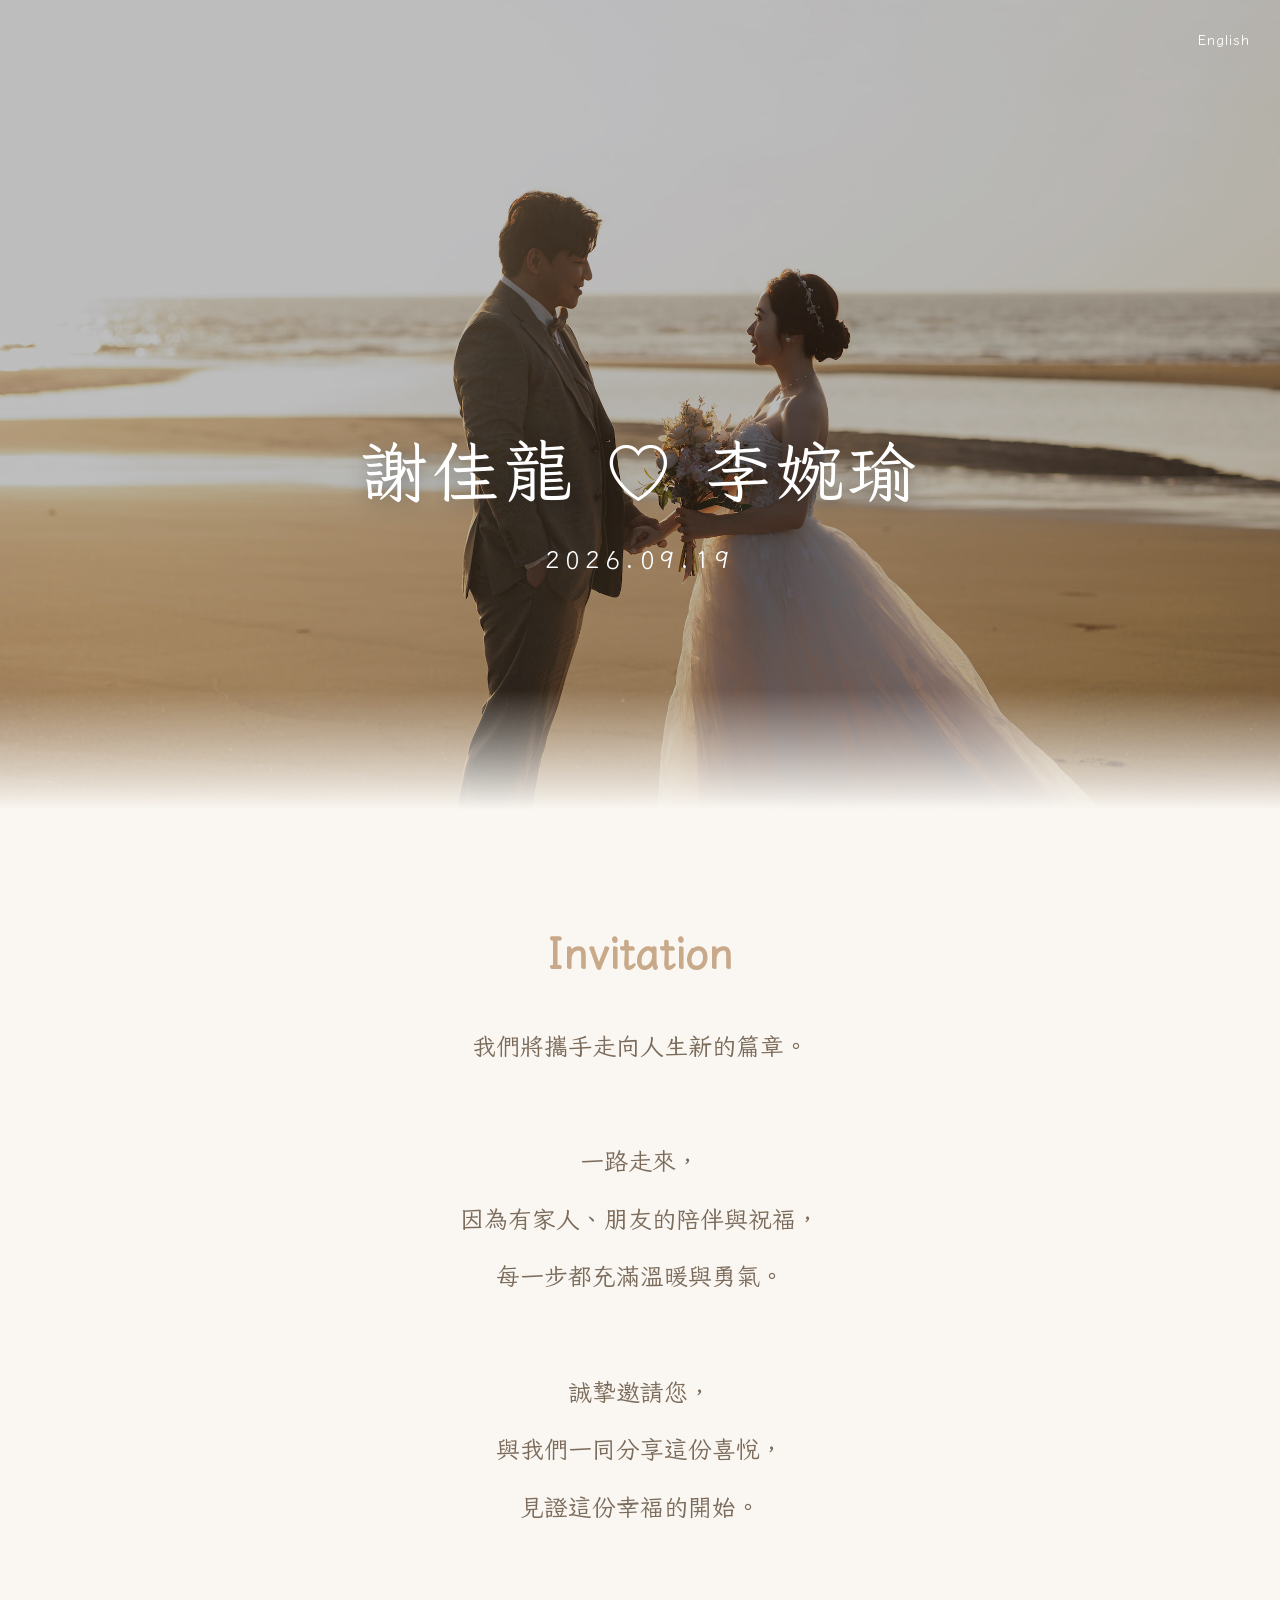
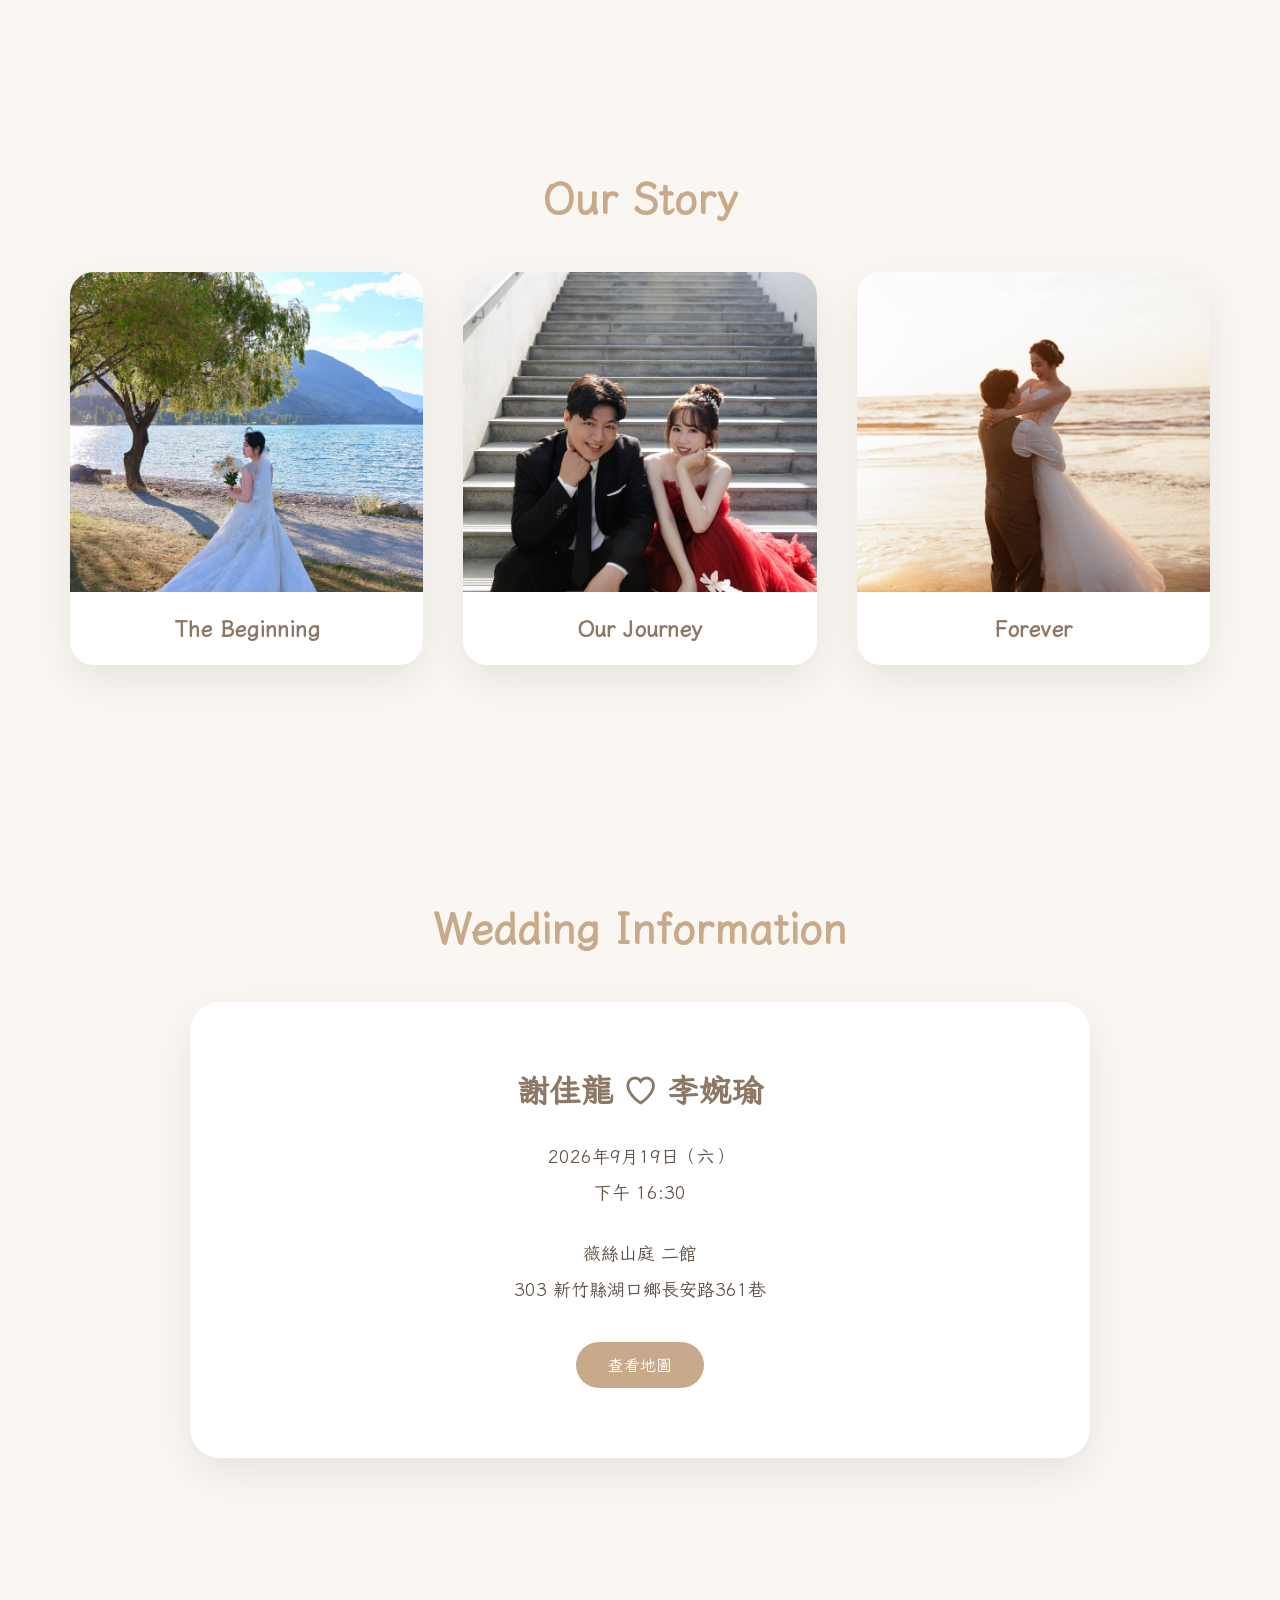
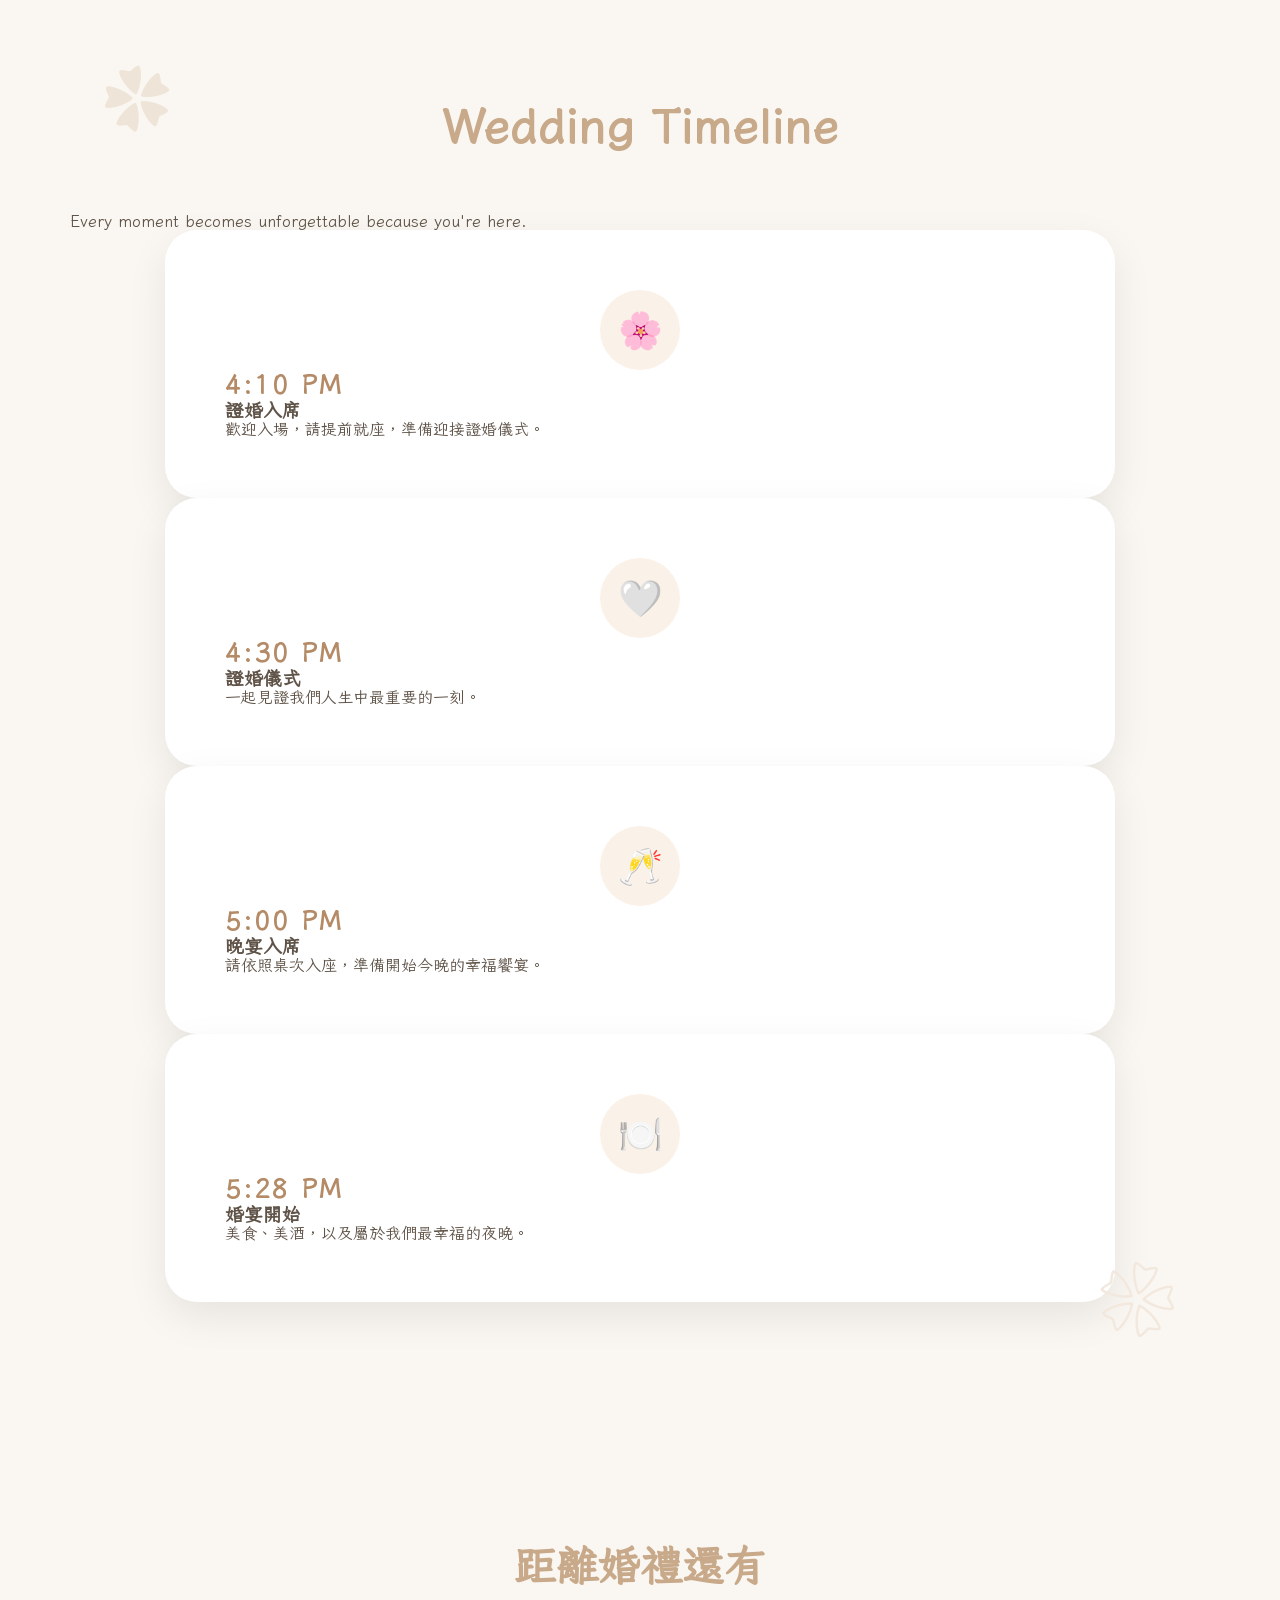
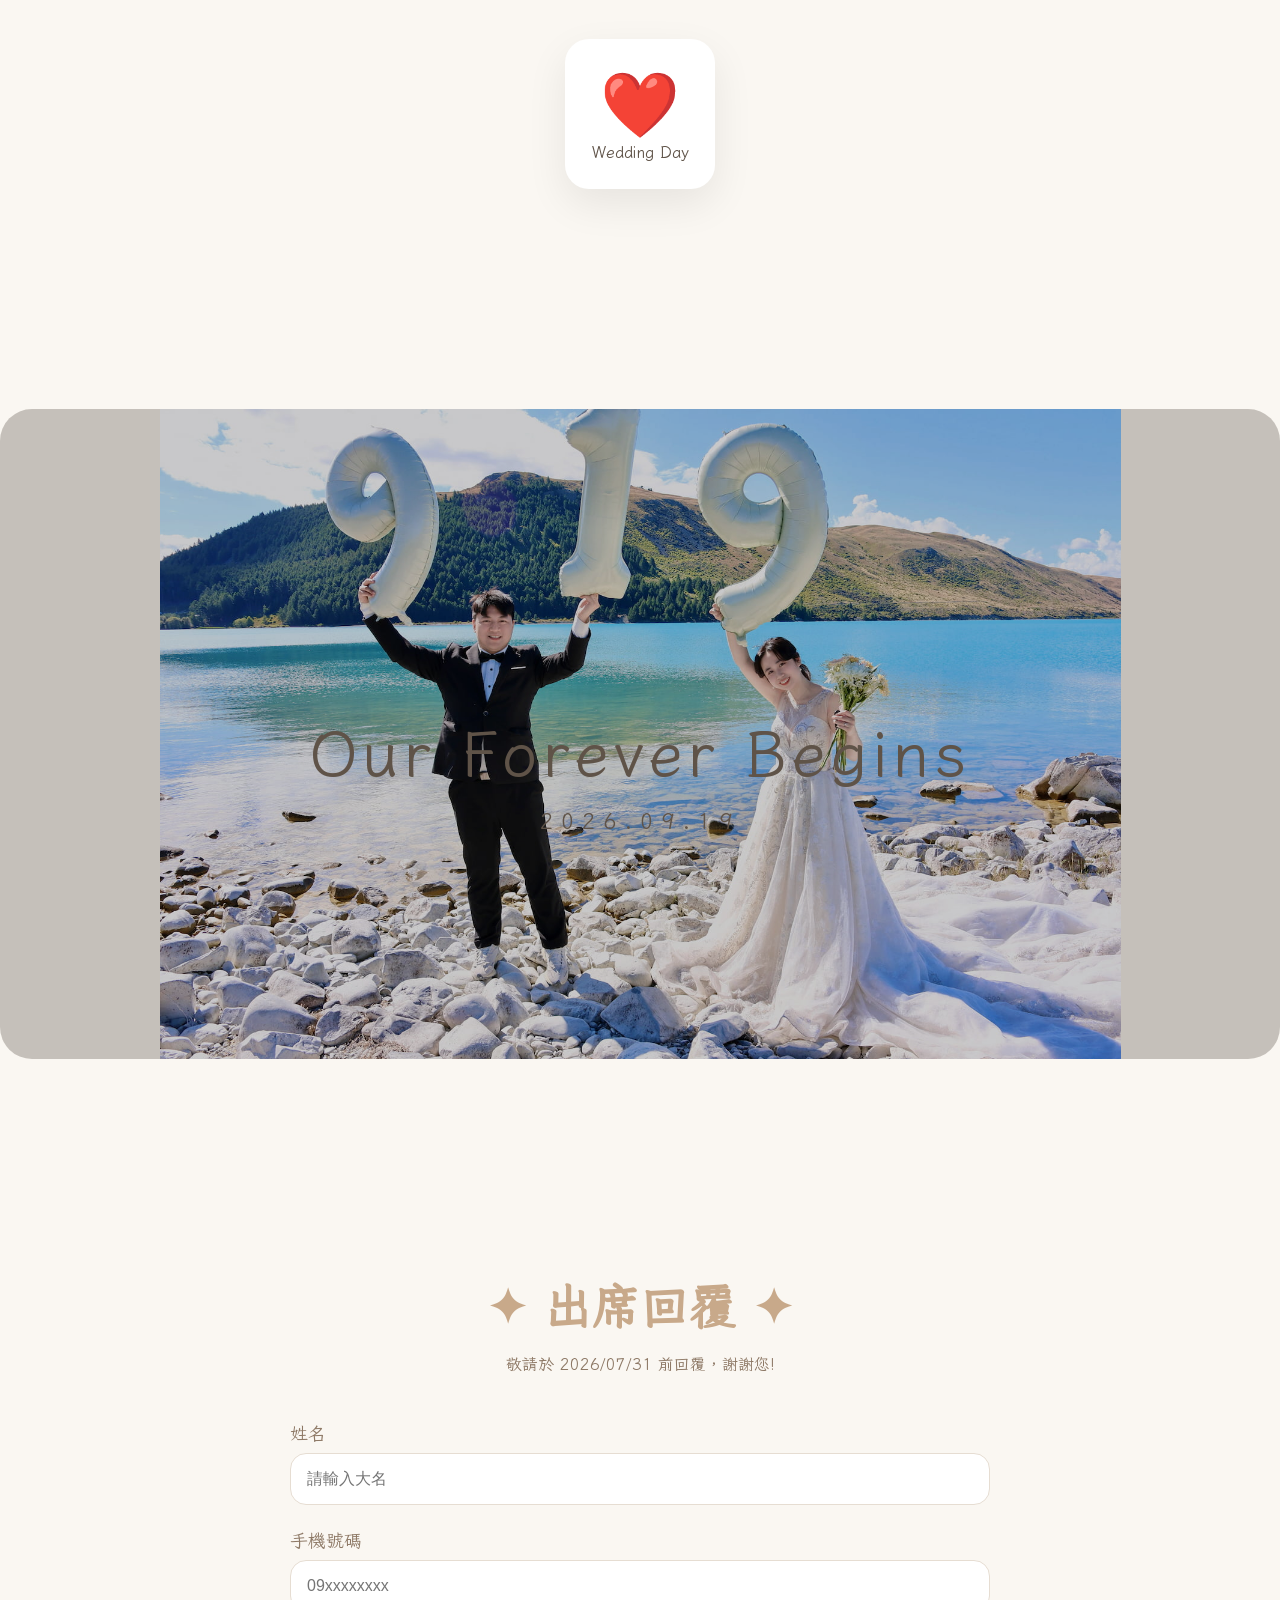
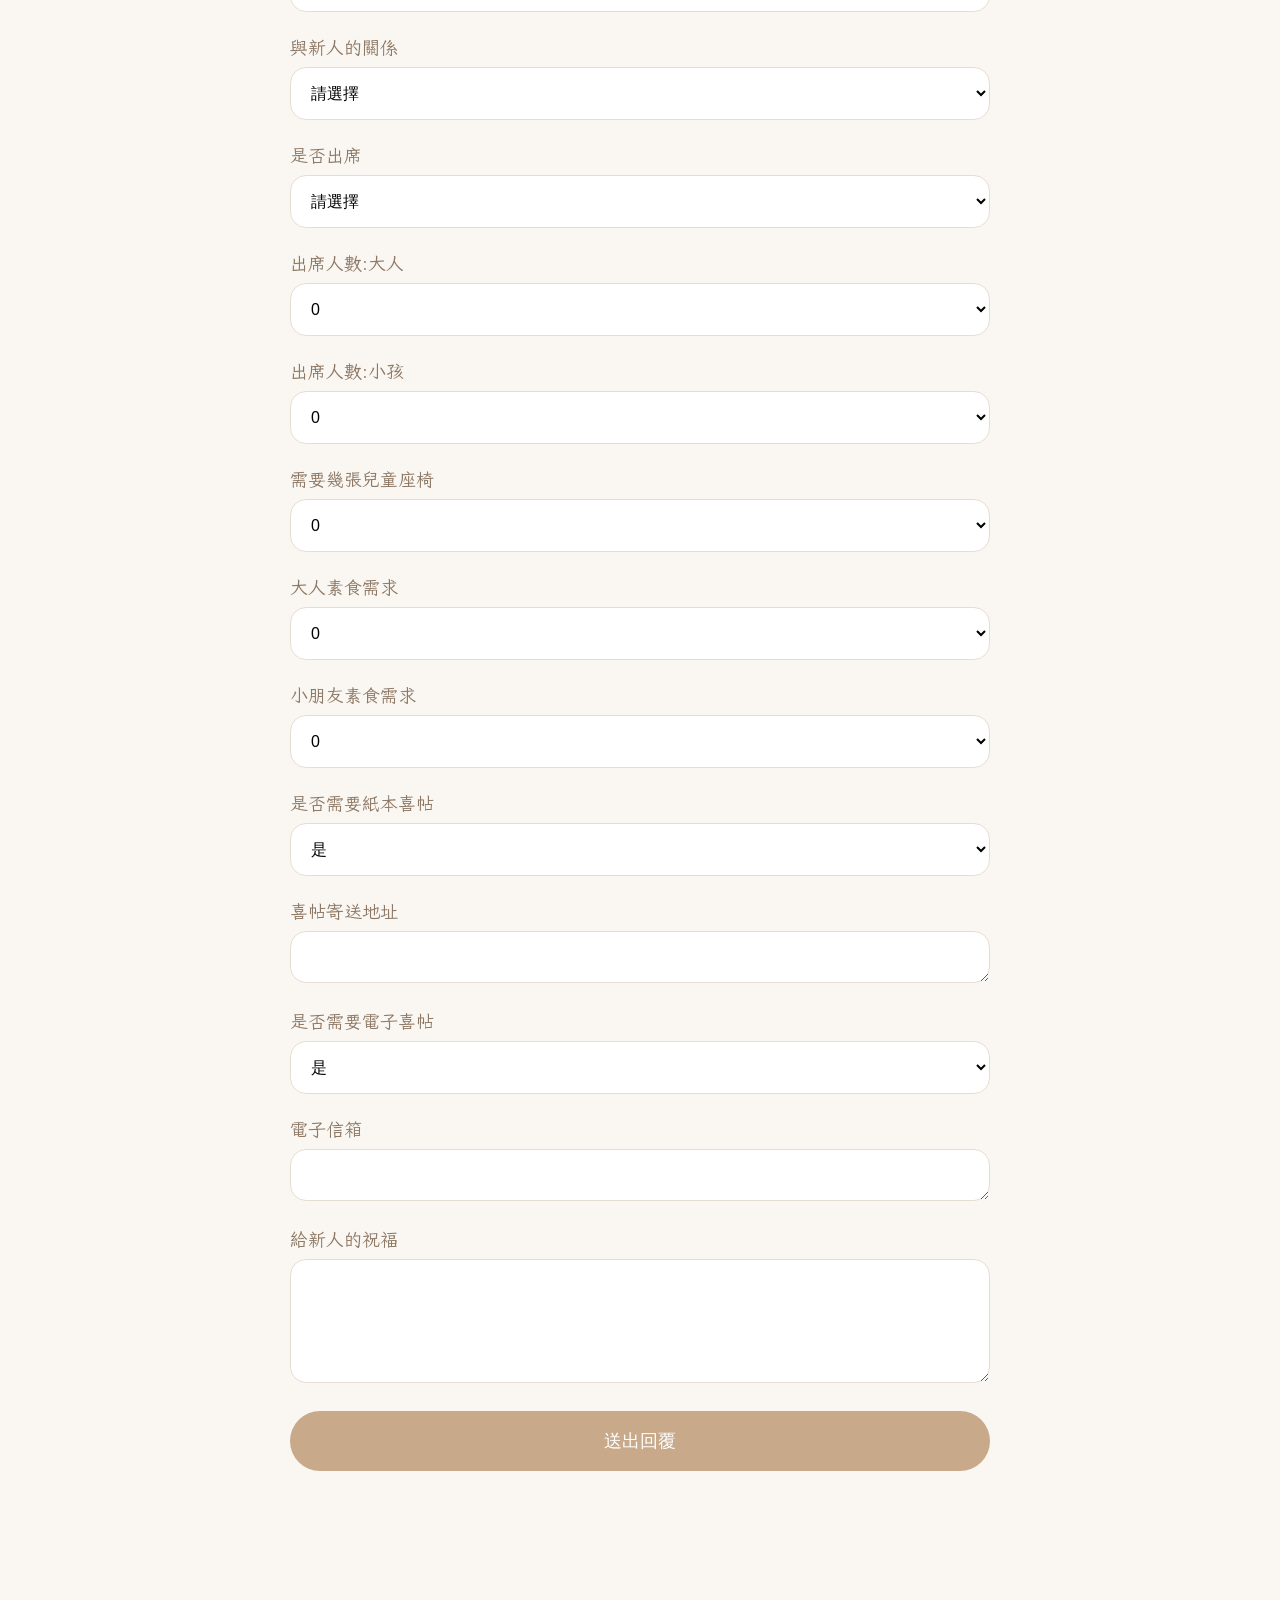
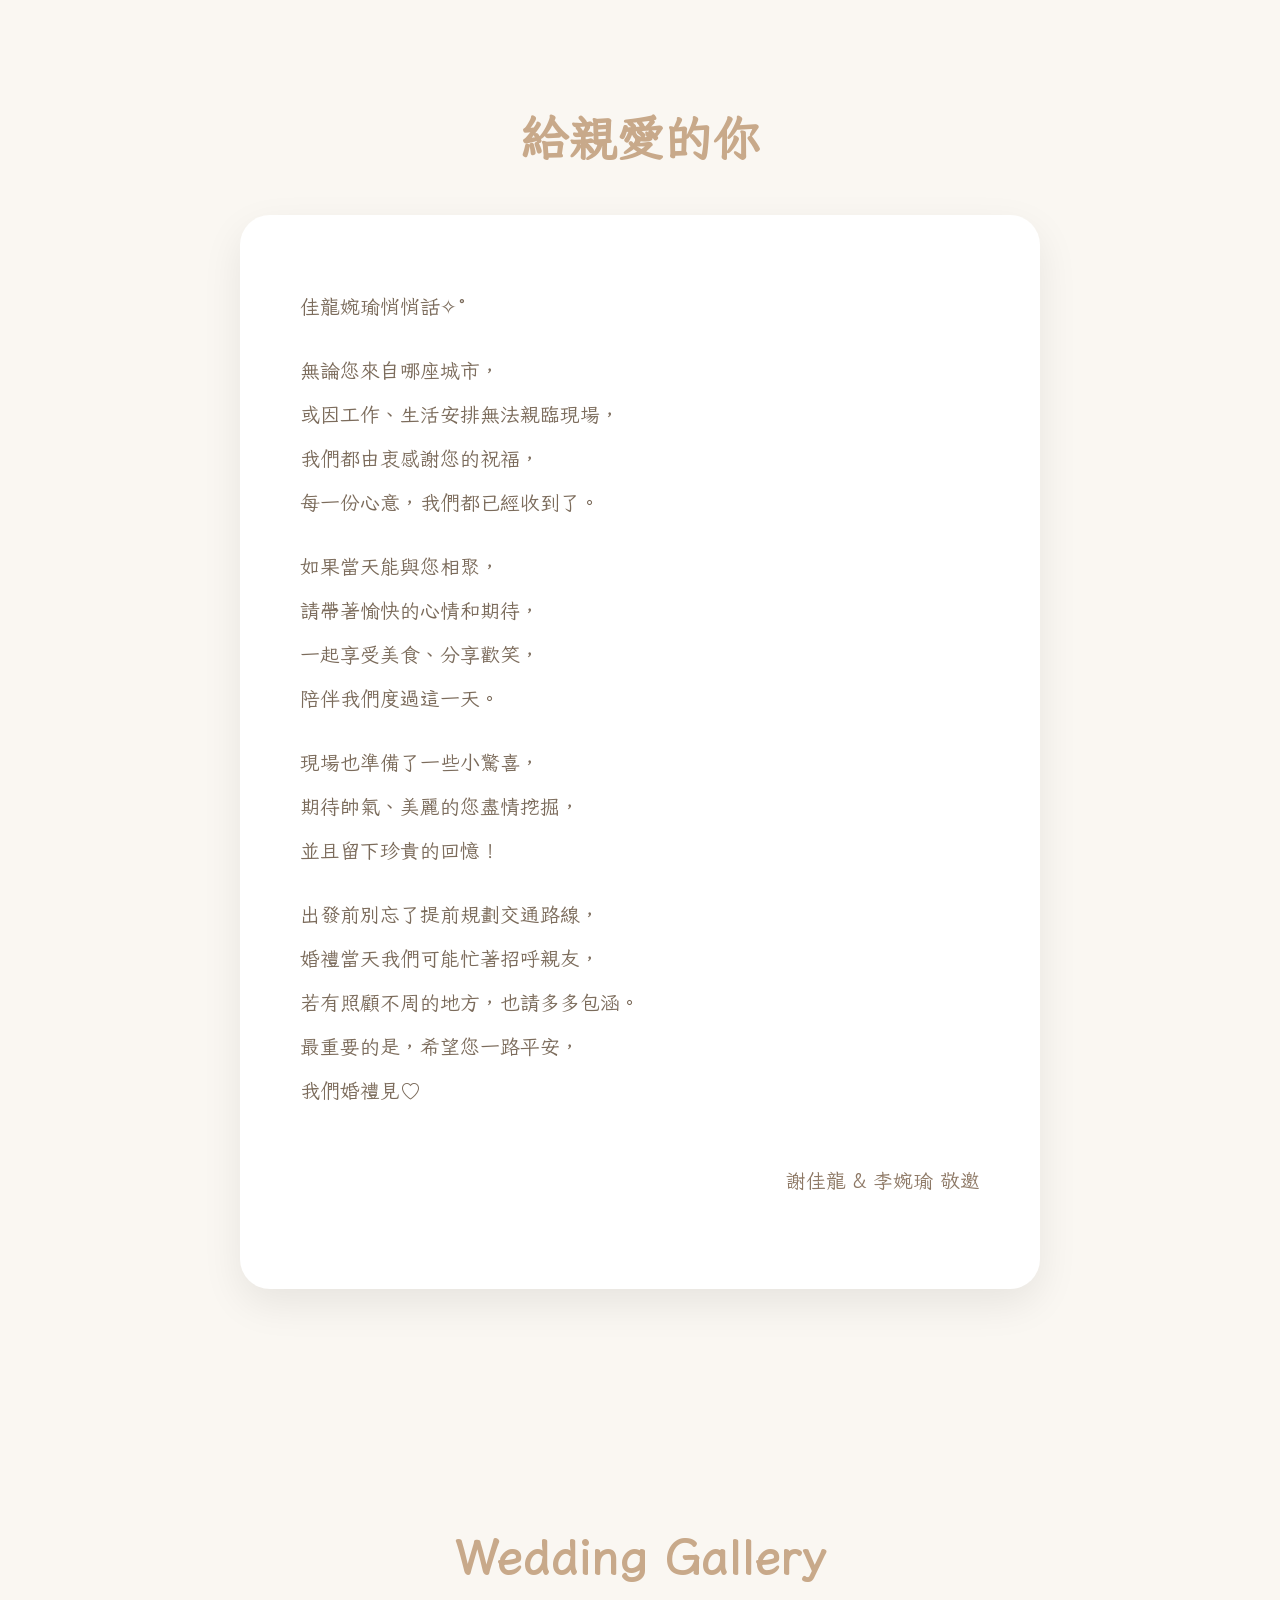
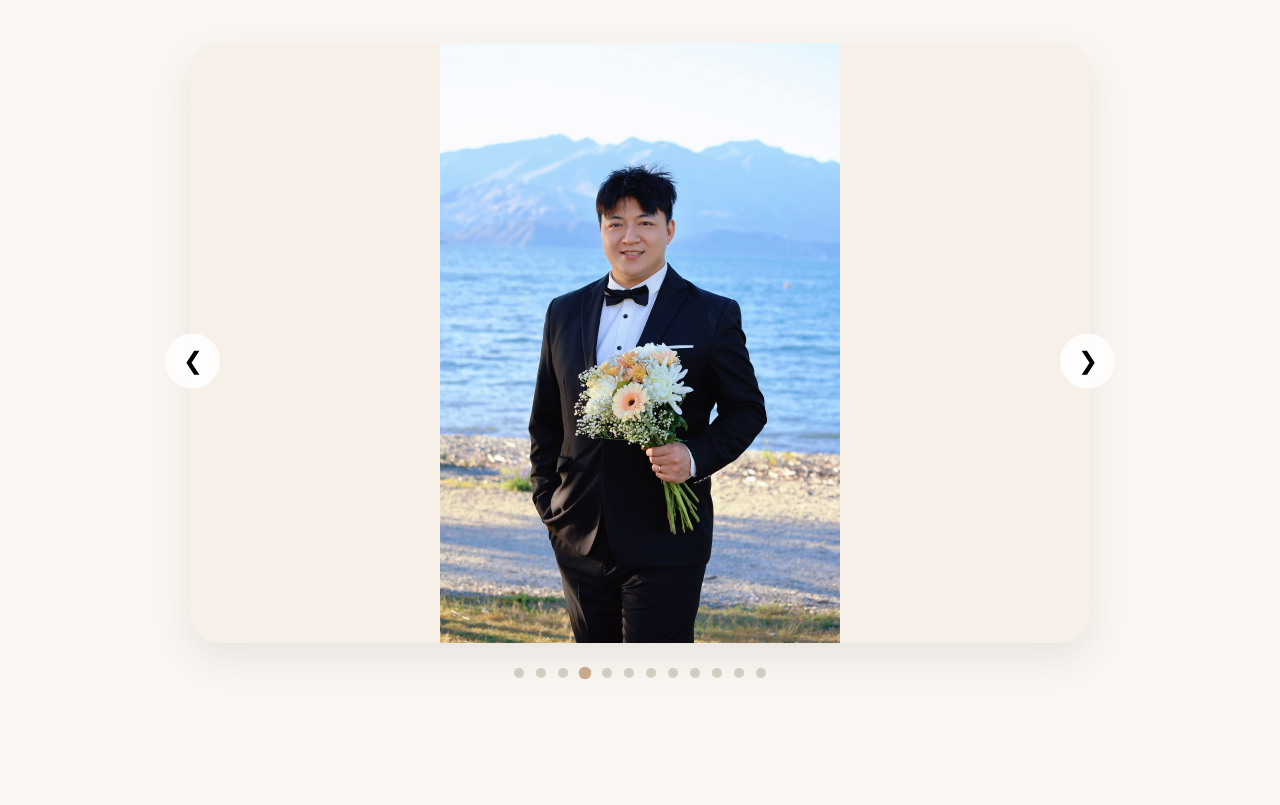
==== index.html @ 6534558a "Update index.html" ====
<!DOCTYPE html>
<html lang="zh-Hant">
<head>
<meta charset="UTF-8">
<meta name="viewport" content="width=device-width, initial-scale=1.0">
    
<link rel="preconnect" href="https://fonts.googleapis.com">
<link rel="preconnect" href="https://fonts.gstatic.com" crossorigin>

<link href="https://fonts.googleapis.com/css2?family=Iansui&display=swap" rel="stylesheet">

<link href="https://fonts.googleapis.com/css2?family=Noto+Serif+TC:wght@300;400;500;600&display=swap" rel="stylesheet">
    
<title>佳龍 ♡ 婉瑜 Sep.19 2026 我們要結婚了!</title>

    
<link rel="stylesheet" href="style.css">

</head>

<body>

    
<section class="hero">

    <div class="hero-content">

    <h1>
    謝佳龍 ♡ 李婉瑜
    </h1>

    <div class="hero-date">
    2026.09.19
    </div>

    </div>

</section>




<section class="invitation">

    <div class="container">

        <h2>Invitation</h2>

        <p class="invitation-text">

        <span>我們將攜手走向人生新的篇章。</span>

        <br>

        <span>一路走來，</span>
        <span>因為有家人、朋友的陪伴與祝福，</span>
        <span>每一步都充滿溫暖與勇氣。</span>

        <br>

        <span>誠摯邀請您，</span>
        <span>與我們一同分享這份喜悅，</span>
        <span>見證這份幸福的開始。</span>

    </p>

    </div>

</section>

    
    
    

<section class="story">
        <div class="container">
            <h2>Our Story</h2>

                <div class="story-grid">

                    <div class="story-card">

                        <img src="images/story1.jpg">

                        <h3>The Beginning</h3>

                    </div>

                    <div class="story-card">

                        <img src="images/story2.jpg">

                        <h3>Our Journey</h3>

                    </div>

                    <div class="story-card">

                        <img src="images/story3.jpg">

                        <h3>Forever</h3>

                    </div>
                </div>

    </div>

</section>
    


    
<section class="info">
    <div class="container">

        <h2>Wedding Information</h2>

        <div class="info-card">

            <h3>謝佳龍 ♡ 李婉瑜</h3>

            <p>
                2026年9月19日（六）
                <br>
                下午 16:30
            </p>

            <p>
                薇絲山庭 二館
                <br>
                303 新竹縣湖口鄉長安路361巷
            </p>

            <a
                class="map-btn"
                href="https://maps.google.com/?q=薇絲山庭"
                target="_blank"
                rel="noopener noreferrer"
            >
                查看地圖
            </a>
            
        </div>
        
    </div>
    
</section>


    

<!-- Wedding Timeline -->

<section class="timeline">

    <div class="container">

        <h2>Wedding Timeline</h2>

        <p class="timeline-subtitle">
            Every moment becomes unforgettable because you're here.
        </p>

        <div class="timeline-wrapper">

            <!-- 4:10 -->
            <div class="timeline-row left">

                <div class="timeline-card">

                    <div class="timeline-icon">🌸</div>

                    <span class="timeline-time">
                        4:10 PM
                    </span>

                    <h3>證婚入席</h3>

                    <p>
                        歡迎入場，請提前就座，準備迎接證婚儀式。
                    </p>

                </div>

            </div>

            <!-- 4:30 -->
            <div class="timeline-row right">

                <div class="timeline-card">

                    <div class="timeline-icon">🤍</div>

                    <span class="timeline-time">
                        4:30 PM
                    </span>

                    <h3>證婚儀式</h3>

                    <p>
                        一起見證我們人生中最重要的一刻。
                    </p>

                </div>

            </div>

            <!-- 5:00 -->
            <div class="timeline-row left">

                <div class="timeline-card">

                    <div class="timeline-icon">🥂</div>

                    <span class="timeline-time">
                        5:00 PM
                    </span>

                    <h3>晚宴入席</h3>

                    <p>
                        請依照桌次入座，準備開始今晚的幸福饗宴。
                    </p>

                </div>

            </div>

            <!-- 5:28 -->
            <div class="timeline-row right">

                <div class="timeline-card">

                    <div class="timeline-icon">🍽️</div>

                    <span class="timeline-time">
                        5:28 PM
                    </span>

                    <h3>婚宴開始</h3>

                    <p>
                        美食、美酒，以及屬於我們最幸福的夜晚。
                    </p>

                </div>

            </div>

        </div>

    </div>

</section>




    
<section class="countdown">
    <div class="container">

        <h2>距離婚禮還有</h2>

        <div id="countdown" class="countdown-grid">

            載入中...

        </div>
        
    </div>
    
</section>
    

<section class="photo-banner">

    <div class="photo-overlay">

        <h2>Our Forever Begins</h2>

        <p>
            2026.09.19
        </p>

    </div>

</section>


<section class="rsvp">

    <div class="container">

        <h2>✦ 出席回覆 ✦</h2>

        <p class="rsvp-desc">
            敬請於 2026/07/31 前回覆，謝謝您!
        </p>

        <form class="rsvp-form" id="rsvpForm">

            <div class="form-group">
                <label>姓名</label>
                <input type="text" id="name" placeholder="請輸入大名">
            </div>

            <div class="form-group">
                <label>手機號碼</label>
                <input type="tel" id="phone" placeholder="09xxxxxxxx">
            </div>

            <div class="form-group">
                <label>與新人的關係</label>
                <select id="relationship">
                    <option>請選擇</option>
                    <option>我是佳龍的親戚</option>
                    <option>我是佳龍國小的同學</option>
                    <option>我是佳龍國中的同學</option>
                    <option>我是佳龍高中的同學</option>
                    <option>我是佳龍大學的同學</option>
                    <option>我是佳龍研究所的同學</option>
                    <option>我是佳龍的同事</option>
                    <option>我是佳龍的朋友</option>
                    <option>我是婉瑜的親戚</option>
                    <option>我是婉瑜國小的同學</option>
                    <option>我是婉瑜國中的同學</option>
                    <option>我是婉瑜高中的同學</option>
                    <option>我是婉瑜大學的同學</option>
                    <option>我是婉瑜的同事</option>
                    <option>我是婉瑜的朋友</option>
                </select>
            </div>
            
            <div class="form-group">
                <label>是否出席</label>
                <select id="attend">
                    <option>請選擇</option>
                    <option>到場見證你們幸福的時刻唷!</option>
                    <option>有事無法參與，還是想收到囍帖唷!</option>
                    <option>有事無法參與，恭喜你們唷!</option>
                </select>
            </div>

            <div class="form-group">
                <label>出席人數:大人</label>
                <select id="guests">
                    <option>0</option>
                    <option>1</option>
                    <option>2</option>
                    <option>3</option>
                    <option>4</option>
                    <option>5</option>
                    <option>6</option>
                </select>
            </div>

            <div class="form-group">
                <label>出席人數:小孩</label>
                <select id="kids">
                    <option>0</option>
                    <option>1</option>
                    <option>2</option>
                    <option>3</option>
                    <option>4</option>

                </select>
            </div>

            <div class="form-group">
                <label>需要幾張兒童座椅</label>
                <select id="childseat">
                    <option>0</option>
                    <option>1</option>
                    <option>2</option>
                    <option>3</option>
                    <option>4</option>

                </select>
            </div>

            <div class="form-group">
                <label>大人素食需求</label>
                <select id="adult_vegetarian">
                    <option>0</option>
                    <option>1</option>
                    <option>2</option>
                    <option>3</option>
                    <option>4</option>
                    <option>5</option>
                    <option>6</option>
                </select>
            </div>

            <div class="form-group">
                <label>小朋友素食需求</label>
                <select id="kid_vegetarian">
                    <option>0</option>
                    <option>1</option>
                    <option>2</option>
                    <option>3</option>
                    <option>4</option>
                </select>
            </div>

            <div class="form-group">
                <label>是否需要紙本喜帖</label>
                <select id="paper">
                    <option>是</option>
                    <option>否</option>
                </select>
            </div>

            <div class="form-group">
                <label>喜帖寄送地址</label>
                <textarea id="address" rows="1"></textarea>
            </div>

            <div class="form-group">
                <label>是否需要電子喜帖</label>
                <select id="epaper">
                    <option>是</option>
                    <option>否</option>
                </select>
            </div>

            <div class="form-group">
                <label>電子信箱</label>
                <textarea id="email" rows="1"></textarea>
            </div>
            
            <div class="form-group">
                <label>給新人的祝福</label>
                <textarea id="message" rows="5"></textarea>
            </div>

            <button type="button" id="submitBtn">
                送出回覆
            </button>

        </form>

    </div>

</section>



<section class="message">
    <div class="container">

        <h2>給親愛的你</h2>

        <div class="message-card">

            <p>
                佳龍婉瑜悄悄話✧˚
            </p>

           <p class="message-text">
            <span>無論您來自哪座城市，</span>
            <span>或因工作、生活安排無法親臨現場，</span>
            <span>我們都由衷感謝您的祝福，</span>
            <span>每一份心意，我們都已經收到了。</span>
            </p>

            <p class="message-text">
            <span>如果當天能與您相聚，</span>
            <span>請帶著愉快的心情和期待，</span>
            <span>一起享受美食、分享歡笑，</span>
            <span>陪伴我們度過這一天。</span>
            </p>

            <p class="message-text">
            <span>現場也準備了一些小驚喜，</span>
            <span>期待帥氣、美麗的您盡情挖掘，</span>
            <span>並且留下珍貴的回憶！</span>
            </p>

            <p class="message-text">
            <span>出發前別忘了提前規劃交通路線，</span>
            <span>婚禮當天我們可能忙著招呼親友，</span>
            <span>若有照顧不周的地方，也請多多包涵。</span>
            <span>最重要的是，希望您一路平安，</span>
            <span>我們婚禮見♡</span>
            </p>

            <div class="message-sign">
                <p>謝佳龍 & 李婉瑜 敬邀</p>
            </div>

        </div>

    </div>
</section>


    
    

<section class="gallery">
    <div class="container">

        <h2>Wedding Gallery</h2>

        <div class="slider">

            <button class="slider-btn prev">
                ❮
            </button>

            <div class="slider-track">

                <img src="images/gallery2.jpg" class="slide active" loading="lazy">
                <img src="images/gallery5.jpg" class="slide" loading="lazy">
                <img src="images/gallery6.jpg" class="slide" loading="lazy">
                <img src="images/gallery7.jpg" class="slide" loading="lazy">
                <img src="images/gallery8.jpg" class="slide" loading="lazy">
                <img src="images/gallery9.jpg" class="slide" loading="lazy">
                <img src="images/gallery11.jpg" class="slide" loading="lazy">
                <img src="images/gallery12.jpg" class="slide" loading="lazy">
                <img src="images/gallery13.jpg" class="slide" loading="lazy">
                <img src="images/gallery14.jpg" class="slide" loading="lazy">
                <img src="images/gallery15.jpg" class="slide" loading="lazy">
                <img src="images/gallery16.jpg" class="slide" loading="lazy">


            </div>
            
            <div class="slider-dots"></div>

            <button class="slider-btn next">
                ❯
            </button>

        </div>

    </div>
</section>

    
<script src="script.js"></script>

<div class="language-switch">
    <a href="en/index.html">English</a>
</div>
    
</body>
</html>
---- style.css ----
*{
    margin:0;
    padding:0;
    box-sizing:border-box;
}

html{
    scroll-behavior:smooth;
}

body{
    background:#faf7f2;
    color:#5f5348;
    font-family:
        "Iansui",
        "Noto Serif TC",
        serif;
    overflow-x:hidden;
}

/* Global Container */

.container{

    width:100%;

    max-width:1200px;

    margin:0 auto;

    padding:0 30px;
}


/* Hero */

.hero{

    width:100%;

    height:90vh;

    background:
    linear-gradient(
        rgba(0,0,0,.25),
        rgba(0,0,0,.25)
    ),
    url("images/hero.jpg");

    background-size:cover;
    background-position:center center;

    display:flex;
    align-items:center;
    justify-content:center;

    position:relative;

    overflow:hidden;
}

.hero::after{
    content:"";

    position:absolute;

    bottom:0;
    left:0;

    width:100%;
    height:120px;

    background:
    linear-gradient(
        to top,
        #faf7f2,
        transparent
    );
}

.hero-content{
    text-align:center;
    color:white;
    z-index:2;

    margin-top:180px;
}

.hero h1{
    font-family:"Iansui", serif;
    font-size:68px;
    font-weight:300;
    letter-spacing:4px;
    line-height:1.5;

    text-shadow:
    0 4px 20px rgba(0,0,0,.35);
}

.hero-date{

    margin-top:24px;

    font-size:24px;

    letter-spacing:6px;
}


/* Invitation */

.invitation{

    padding:120px 30px;

    text-align:center;
}

.invitation h2{
    font-family:"Iansui", serif;

    color:#c8a98a;

    font-size:42px;

    margin-bottom:40px;
}

.invitation-text{

    line-height:2.4;

    max-width:700px;

    margin:auto;

    font-size:24px;

    color:#7b6b5b;

    text-align:center;
}

.invitation-text span{

    display:block;
}



/* Story */

.story{

    padding:120px 30px;
}

.story h2{

    text-align:center;

    font-size:42px;

    color:#c8a98a;

    margin-bottom:50px;
}

.story-grid{

    display:grid;

    grid-template-columns:
    repeat(3,1fr);

    gap:40px;

    max-width:1200px;

    margin:auto;

}

.story-card{

    background:white;

    border-radius:24px;

    overflow:hidden;

    box-shadow:
    0 15px 40px rgba(0,0,0,.08);

    transition:.35s;
}

.story-card:hover{

    transform:translateY(-8px);
}

.story-card img{

    width:100%;

    height:320px;

    object-fit:cover;

    display:block;
}

.story-card h3{

    text-align:center;

    padding:24px;

    font-size:22px;

    color:#8d7865;
}



/* Wedding Info */

.info{

    padding:120px 30px;

    text-align:center;
}

.info h2{
    font-family:"Iansui", serif;

    font-size:42px;

    color:#c8a98a;

    margin-bottom:50px;
}

.info-card{

    background:white;

    max-width:900px;

    margin:auto;

    padding:70px;

    border-radius:30px;

    box-shadow:
    0 15px 40px rgba(0,0,0,.08);
}

.info-card h3{

    font-size:32px;

    color:#8d7865;

    margin-bottom:30px;
}

.info-card p{

    font-size:18px;

    line-height:2;

    margin-bottom:25px;
}

.map-btn{

    display:inline-block;

    margin-top:10px;

    padding:14px 32px;

    background:#c8a98a;

    color:white;

    text-decoration:none;

    border-radius:50px;

    transition:.3s;
}

.map-btn:hover{

    opacity:.8;
}


/* Countdown */

.countdown{

    padding:120px 30px;

    text-align:center;
}

.countdown h2{

    font-size:42px;

    color:#c8a98a;

    margin-bottom:50px;
}

#countdown{

    display:flex;

    justify-content:center;

    gap:20px;

    flex-wrap:wrap;
}

.count-box{

    width:150px;

    height:150px;

    background:white;

    padding:25px;

    border-radius:24px;

    display:flex;

    flex-direction:column;

    justify-content:center;

    align-items:center;

    box-shadow:
    0 15px 40px rgba(0,0,0,.08);
}

.count-box span{

    display:block;

    font-size:64px;

    font-weight:600;

    color:#8d7865;
}

.count-box small{

    font-size:16px;
}




.photo-banner{

    width:100%;
    max-width:1400px;

    height:650px;

    margin:100px auto;

    border-radius:32px;

    overflow:hidden;

    background:url("images/gallery1.jpg");

    background-size:contain;
    background-repeat:no-repeat;

    background-position:center;

    background-color:#f6f0e8;
}

.photo-overlay{

    width:100%;
    height:100%;

    display:flex;

    flex-direction:column;

    justify-content:center;

    align-items:center;

    text-align:center;

    padding-top:80px;

    background:
        rgba(0,0,0,.2);
}

.photo-overlay h2{

    font-size:64px;

    font-weight:300;

    letter-spacing:4px;

    margin-bottom:20px;
}

.photo-overlay p{

    font-size:22px;

    letter-spacing:8px;
}



/* ======================
   Timeline
====================== */

.timeline{

    padding:120px 30px;

    position:relative;

    overflow:hidden;
}

.timeline::before{

    content:"✿";

    position:absolute;

    top:80px;
    left:8%;

    font-size:70px;

    color:#efe4d8;

    transform:rotate(-15deg);
}

.timeline::after{

    content:"❀";

    position:absolute;

    right:8%;
    bottom:80px;

    font-size:80px;

    color:#f2e8de;

    transform:rotate(15deg);
}

.timeline h2{

    font-family:"Iansui",serif;

    text-align:center;

    font-size:48px;

    color:#c8a98a;

    margin-bottom:60px;
}

.timeline-card{

    background:white;

    border-radius:32px;

    padding:60px;

    max-width:950px;

    margin:auto;

    box-shadow:0 15px 40px rgba(0,0,0,.08);
}

.timeline-item{

    text-align:center;
}

.timeline-icon{

    width:80px;
    height:80px;

    margin:auto;

    border-radius:50%;

    background:#faf2e8;

    display:flex;

    justify-content:center;

    align-items:center;

    font-size:36px;
}

.timeline-time{

    margin-top:18px;

    font-size:26px;

    font-weight:600;

    color:#b48b66;

    letter-spacing:2px;
}

.timeline-item h3{

    margin-top:15px;

    font-size:24px;

    color:#8d7865;
}

.timeline-item p{

    margin-top:12px;

    color:#7b6b5b;

    line-height:1.8;
}

.timeline-divider{

    text-align:center;

    font-size:26px;

    color:#d8c6b5;

    margin:30px 0;
}





/* ======================
   Gallery
====================== */

.gallery{

    padding:120px 40px;

    background:#faf7f2;
}

.gallery h2{
    font-family:"Iansui", serif;

    text-align:center;

    font-size:48px;

    color:#c8a98a;

    margin-bottom:60px;
}

.slider{

    position:relative;

    max-width:900px;

    margin:auto;
}

.slider-track{
    background:#f6f0e8;

    position:relative;

    height:600px;

    overflow:hidden;

    border-radius:30px;

    box-shadow:
        0 15px 40px rgba(0,0,0,.08);
}

.slide{

    position:absolute;

    width:100%;
    height:100%;

    object-fit:contain;

    opacity:0;

    transition:opacity .8s ease;

    user-select:none;

    -webkit-user-drag:none;

    touch-action:pan-y;
}

.slide.active{

    opacity:1;
}

.slider-btn{

    position:absolute;

    top:50%;

    transform:translateY(-50%);

    width:55px;
    height:55px;

    border:none;

    border-radius:50%;

    background:rgba(255,255,255,.85);

    cursor:pointer;

    font-size:24px;

    z-index:5;

    transition:.3s;
}

.slider-dots{

    display:flex;

    justify-content:center;

    gap:12px;

    margin-top:25px;
}

.dot{

    width:10px;
    height:10px;

    border-radius:50%;

    background:#d8cfc5;

    cursor:pointer;

    transition:.3s;
}

.dot.active{

    background:#c8a98a;

    transform:scale(1.25);
}




.slider-btn:hover{

    background:white;
}

.prev{

    left:-25px;
}

.next{

    right:-25px;
}




/* ======================
   RSVP
====================== */

.rsvp{

    padding:120px 0;
}

.rsvp h2{
    font-family:"Iansui", serif;

    text-align:center;

    font-size:48px;

    color:#c8a98a;

    margin-bottom:20px;
}

.rsvp-desc{

    text-align:center;

    margin-bottom:50px;

    color:#8d7865;
}

.rsvp-form{

    max-width:700px;

    margin:auto;
}

.form-group{

    margin-bottom:25px;
}

.form-group label{

    display:block;

    margin-bottom:10px;

    color:#8d7865;

    font-size:18px;
}

.form-group input,
.form-group select,
.form-group textarea{

    width:100%;

    padding:16px;

    border:1px solid #e6ddd2;

    border-radius:16px;

    background:white;

    font-size:16px;
}

.form-group textarea{

    resize:vertical;
}

.rsvp button{

    width:100%;

    padding:18px;

    border:none;

    border-radius:50px;

    background:#c8a98a;

    color:white;

    font-size:18px;

    cursor:pointer;

    transition:.3s;
}

.rsvp button:hover{

    opacity:.85;
}


/* ======================
   Message
====================== */

.message{

    padding:120px 30px;

    text-align:center;
}

.message h2{

    font-family:"Iansui", serif;

    font-size:48px;

    color:#c8a98a;

    margin-bottom:50px;
}

.message-card{

    max-width:800px;

    margin:auto;

    background:white;

    padding:70px 60px;

    border-radius:30px;

    box-shadow:
        0 15px 40px rgba(0,0,0,.08);

    line-height:2.2;

    color:#7b6b5b;

    font-size:20px;

    text-align:left;
}

.message-card p{

    margin-bottom:20px;
}

.message-sign{

    margin-top:50px;

    text-align:right;

    color:#8d7865;

    line-height:1.8;
}

.message-text{

    text-align:left;

}

.message-text span{

    display:block;

}


.language-switch{
    position:absolute;
    top:30px;
    right:30px;
}

.language-switch a{
    color:white;
    text-decoration:none;
    font-size:14px;
    letter-spacing:1px;
}

.language-switch a:hover{
    opacity:.8;
}


@media(max-width:768px){

.hero{

    height:100vh;

}

.hero h1{

    font-size:34px;

    line-height:1.4;

}

.hero-date{

    font-size:20px;

    letter-spacing:3px;

}

.invitation{

    padding:80px 25px;
}

.invitation h2{

    font-size:34px;
}

.invitation-text{

    font-size:18px;

    line-height:2.2;
}
    
.story h2{
    font-size:34px;
}
.story-grid{

    grid-template-columns:1fr;

    gap:30px;
    }
    
.info h2,
.countdown h2{

    font-size:34px;

}


.info{

    padding:80px 20px;
    }

.info-card{

    padding:35px 25px;
    }

.info-card h3{

    font-size:24px;
    }

.info-card p{

    font-size:16px;
    }



    
 .countdown{

    padding:80px 20px;
    }

     #countdown{

    display:flex;

    flex-wrap:nowrap;

    gap:8px;
    }

.count-box{

    flex:1;

    width:auto;

    max-width:75px;

    height:70px;
    }

.count-box span{

    font-size:24px;
    }


    

.photo-banner{

    height:350px;
    }

.photo-overlay h2{

    font-size:32px;
    }

.photo-overlay p{

    font-size:16px;

    letter-spacing:3px;
    }


.slider-track{

    height:55vh;
    }

.prev{

    left:10px;
    }

.next{

    right:10px;
    }

.slider-btn{
    display:none;
    }


.timeline{

    padding:80px 20px;
}

.timeline h2{

    font-size:34px;
}

.timeline-card{

    padding:35px 25px;
}

.timeline-icon{

    width:65px;
    height:65px;

    font-size:28px;
}

.timeline-time{

    font-size:22px;
}

.timeline-item h3{

    font-size:20px;
}


    
 .rsvp{

    padding:80px 20px;
    }

.rsvp h2{

    font-size:34px;
    }

.form-group label{

    font-size:16px;
    }

.form-group input,
.form-group select,
.form-group textarea{

    padding:14px;
    }


.message{

    padding:80px 20px;
}

.message h2{

    font-size:34px;

    margin-bottom:35px;
}

.message-card{

    padding:35px 25px;

    font-size:16px;

    line-height:2;
}

.message-sign{

    margin-top:35px;
}

    
    
    
}
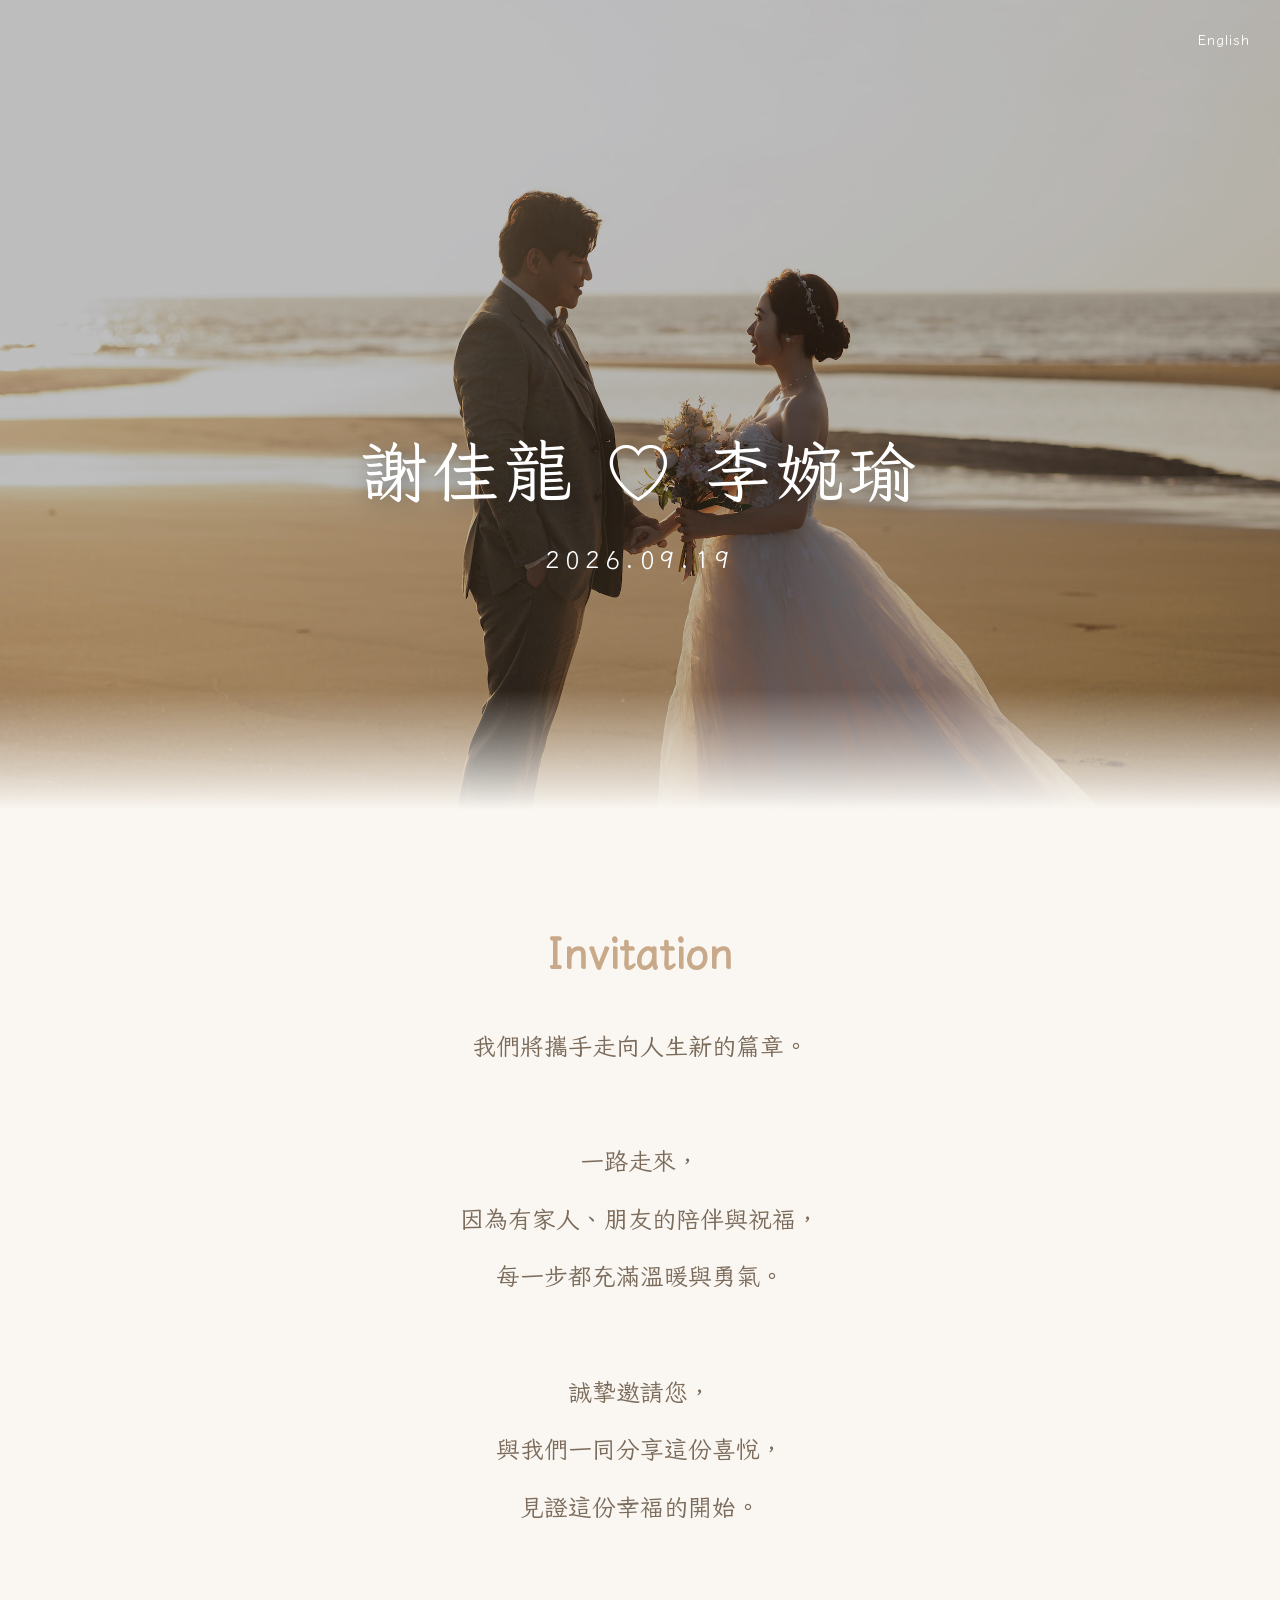
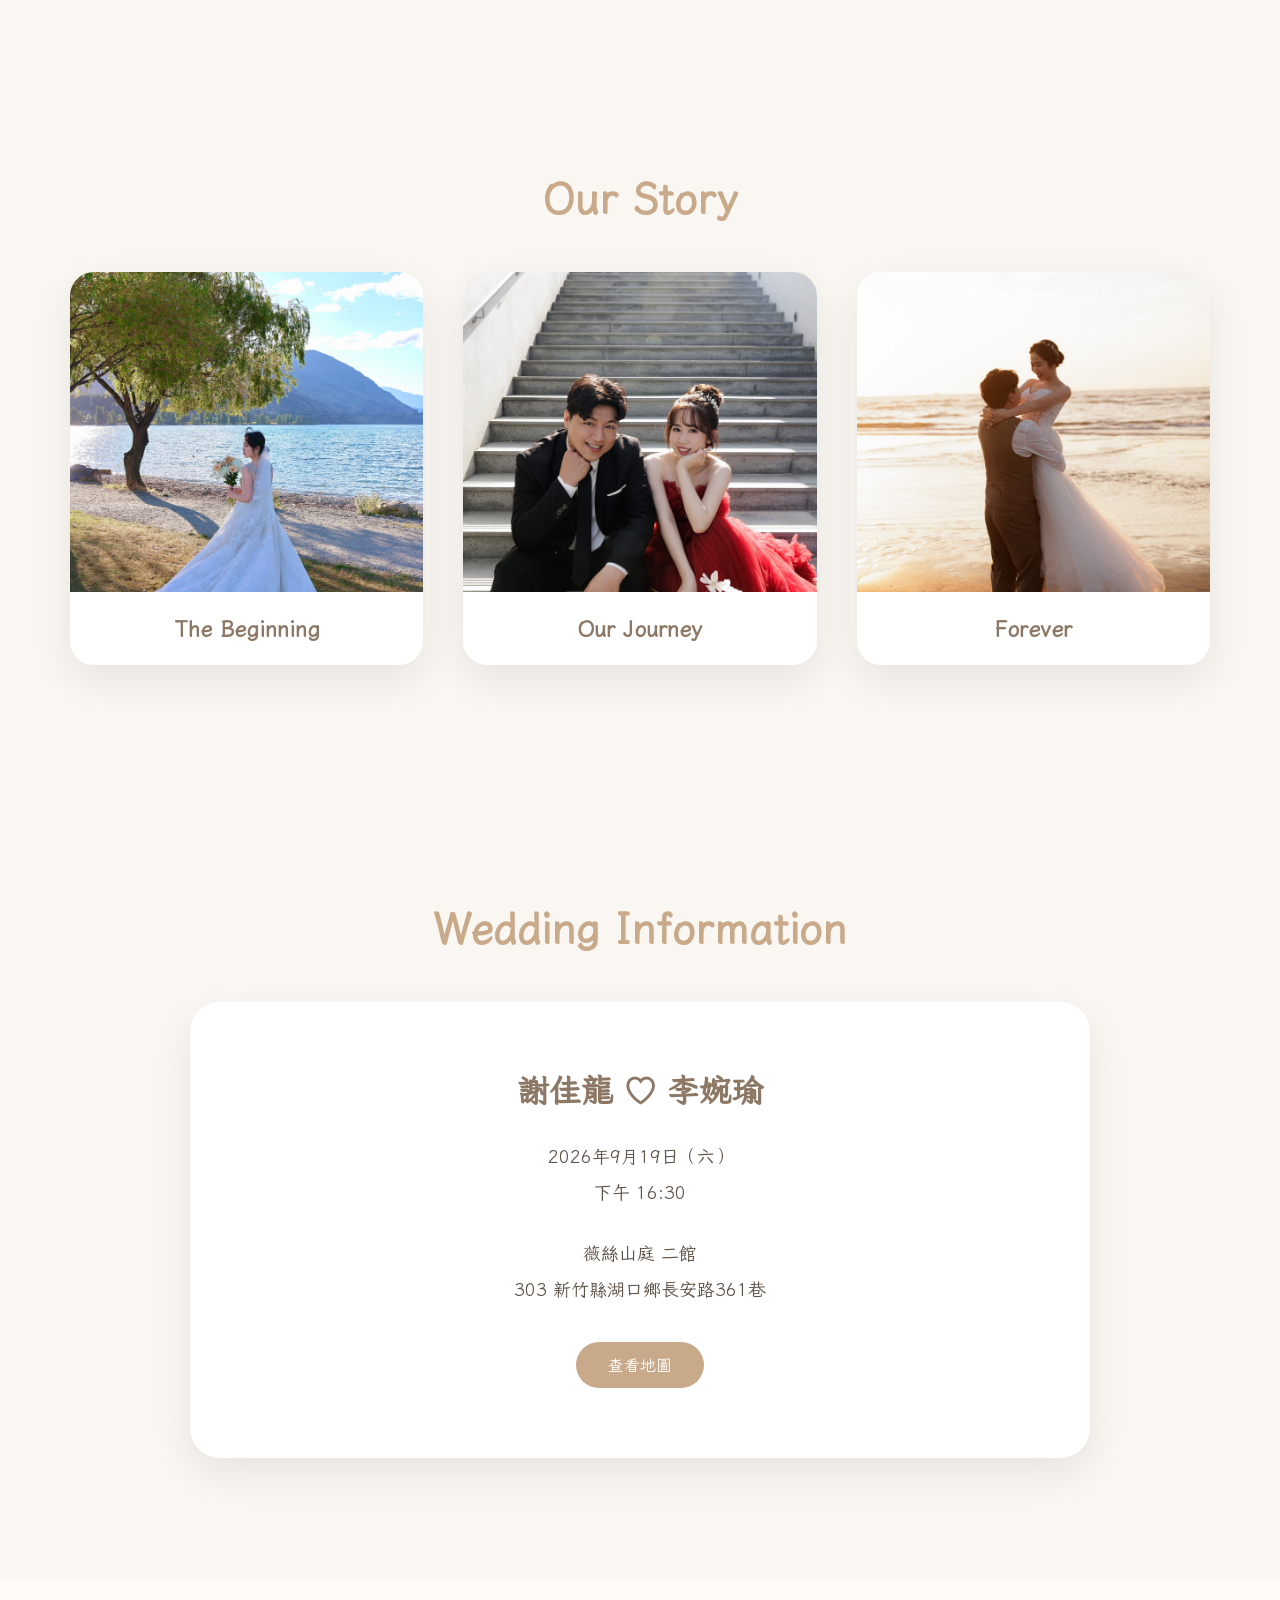
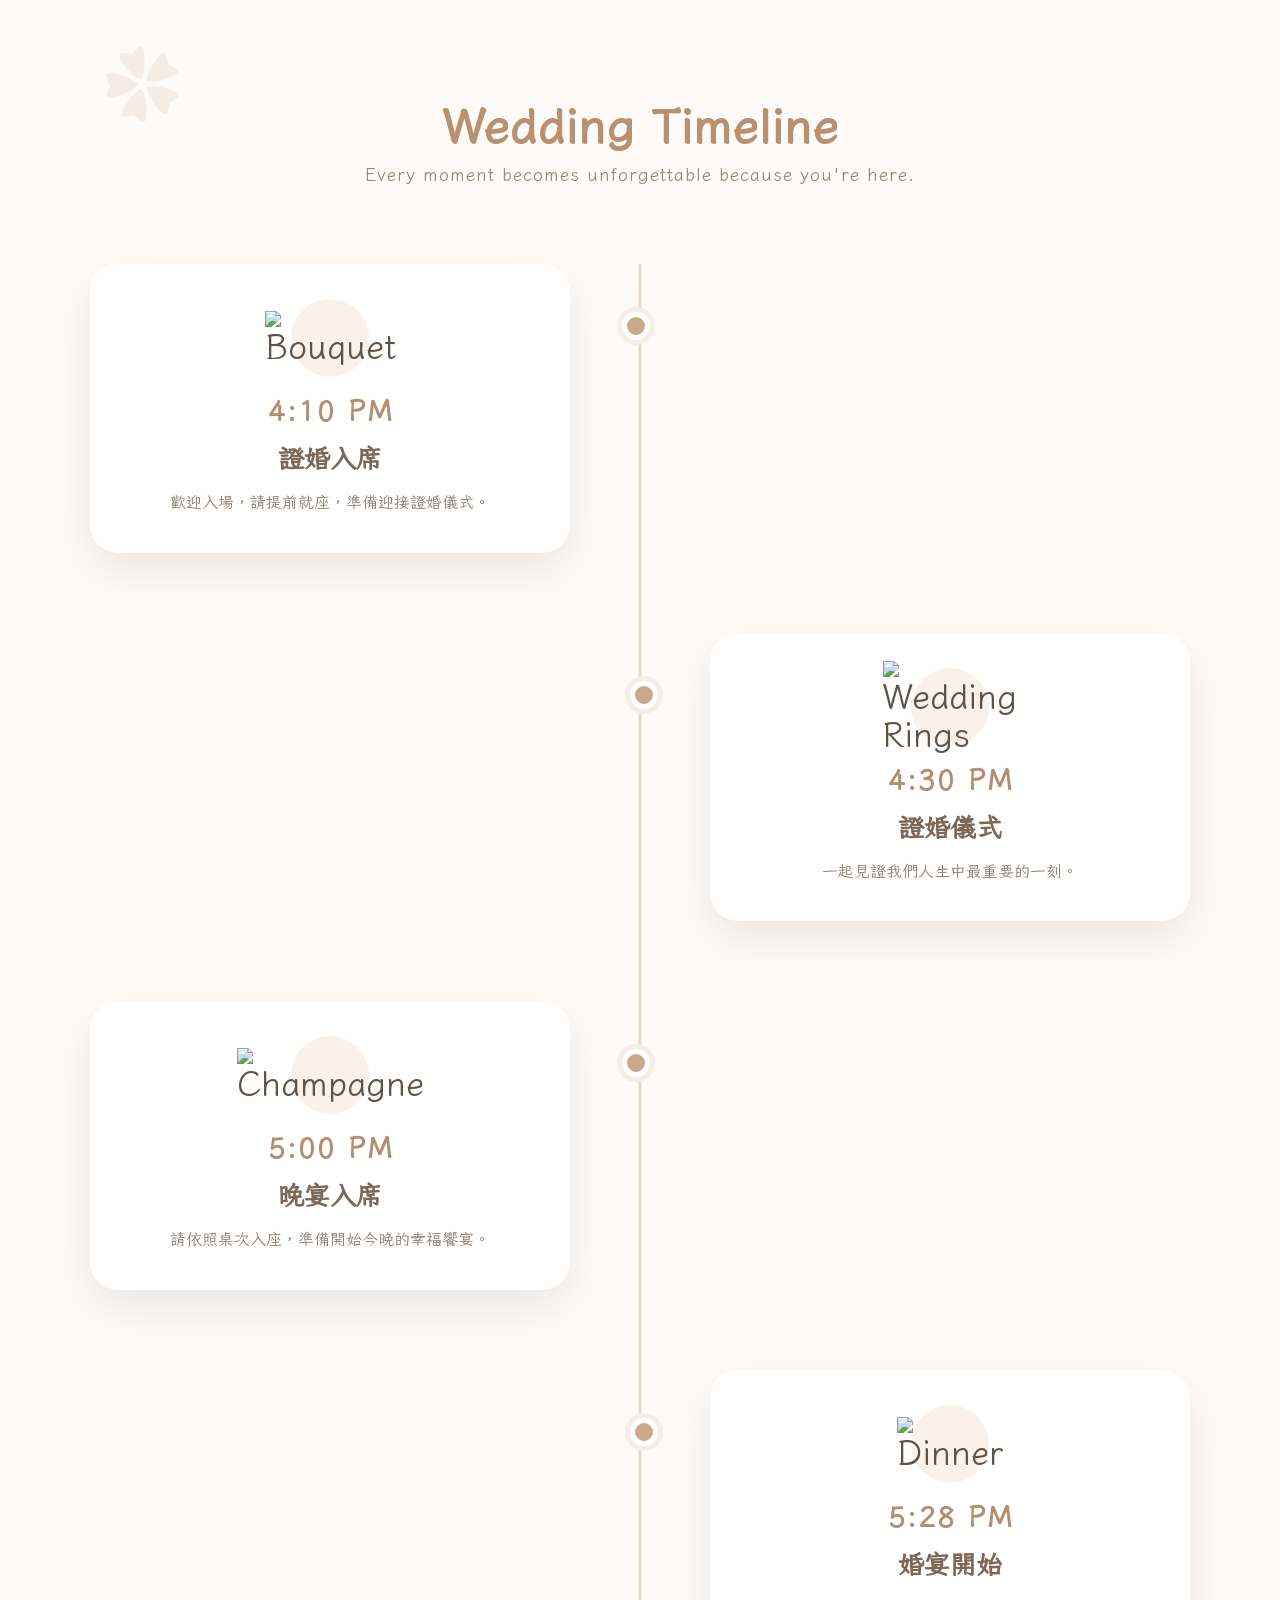
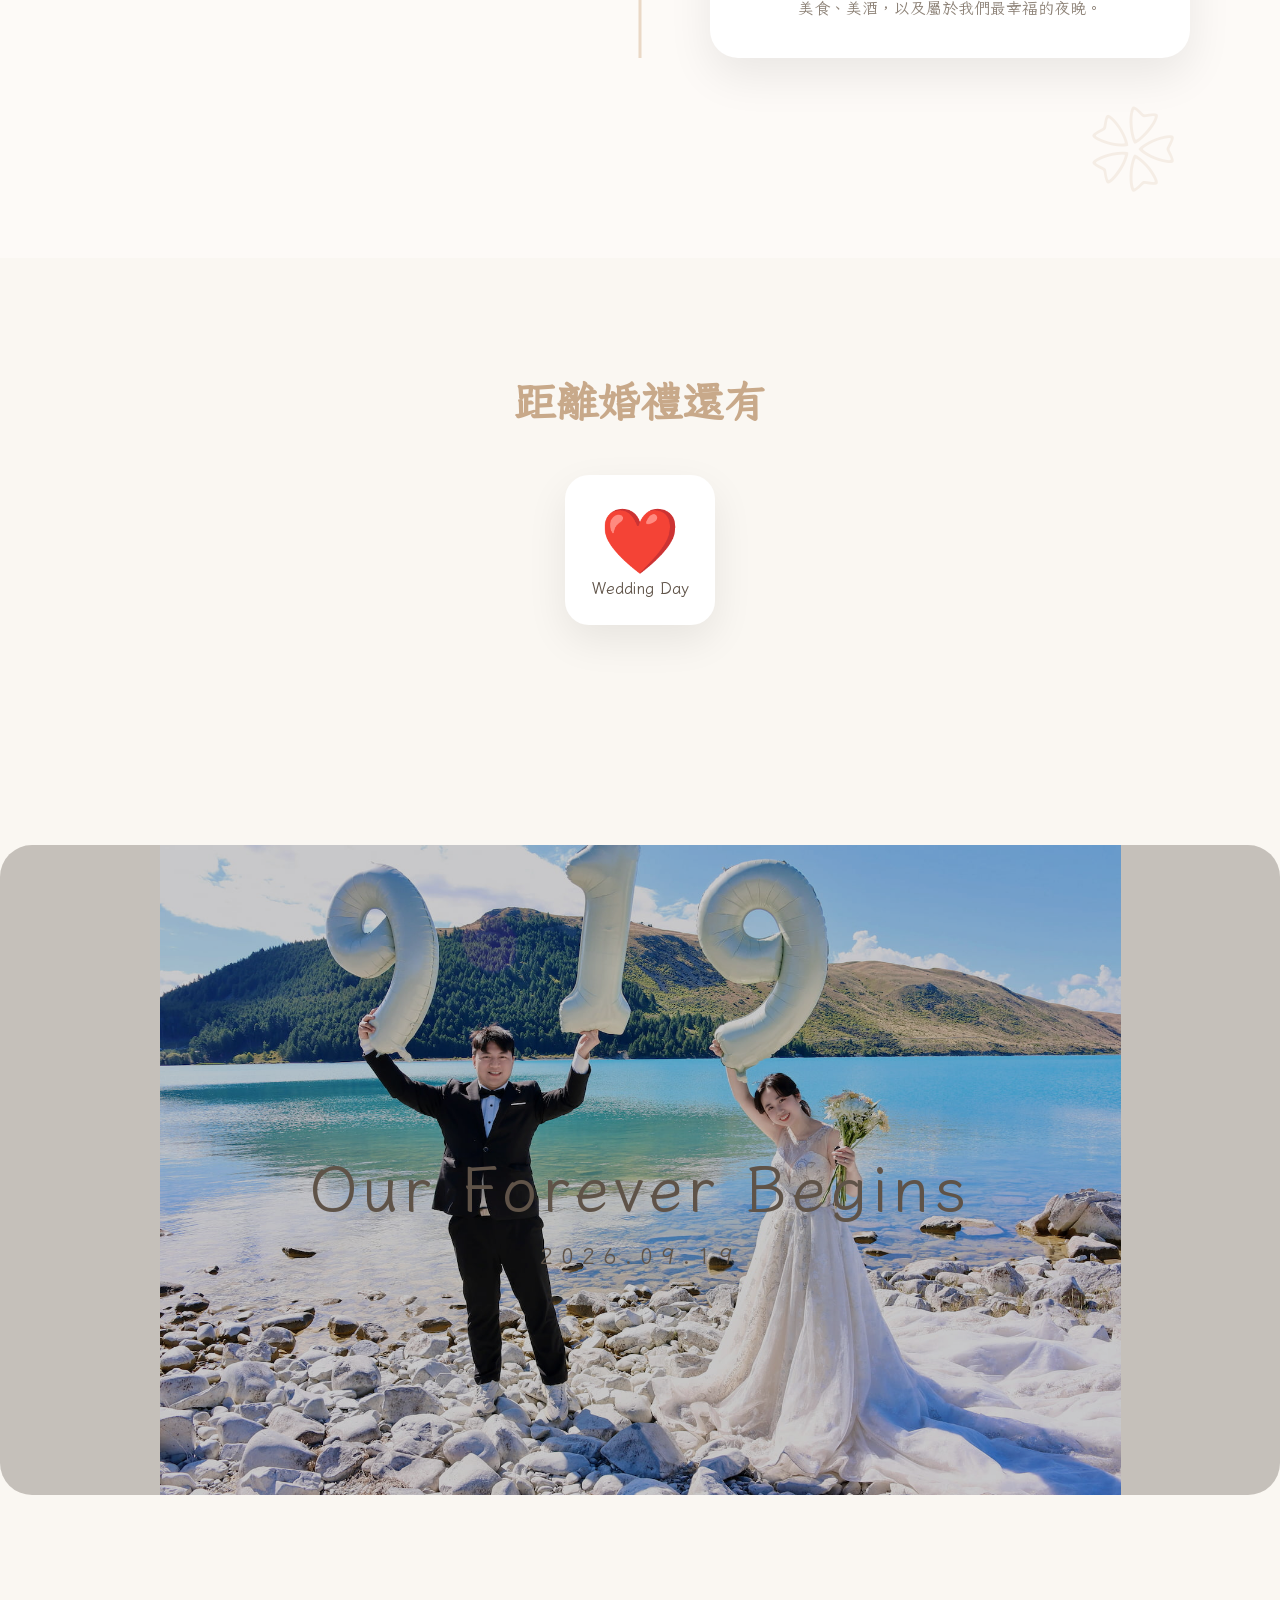
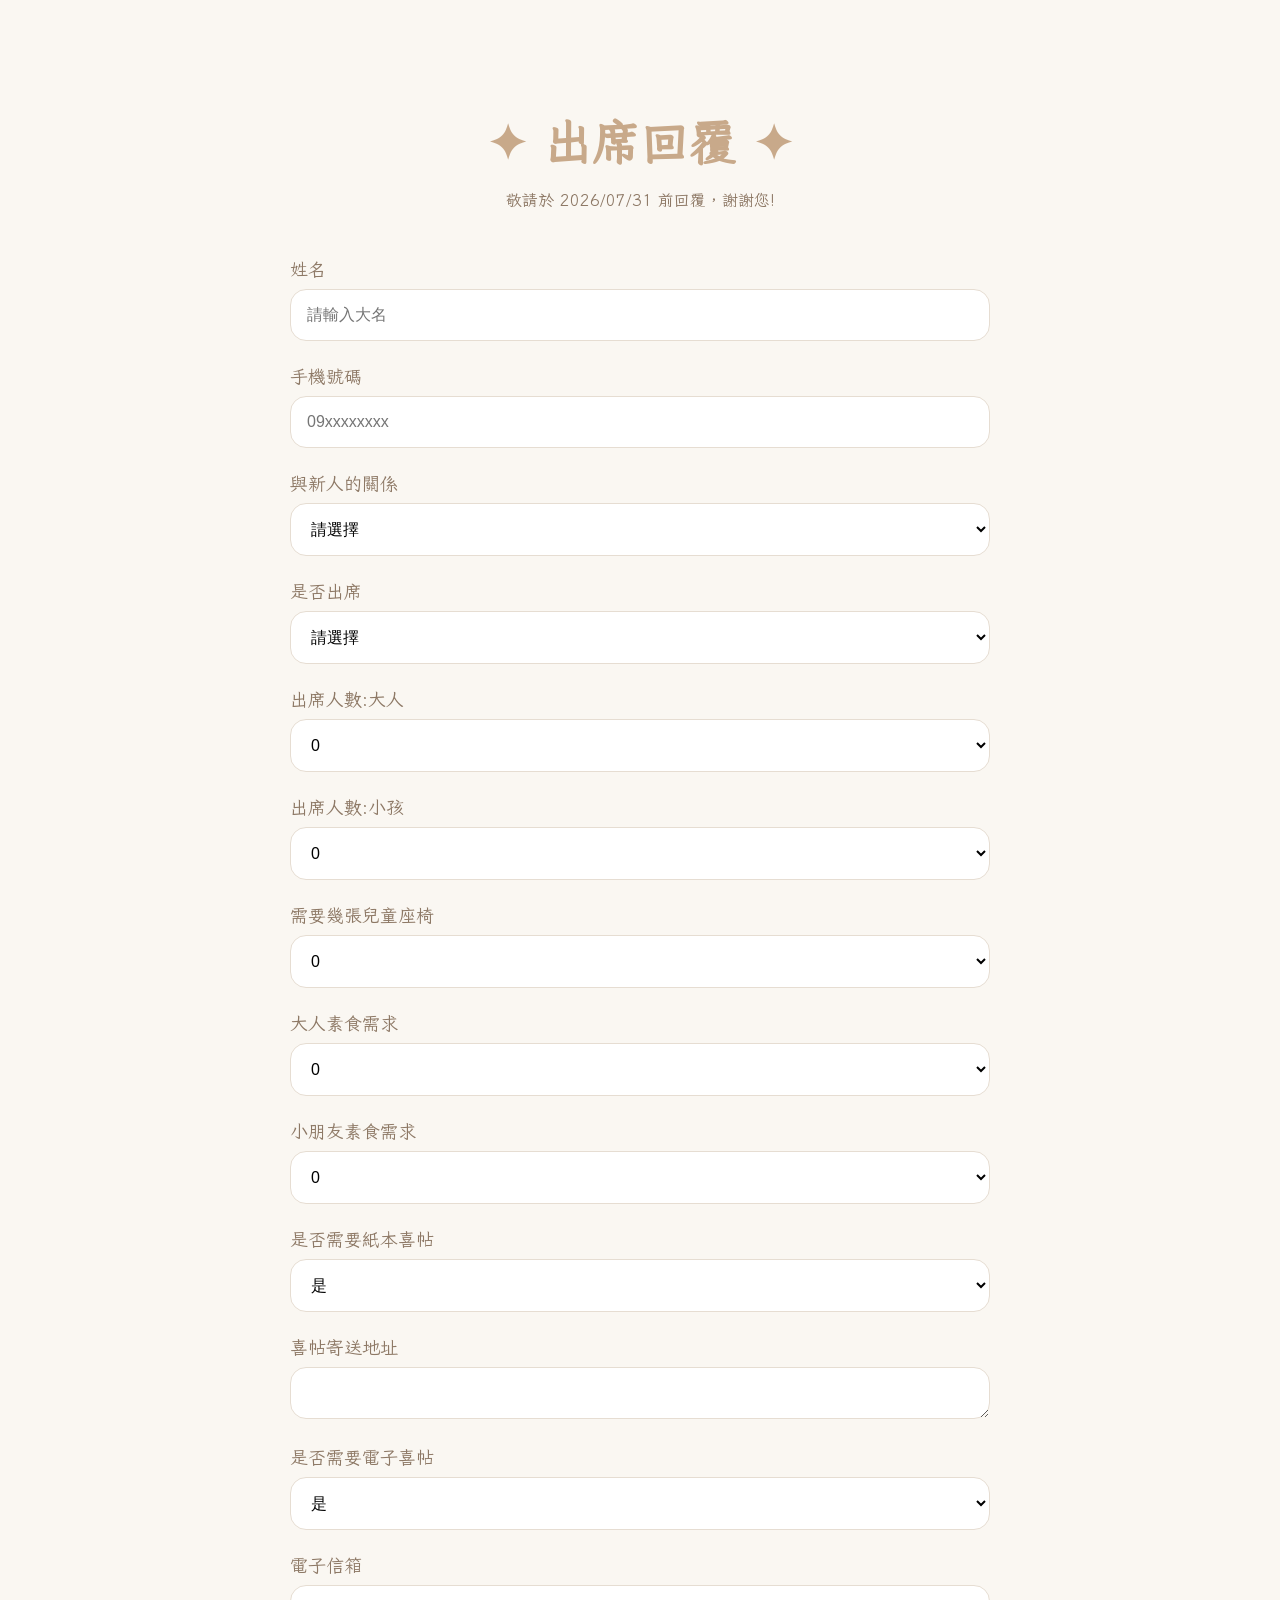
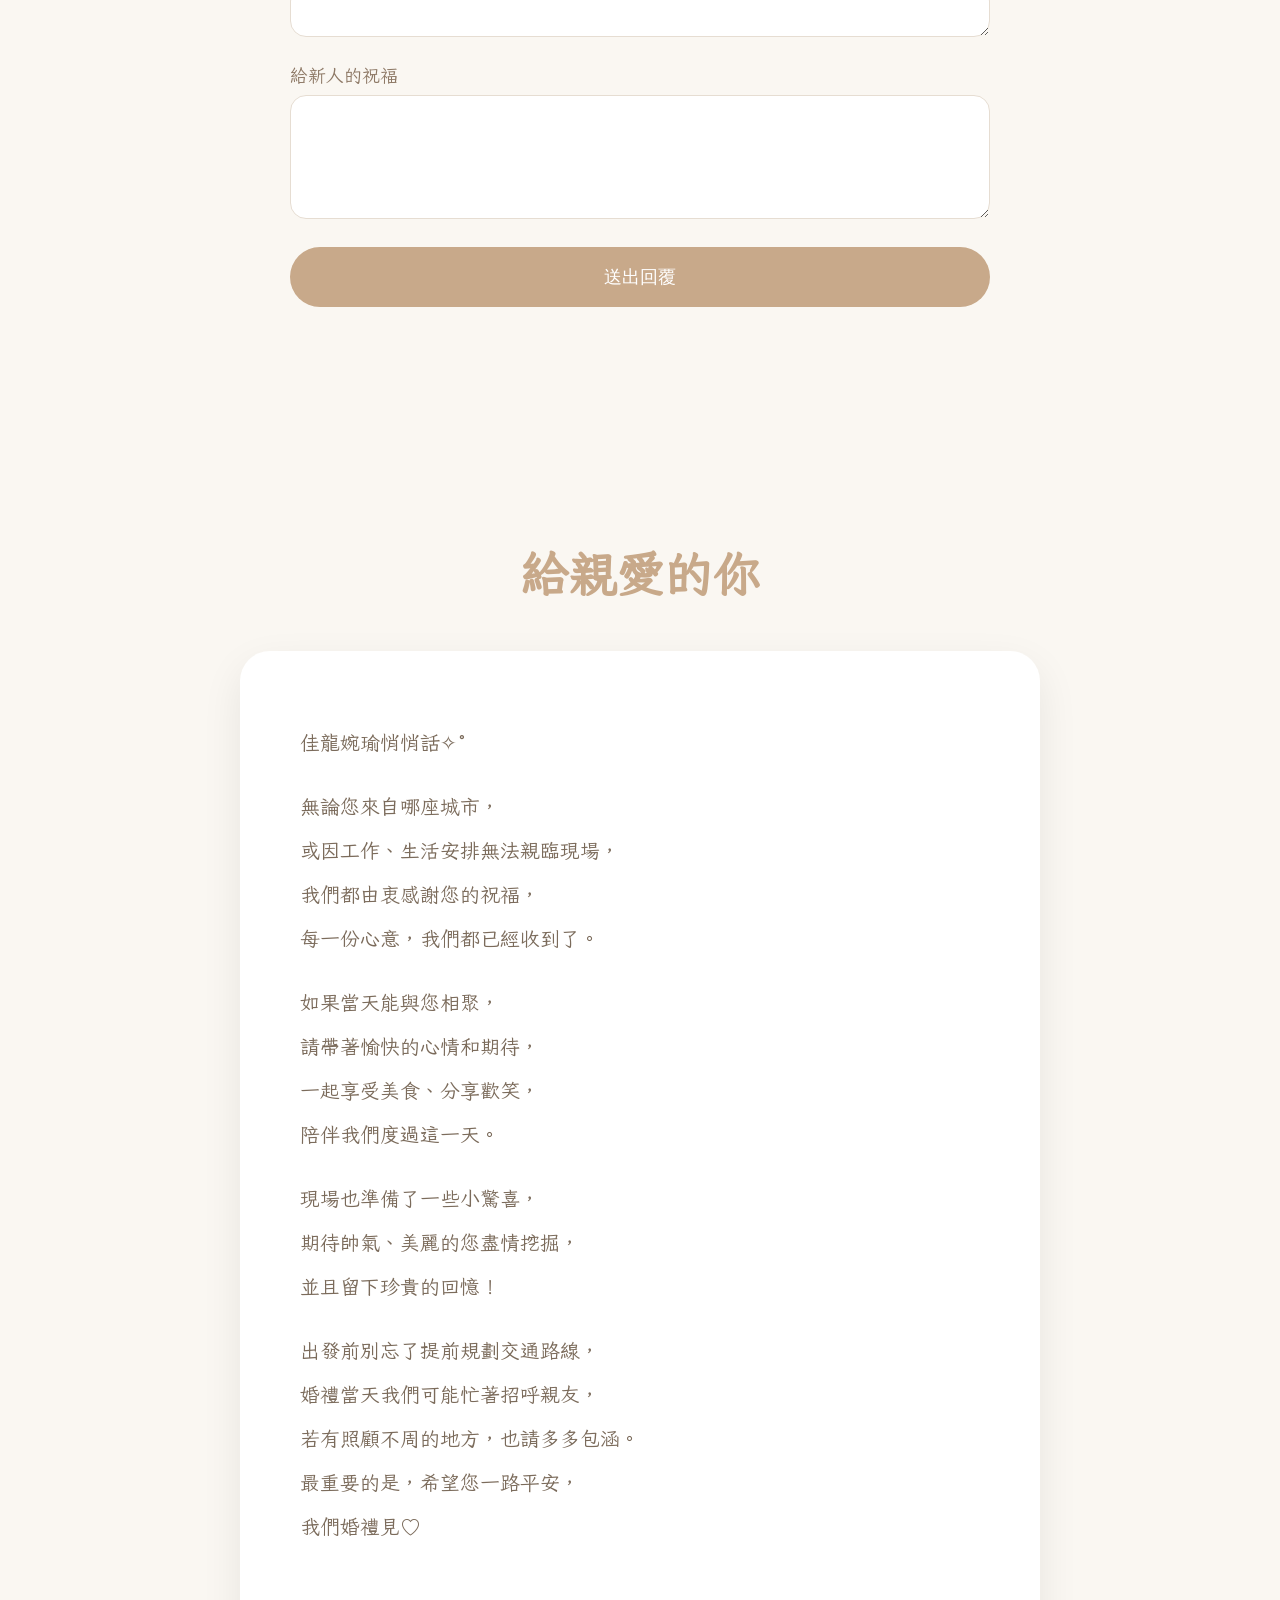
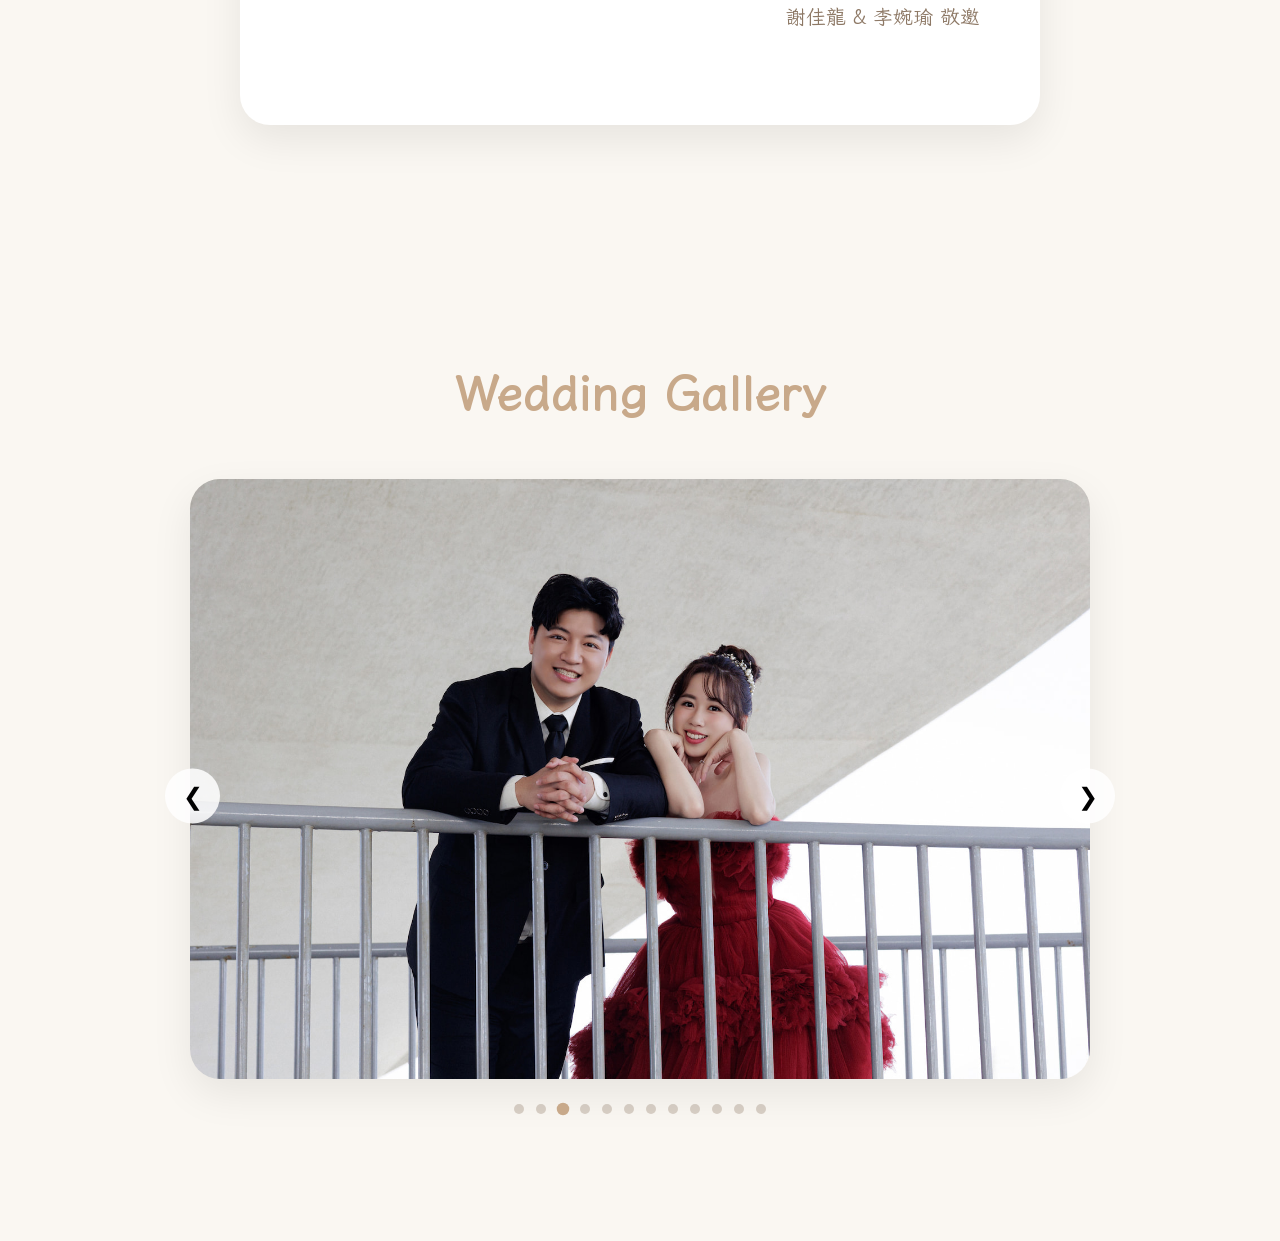
==== commit a50869e5: "Update index.html" ====
--- a/index.html
+++ b/index.html
@@ -168,7 +168,11 @@
 
                 <div class="timeline-card">
 
-                    <div class="timeline-icon">🌸</div>
+                    <div class="timeline-icon">
+
+                        <img src="images/icons/bouquet.svg" alt="Bouquet">
+
+                    </div>
 
                     <span class="timeline-time">
                         4:10 PM
@@ -189,7 +193,11 @@
 
                 <div class="timeline-card">
 
-                    <div class="timeline-icon">🤍</div>
+                    <div class="timeline-icon">
+
+                        <img src="images/icons/rings.svg" alt="Wedding Rings">
+
+                    </div>
 
                     <span class="timeline-time">
                         4:30 PM
@@ -210,7 +218,11 @@
 
                 <div class="timeline-card">
 
-                    <div class="timeline-icon">🥂</div>
+                    <div class="timeline-icon">
+
+                        <img src="images/icons/champagne.svg" alt="Champagne">
+
+                    </div>
 
                     <span class="timeline-time">
                         5:00 PM
@@ -231,7 +243,11 @@
 
                 <div class="timeline-card">
 
-                    <div class="timeline-icon">🍽️</div>
+                    <div class="timeline-icon">
+
+                        <img src="images/icons/dinner.svg" alt="Dinner">
+
+                    </div>
 
                     <span class="timeline-time">
                         5:28 PM
--- a/style.css
+++ b/style.css
@@ -438,94 +438,208 @@
 
 
 
-/* ======================
-   Timeline
-====================== */
+/* =====================================================
+   Wedding Timeline
+===================================================== */
 
 .timeline{
 
+    position:relative;
+
     padding:120px 30px;
 
+    background:#fdfaf7;
+
+    overflow:hidden;
+}
+
+/* 背景裝飾 */
+
+.timeline::before{
+
+    content:"✿";
+
+    position:absolute;
+
+    top:60px;
+    left:8%;
+
+    font-size:80px;
+
+    color:#efe3d7;
+
+    transform:rotate(-20deg);
+
+    opacity:.55;
+}
+
+.timeline::after{
+
+    content:"❀";
+
+    position:absolute;
+
+    right:8%;
+    bottom:60px;
+
+    font-size:90px;
+
+    color:#efe3d7;
+
+    transform:rotate(18deg);
+
+    opacity:.55;
+}
+
+/* 標題 */
+
+.timeline h2{
+
+    font-size:48px;
+
+    color:#b89072;
+
+    text-align:center;
+
+    margin-bottom:12px;
+}
+
+.timeline-subtitle{
+
+    text-align:center;
+
+    color:#9b8b7b;
+
+    margin-bottom:80px;
+
+    font-size:18px;
+
+    letter-spacing:1px;
+}
+
+/* 中央時間線 */
+
+.timeline-wrapper{
+
     position:relative;
 
-    overflow:hidden;
-}
-
-.timeline::before{
-
-    content:"✿";
+    max-width:1100px;
+
+    margin:auto;
+}
+
+.timeline-wrapper::before{
+
+    content:"";
 
     position:absolute;
 
-    top:80px;
-    left:8%;
-
-    font-size:70px;
-
-    color:#efe4d8;
-
-    transform:rotate(-15deg);
-}
-
-.timeline::after{
-
-    content:"❀";
+    left:50%;
+
+    top:0;
+
+    width:3px;
+
+    height:100%;
+
+    background:#ead8c6;
+
+    transform:translateX(-50%);
+}
+
+/* 每一列 */
+
+.timeline-row{
+
+    width:50%;
+
+    position:relative;
+
+    margin-bottom:80px;
+}
+
+.timeline-row.left{
+
+    left:0;
+
+    padding-right:70px;
+}
+
+.timeline-row.right{
+
+    left:50%;
+
+    padding-left:70px;
+}
+
+/* 中央圓點 */
+
+.timeline-row::before{
+
+    content:"";
 
     position:absolute;
 
-    right:8%;
-    bottom:80px;
-
-    font-size:80px;
-
-    color:#f2e8de;
-
-    transform:rotate(15deg);
-}
-
-.timeline h2{
-
-    font-family:"Iansui",serif;
-
-    text-align:center;
-
-    font-size:48px;
-
-    color:#c8a98a;
-
-    margin-bottom:60px;
-}
+    top:48px;
+
+    width:18px;
+
+    height:18px;
+
+    border-radius:50%;
+
+    background:#c8a98a;
+
+    border:5px solid white;
+
+    box-shadow:0 0 0 5px #f6eee6;
+}
+
+.timeline-row.left::before{
+
+    right:-10px;
+}
+
+.timeline-row.right::before{
+
+    left:-10px;
+}
+
+/* 卡片 */
 
 .timeline-card{
 
     background:white;
 
-    border-radius:32px;
-
-    padding:60px;
-
-    max-width:950px;
+    border-radius:28px;
+
+    padding:35px;
+
+    box-shadow:0 18px 45px rgba(0,0,0,.08);
+
+    transition:.35s;
+}
+
+.timeline-card:hover{
+
+    transform:translateY(-8px);
+
+    box-shadow:0 28px 55px rgba(0,0,0,.12);
+}
+
+/* icon */
+
+.timeline-icon{
+
+    width:78px;
+
+    height:78px;
 
     margin:auto;
 
-    box-shadow:0 15px 40px rgba(0,0,0,.08);
-}
-
-.timeline-item{
-
-    text-align:center;
-}
-
-.timeline-icon{
-
-    width:80px;
-    height:80px;
-
-    margin:auto;
-
     border-radius:50%;
 
-    background:#faf2e8;
+    background:#faf2ea;
 
     display:flex;
 
@@ -533,49 +647,68 @@
 
     align-items:center;
 
-    font-size:36px;
-}
+    font-size:34px;
+
+    transition:.35s;
+}
+
+.timeline-card:hover .timeline-icon{
+
+    transform:scale(1.15);
+}
+
+/* 時間 */
 
 .timeline-time{
 
+    display:block;
+
     margin-top:18px;
 
+    text-align:center;
+
+    font-size:28px;
+
+    color:#b58d6f;
+
+    font-weight:600;
+
+    letter-spacing:2px;
+}
+
+/* 標題 */
+
+.timeline-card h3{
+
+    margin-top:18px;
+
+    text-align:center;
+
+    color:#7d6756;
+
     font-size:26px;
-
-    font-weight:600;
-
-    color:#b48b66;
-
-    letter-spacing:2px;
-}
-
-.timeline-item h3{
-
-    margin-top:15px;
-
-    font-size:24px;
-
-    color:#8d7865;
-}
-
-.timeline-item p{
-
-    margin-top:12px;
-
-    color:#7b6b5b;
-
-    line-height:1.8;
-}
-
-.timeline-divider{
-
-    text-align:center;
-
-    font-size:26px;
-
-    color:#d8c6b5;
-
-    margin:30px 0;
+}
+
+/* 說明 */
+
+.timeline-card p{
+
+    margin-top:14px;
+
+    text-align:center;
+
+    color:#8d8277;
+
+    line-height:1.9;
+}
+
+/* Hover時時間線變色 */
+
+.timeline-row:hover::before{
+
+    background:#d2b08c;
+
+    transform:scale(1.25);
 }
 
 
@@ -1081,6 +1214,8 @@
     }
 
 
+/* Timeline */
+
 .timeline{
 
     padding:80px 20px;
@@ -1088,30 +1223,63 @@
 
 .timeline h2{
 
-    font-size:34px;
+    font-size:36px;
+}
+
+.timeline-subtitle{
+
+    font-size:16px;
+
+    margin-bottom:50px;
+}
+
+.timeline-wrapper::before{
+
+    left:24px;
+}
+
+.timeline-row{
+
+    width:100%;
+
+    left:0!important;
+
+    padding-left:70px;
+
+    padding-right:0;
+
+    margin-bottom:50px;
+}
+
+.timeline-row::before{
+
+    left:15px!important;
+
+    right:auto;
 }
 
 .timeline-card{
 
-    padding:35px 25px;
+    padding:28px;
+}
+
+.timeline-card h3{
+
+    font-size:22px;
+}
+
+.timeline-time{
+
+    font-size:24px;
 }
 
 .timeline-icon{
 
     width:65px;
+
     height:65px;
 
     font-size:28px;
-}
-
-.timeline-time{
-
-    font-size:22px;
-}
-
-.timeline-item h3{
-
-    font-size:20px;
 }
 
 
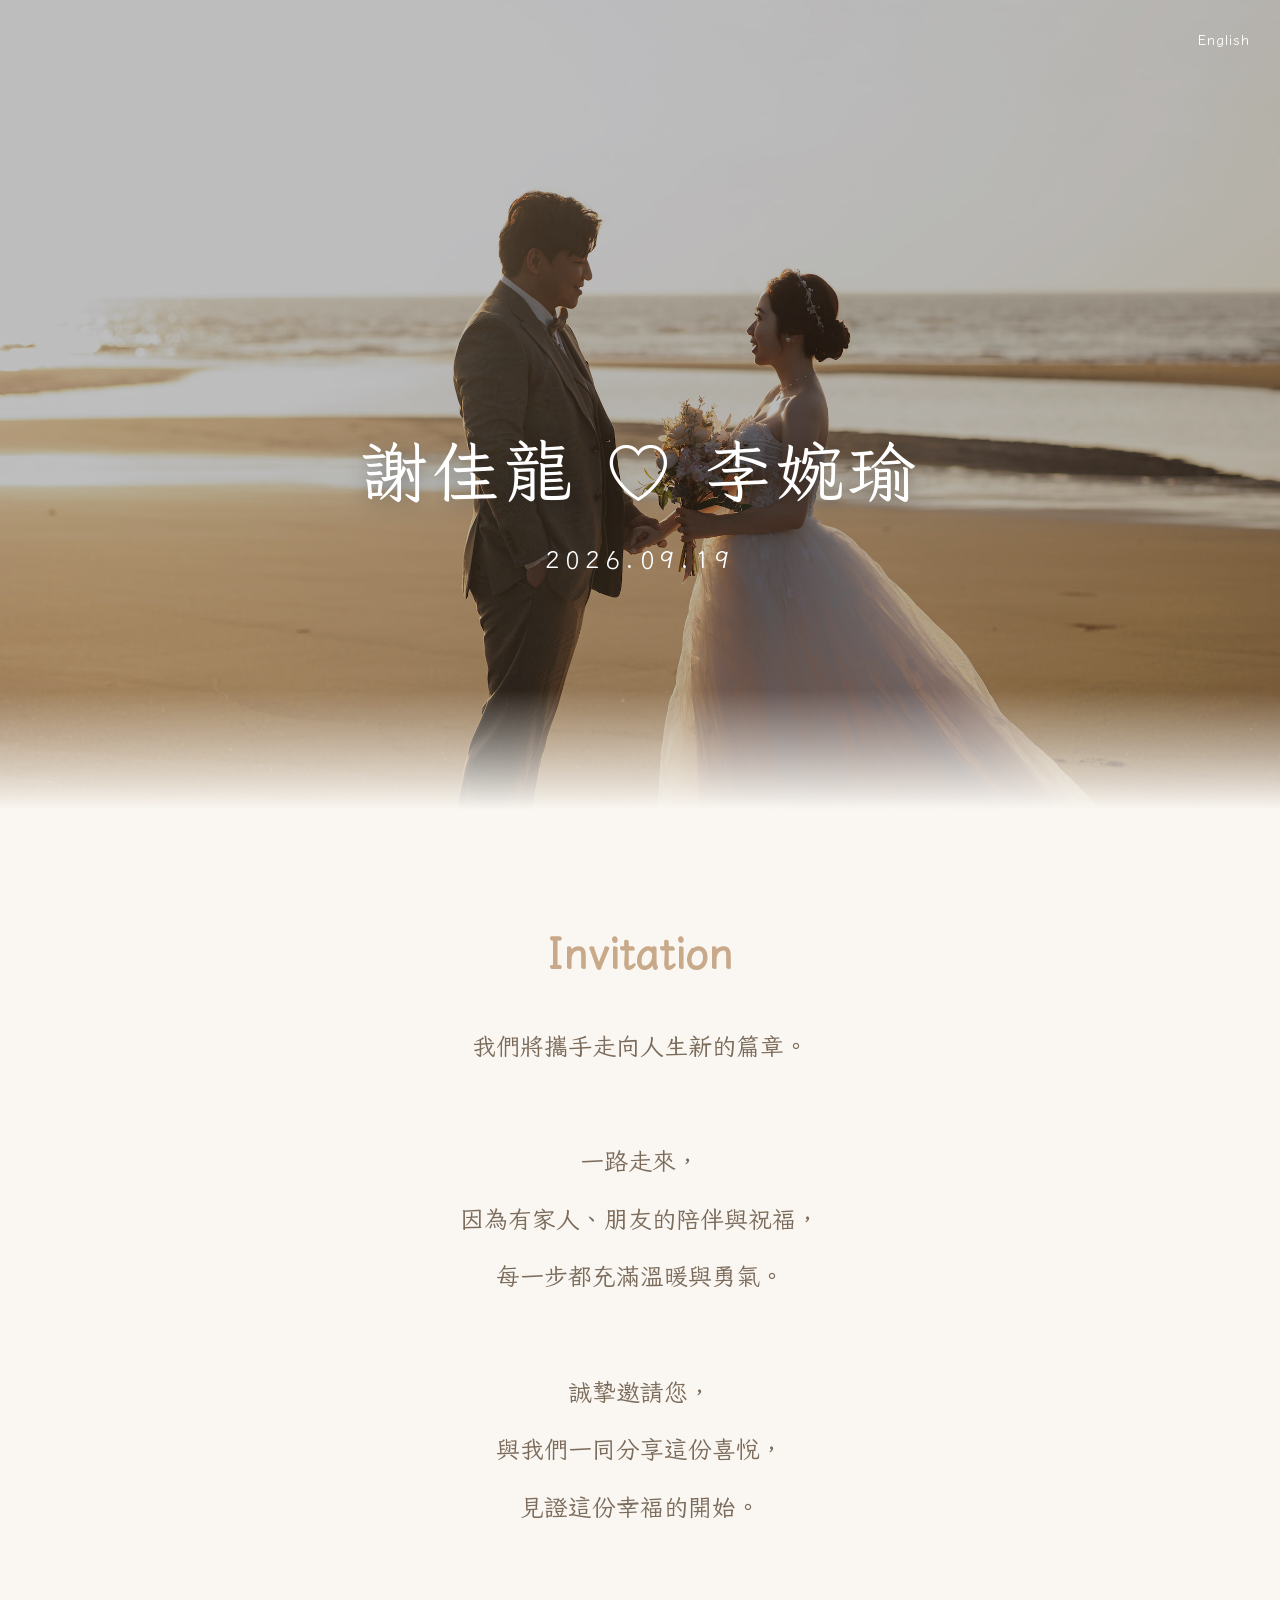
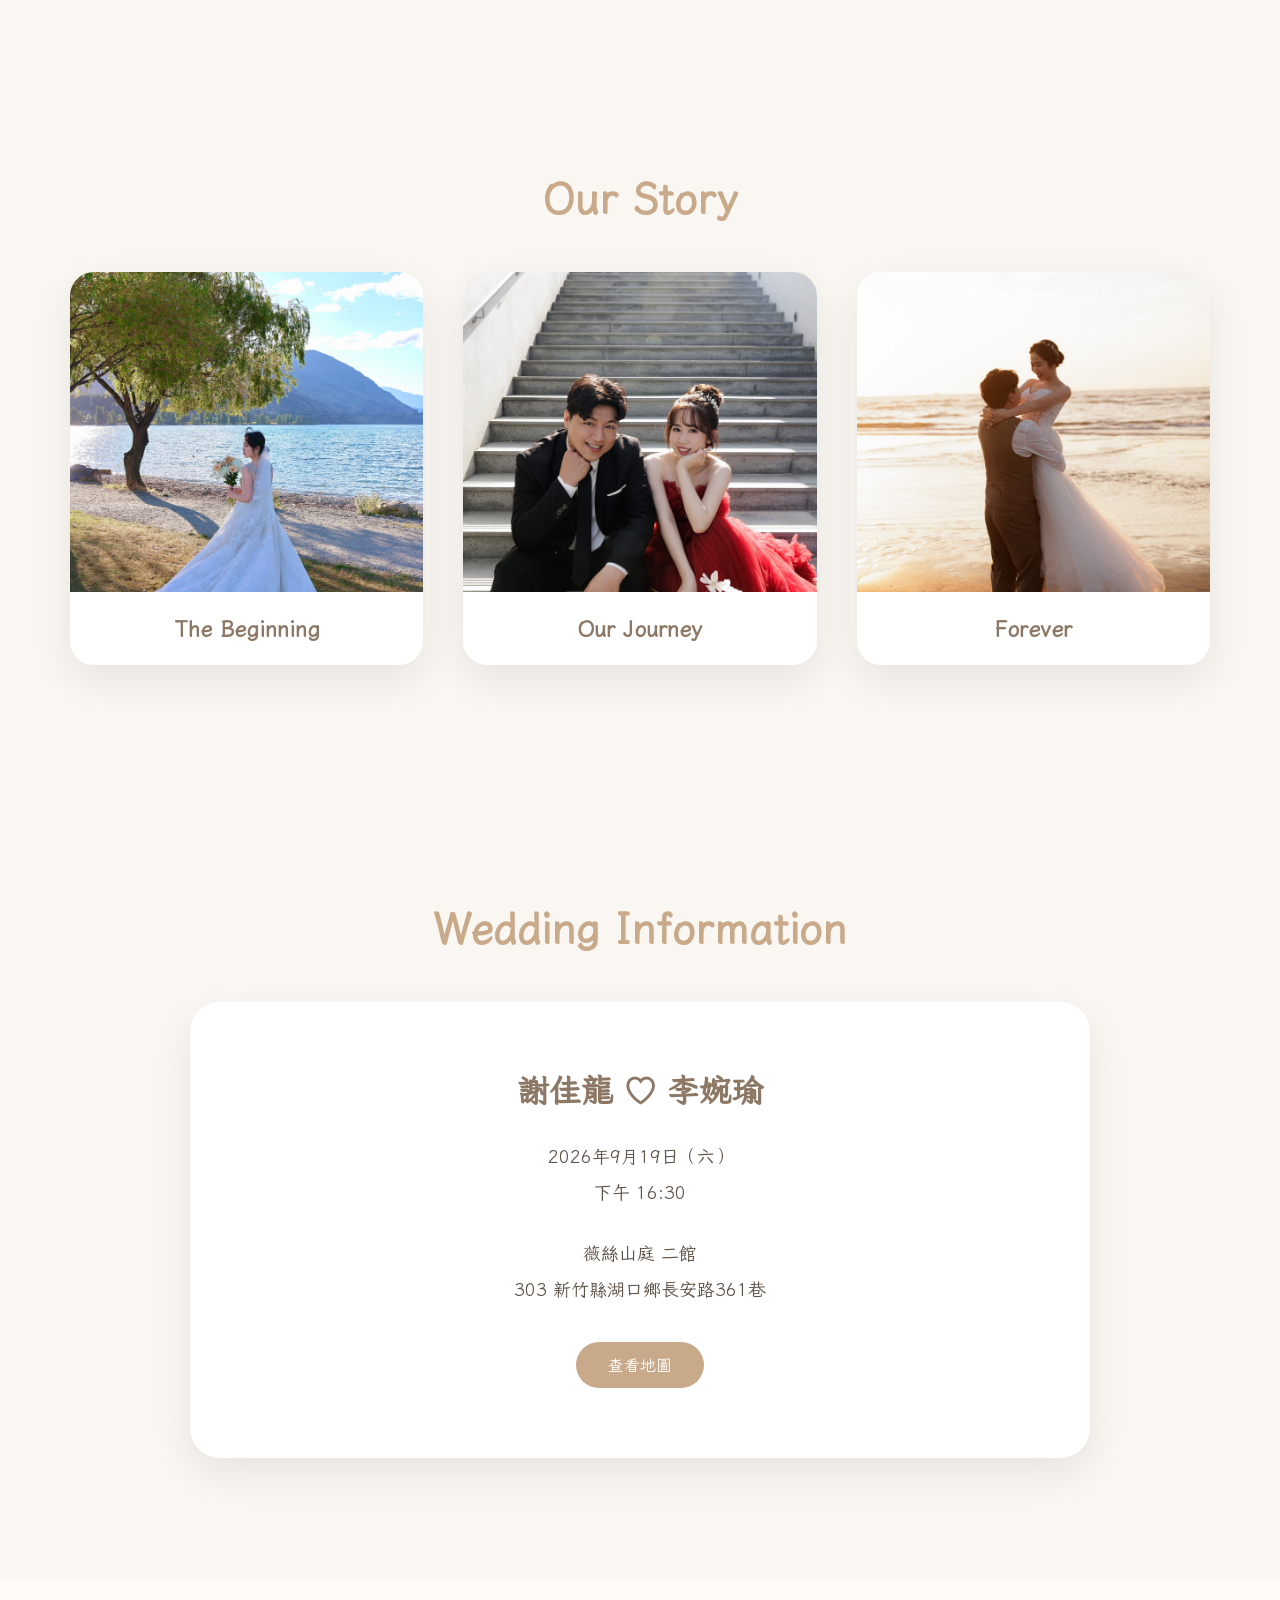
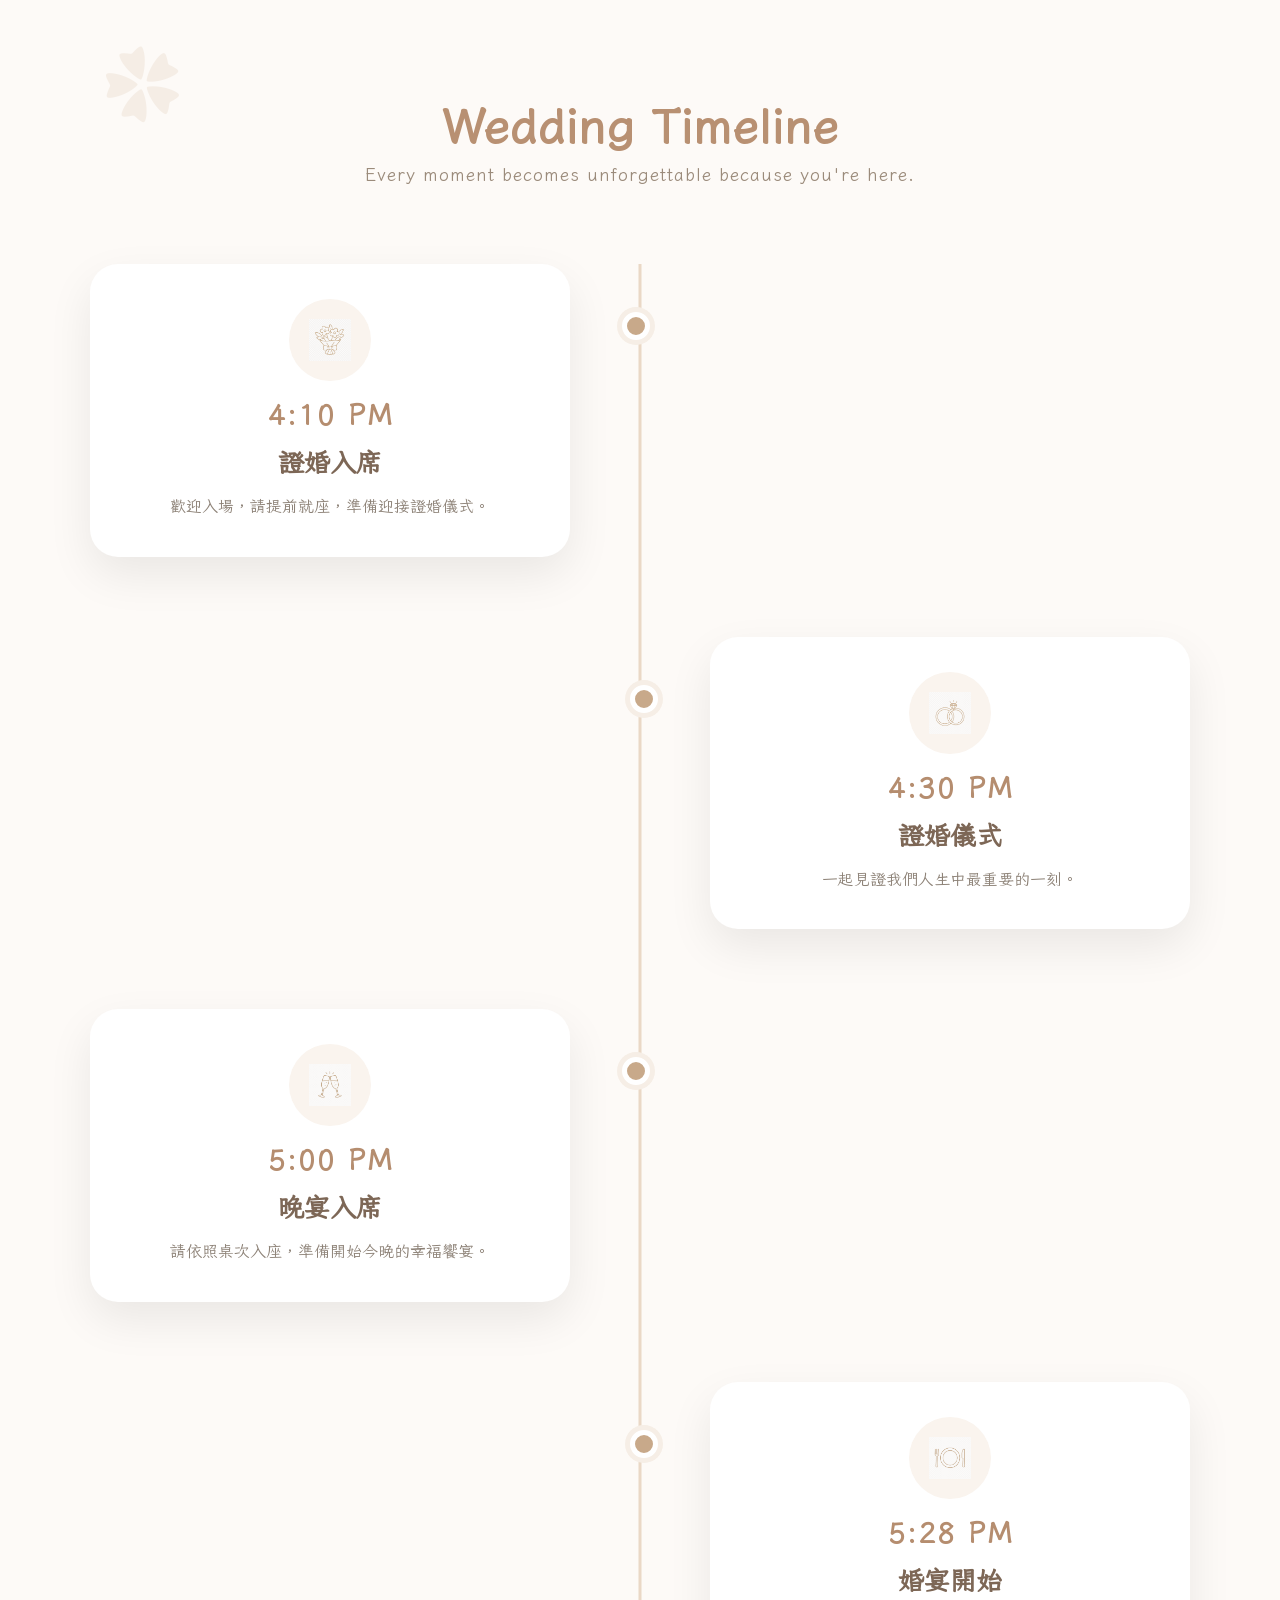
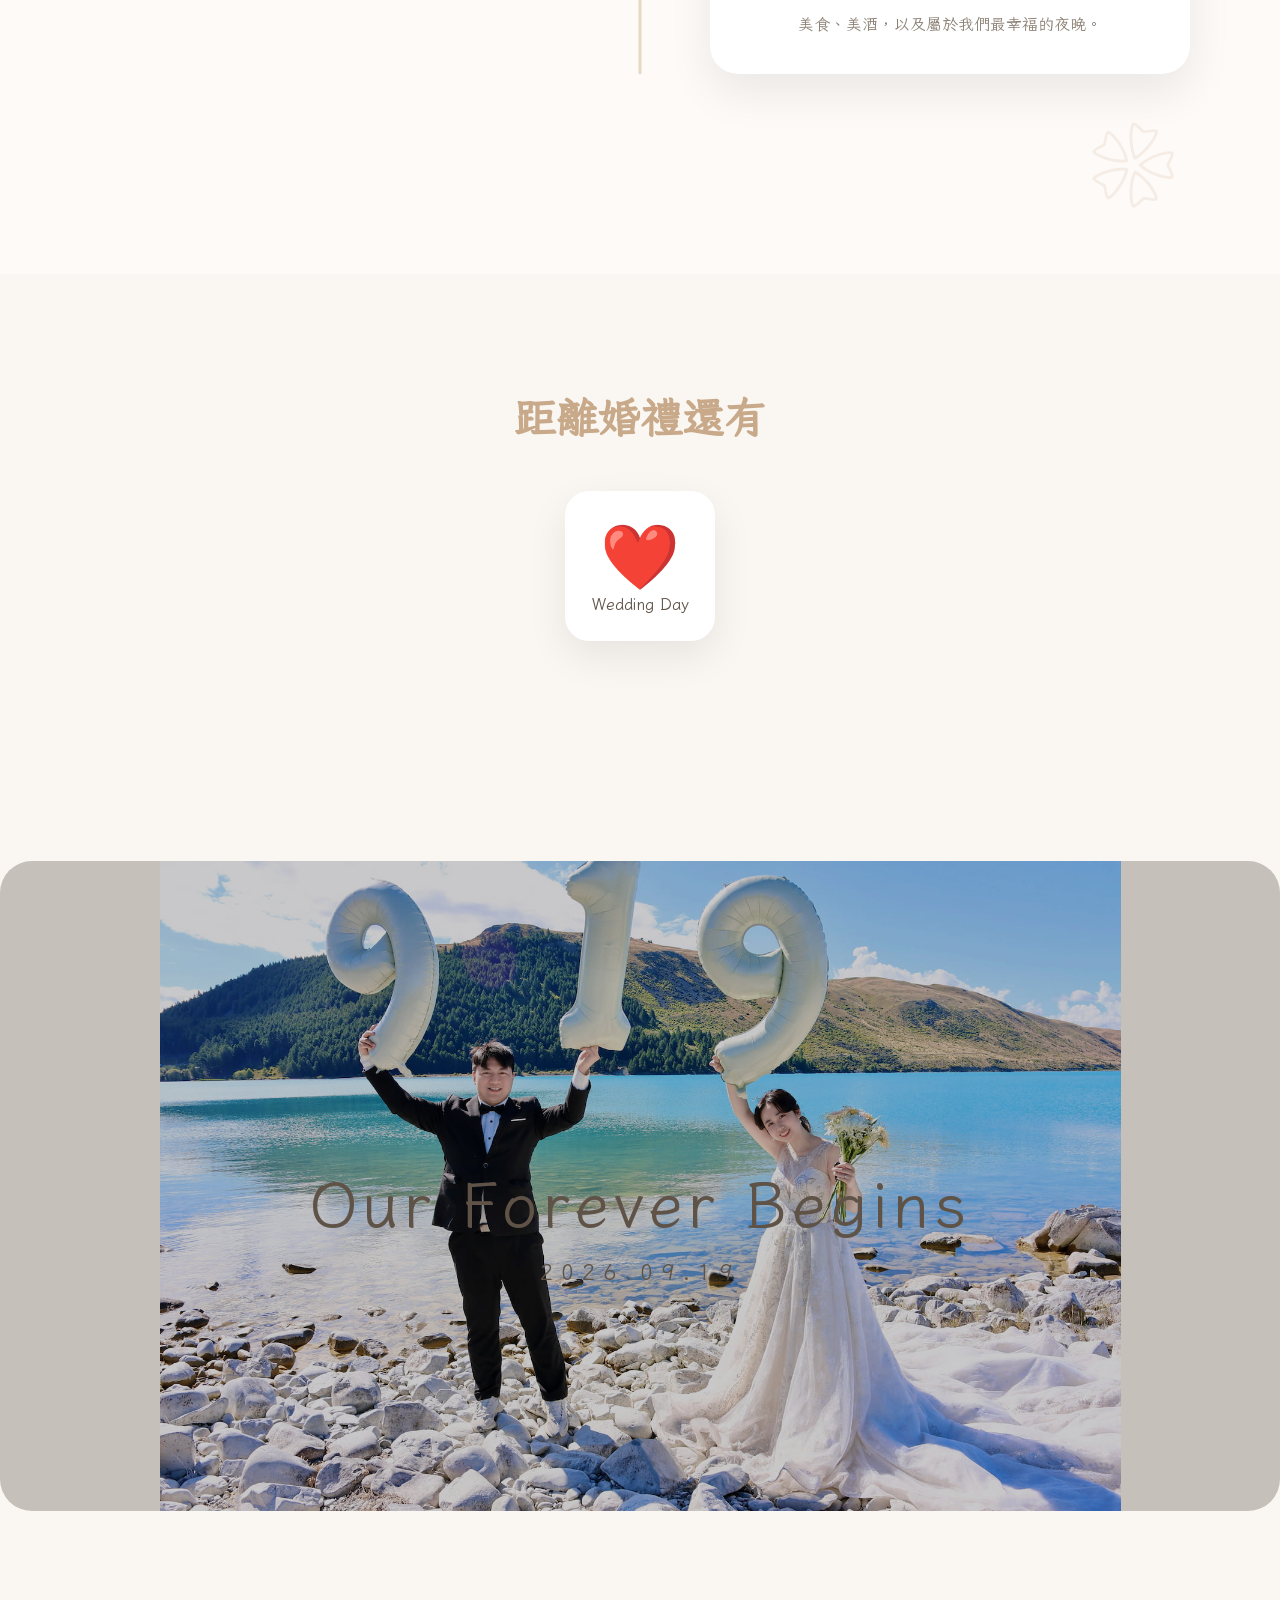
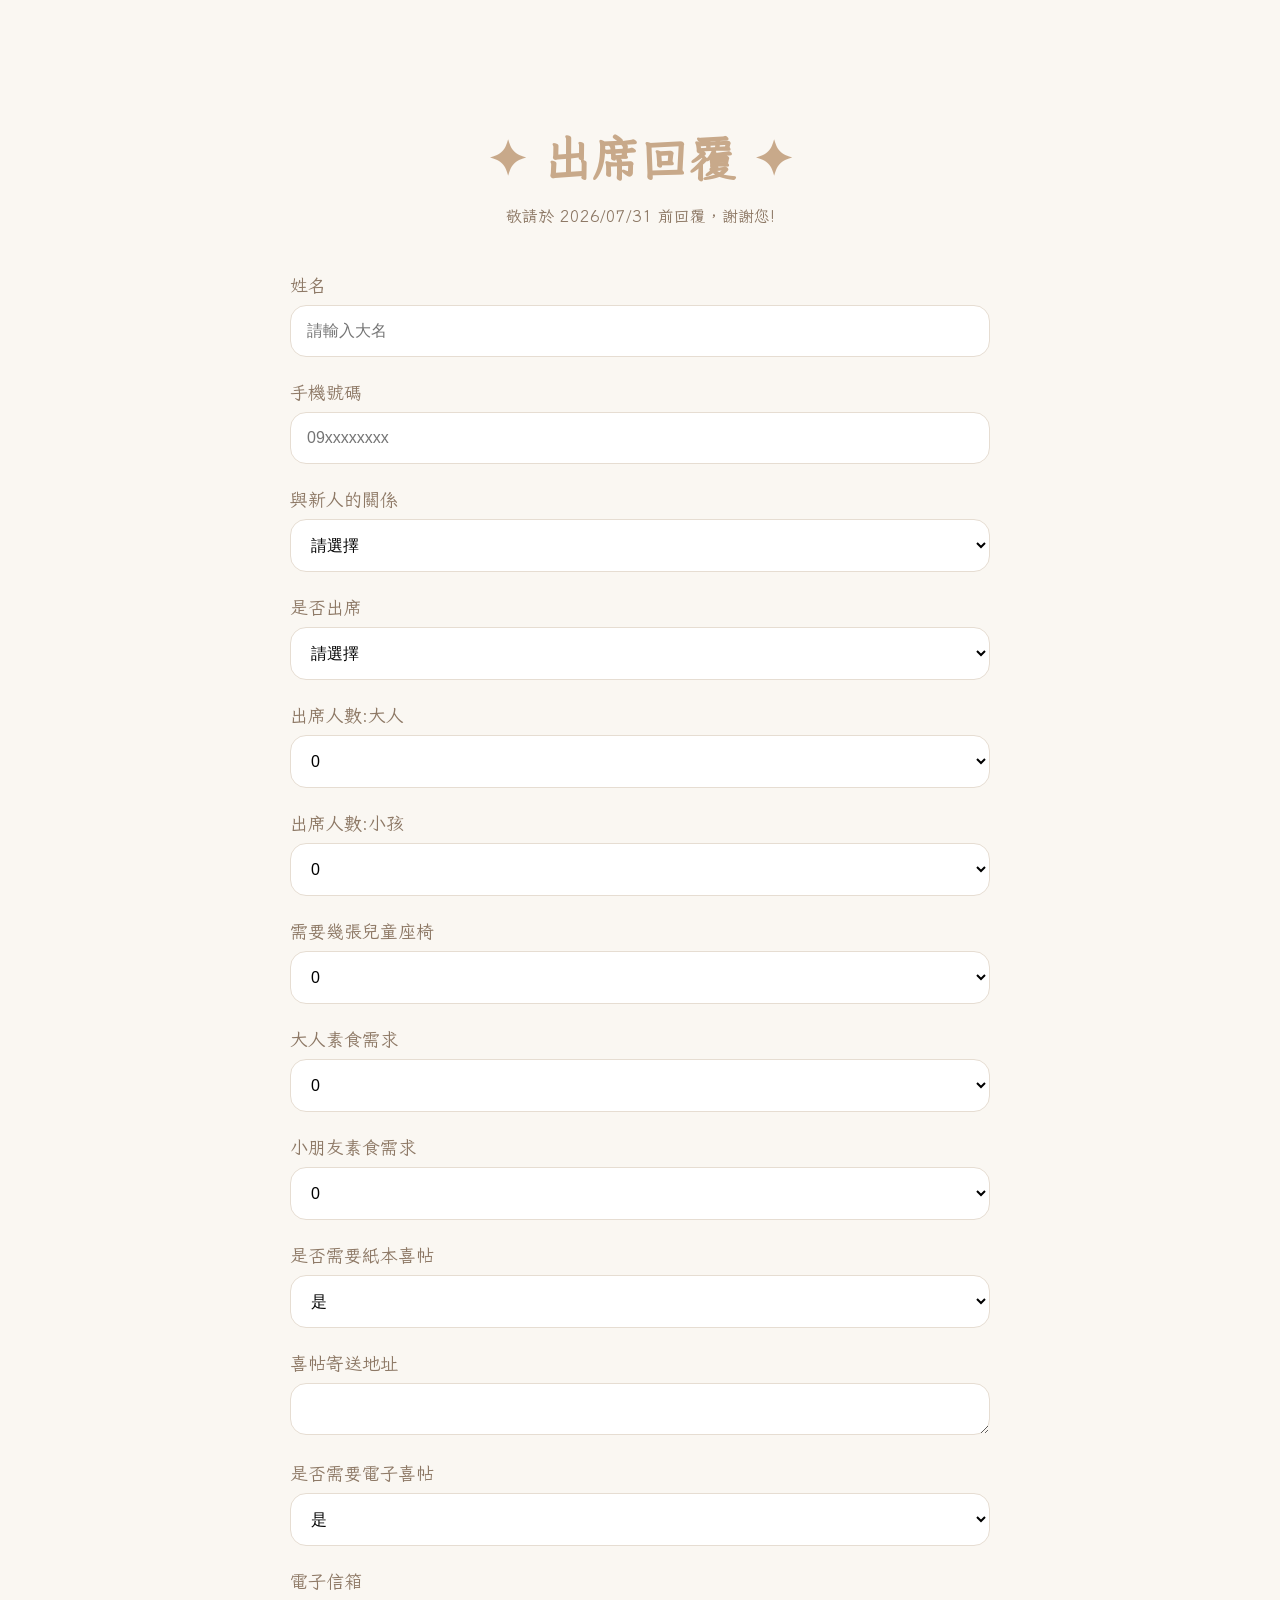
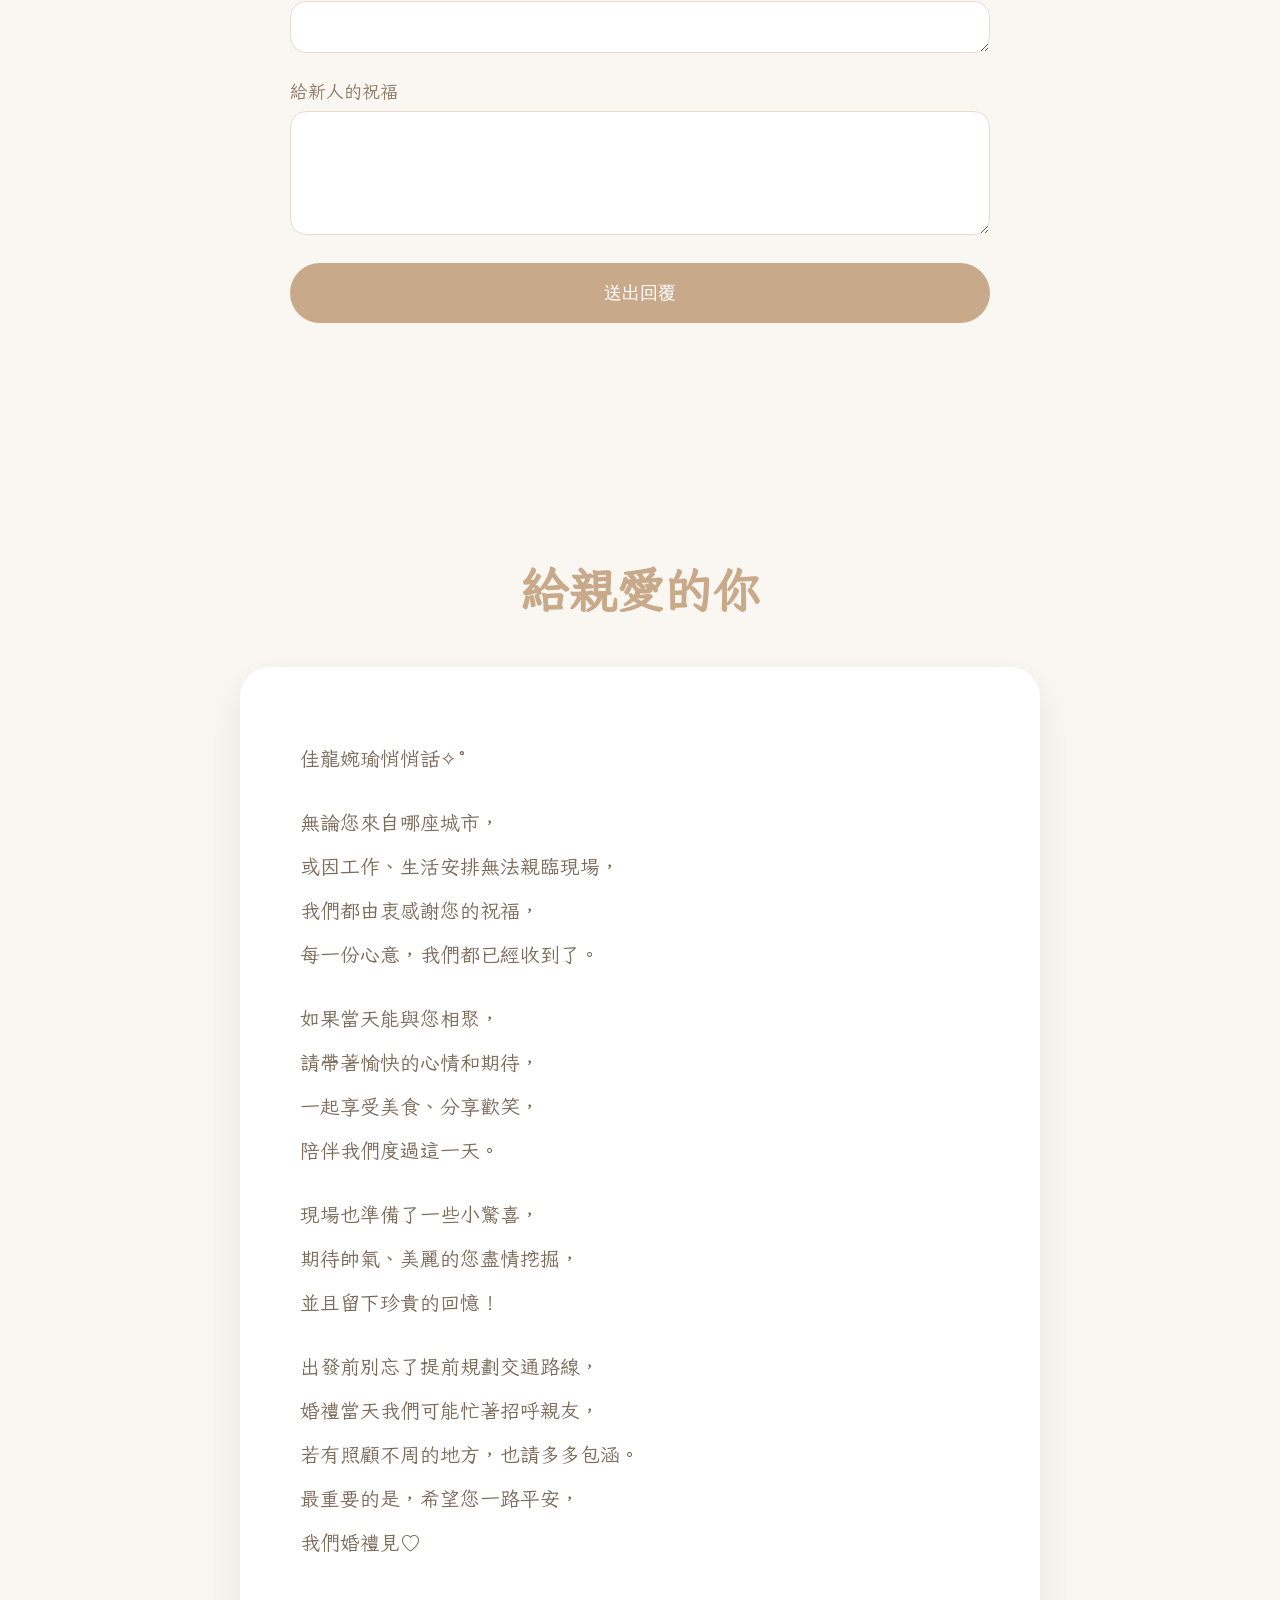
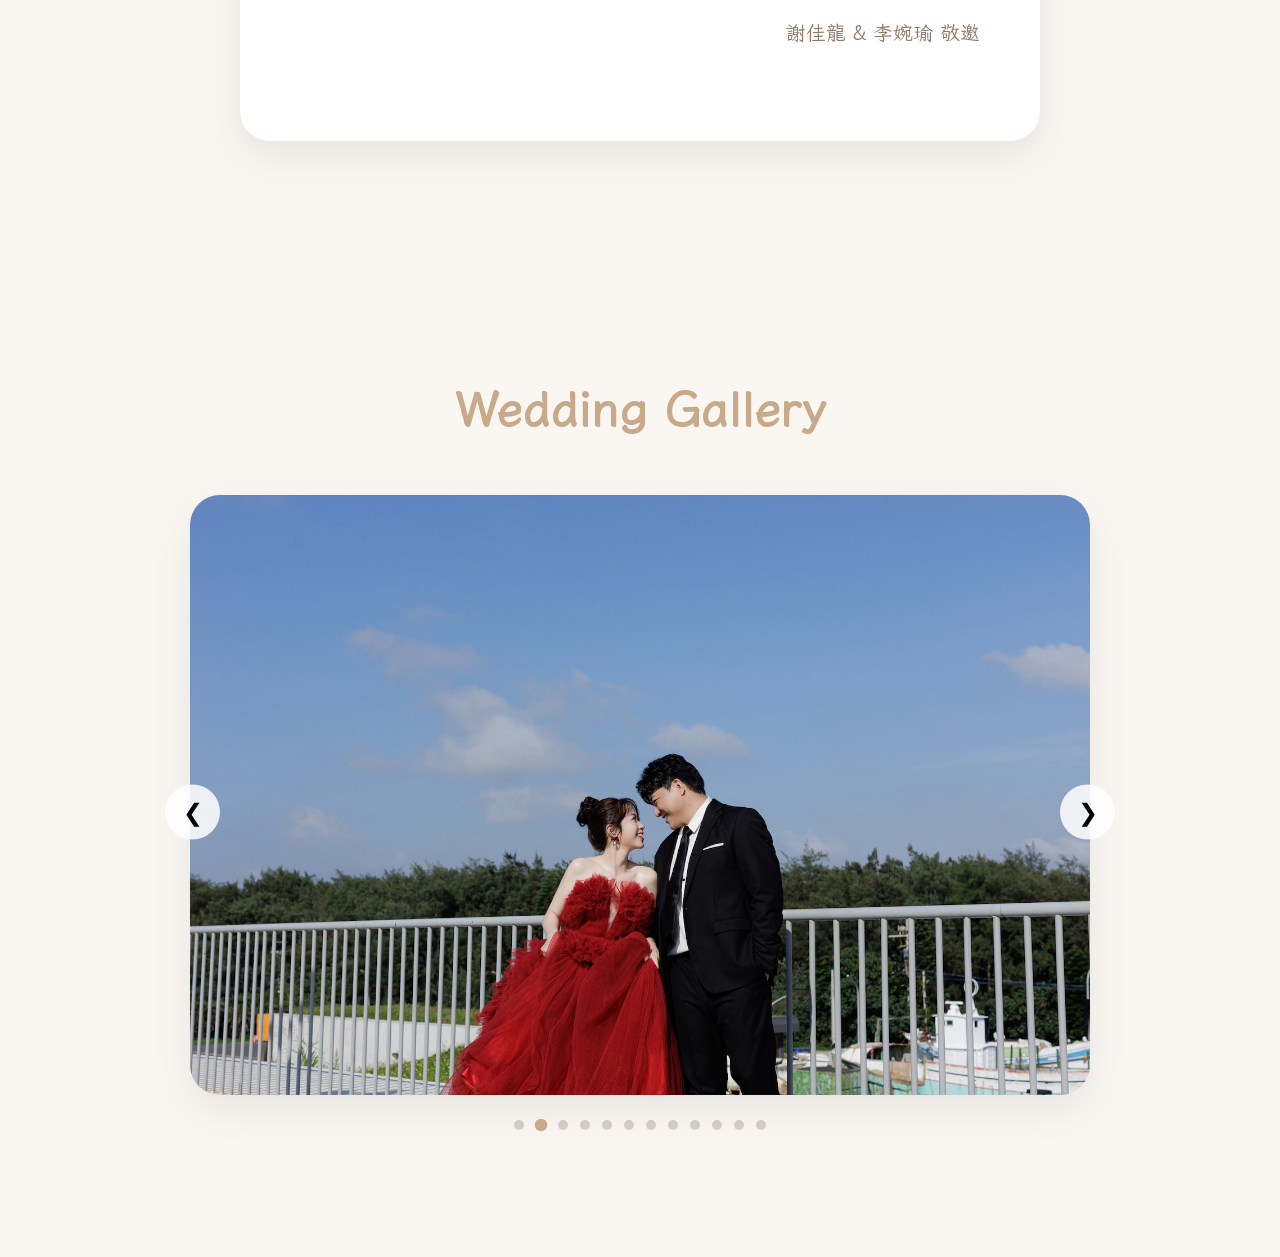
==== commit 89960e7c: "Update index.html" ====
--- a/index.html
+++ b/index.html
@@ -170,7 +170,7 @@
 
                     <div class="timeline-icon">
 
-                        <img src="images/icons/bouquet.svg" alt="Bouquet">
+                        <img src="icons/bouquet.png" alt="Bouquet">
 
                     </div>
 
@@ -195,7 +195,7 @@
 
                     <div class="timeline-icon">
 
-                        <img src="images/icons/rings.svg" alt="Wedding Rings">
+                        <img src="icons/rings.png" alt="Wedding Rings">
 
                     </div>
 
@@ -220,7 +220,7 @@
 
                     <div class="timeline-icon">
 
-                        <img src="images/icons/champagne.svg" alt="Champagne">
+                        <img src="icons/champagne.png" alt="Champagne">
 
                     </div>
 
@@ -245,7 +245,7 @@
 
                     <div class="timeline-icon">
 
-                        <img src="images/icons/dinner.svg" alt="Dinner">
+                        <img src="icons/dinner.png" alt="Dinner">
 
                     </div>
 
--- a/style.css
+++ b/style.css
@@ -631,15 +631,15 @@
 
 .timeline-icon{
 
-    width:78px;
-
-    height:78px;
+    width:82px;
+
+    height:82px;
 
     margin:auto;
 
     border-radius:50%;
 
-    background:#faf2ea;
+    background:#faf4ee;
 
     display:flex;
 
@@ -647,15 +647,32 @@
 
     align-items:center;
 
-    font-size:34px;
-
     transition:.35s;
 }
 
+.timeline-icon img{
+
+    width:42px;
+
+    height:42px;
+
+    opacity:.82;
+
+    transition:.35s;
+}
+
 .timeline-card:hover .timeline-icon{
 
-    transform:scale(1.15);
-}
+    transform:translateY(-4px);
+
+    background:#f7ede4;
+}
+
+.timeline-card:hover .timeline-icon img{
+
+    transform:scale(1.08);
+}
+
 
 /* 時間 */
 
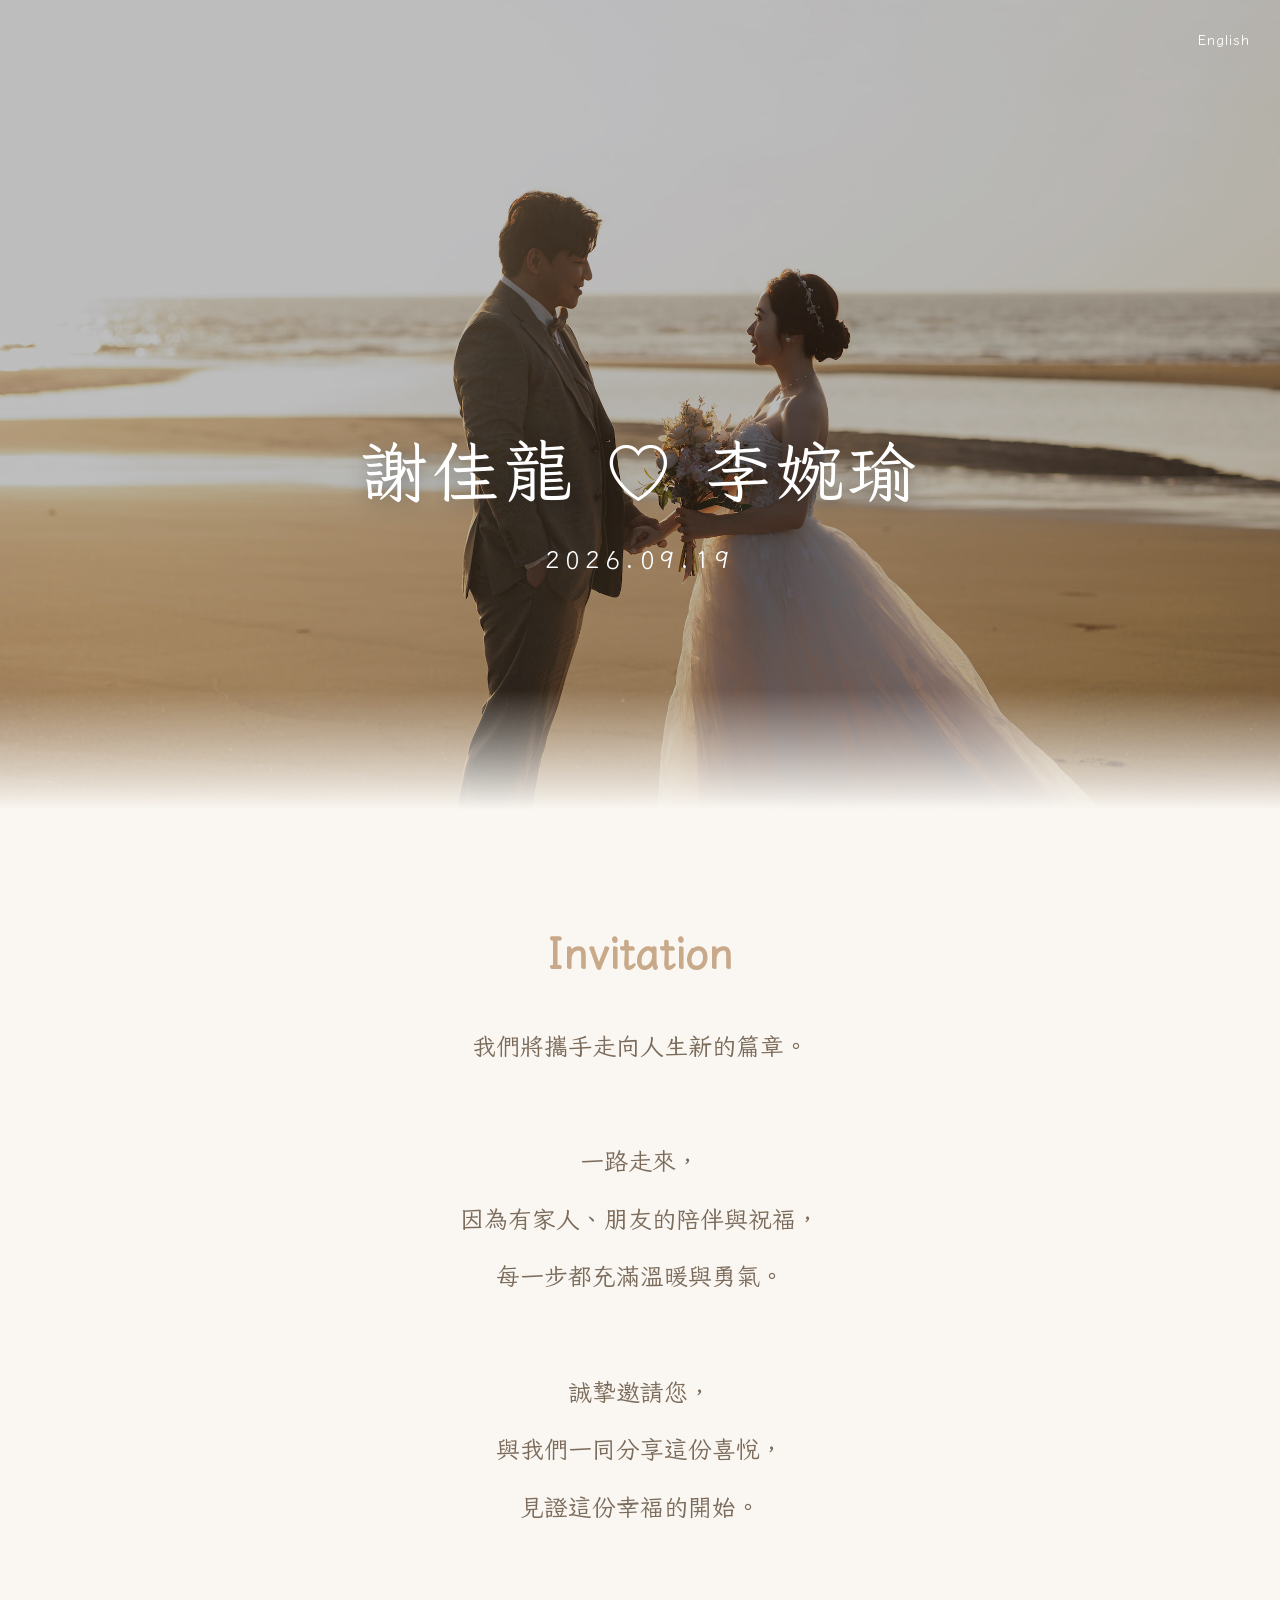
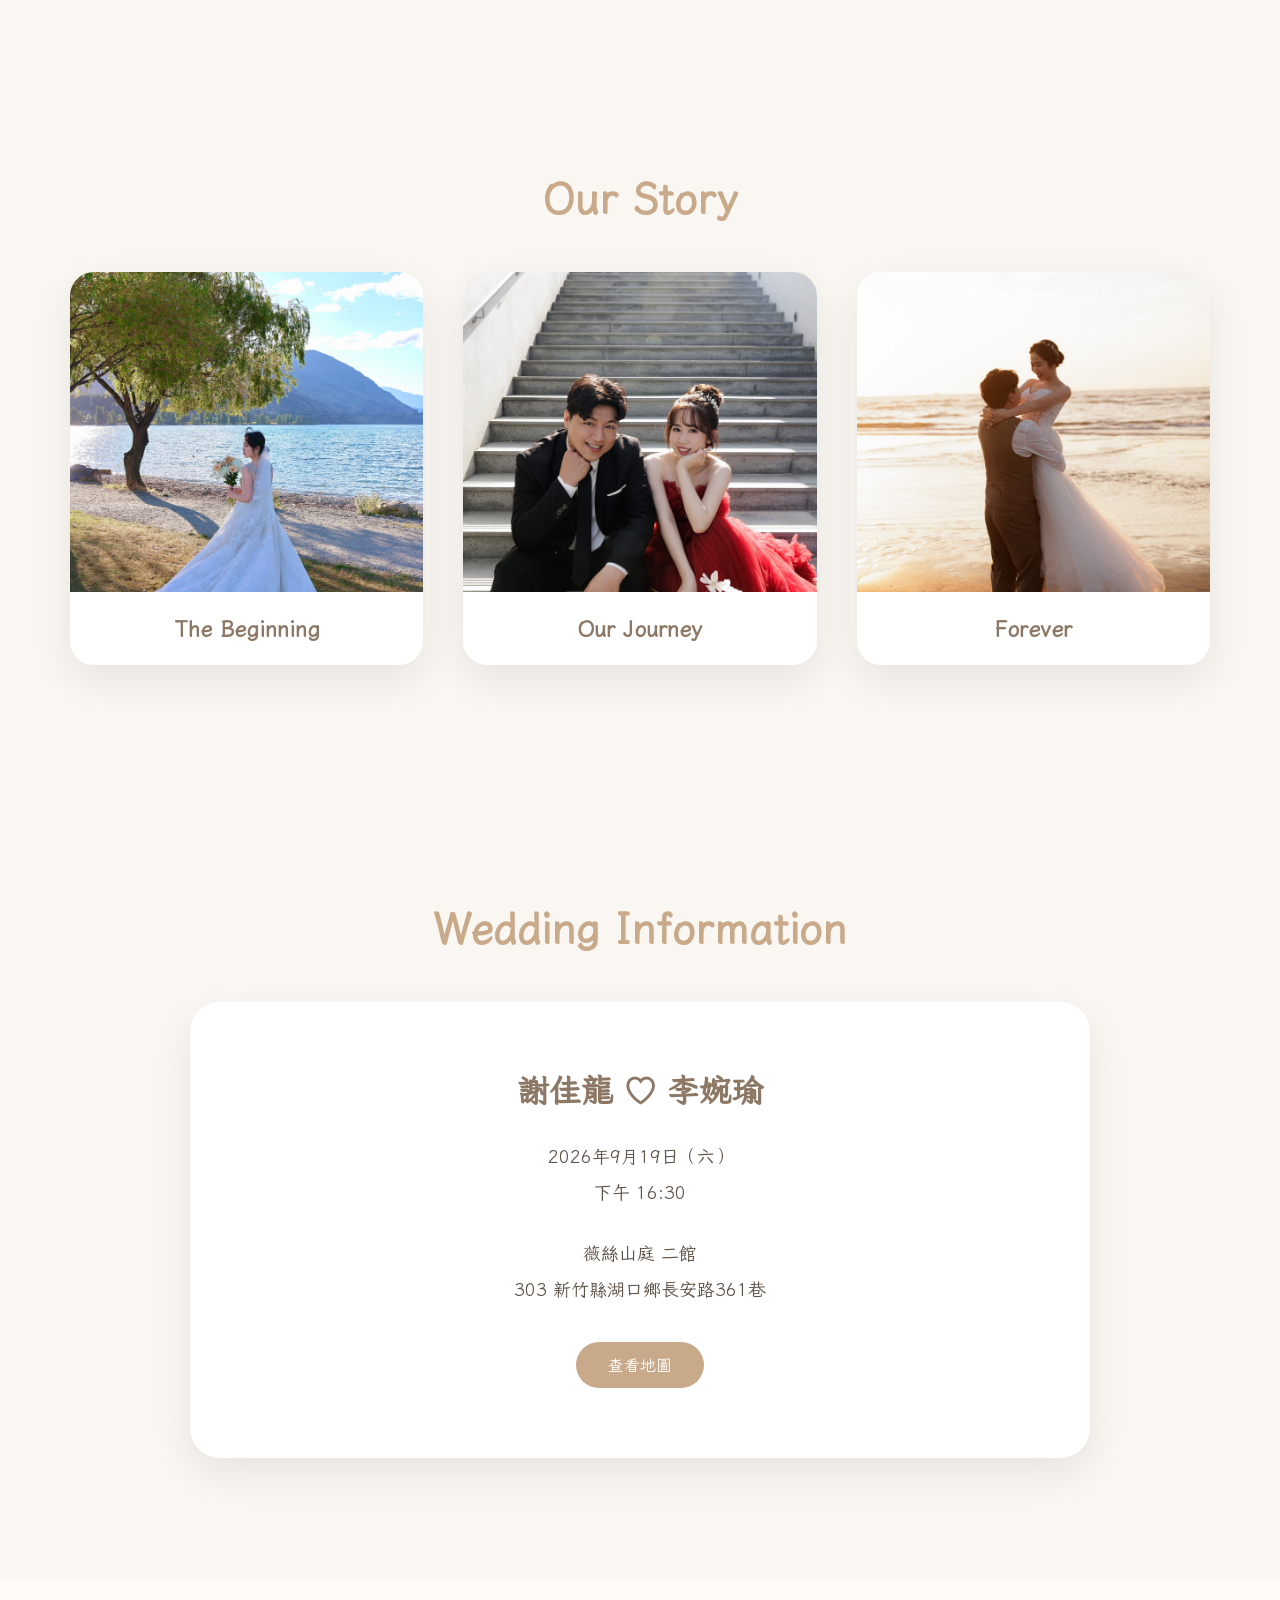
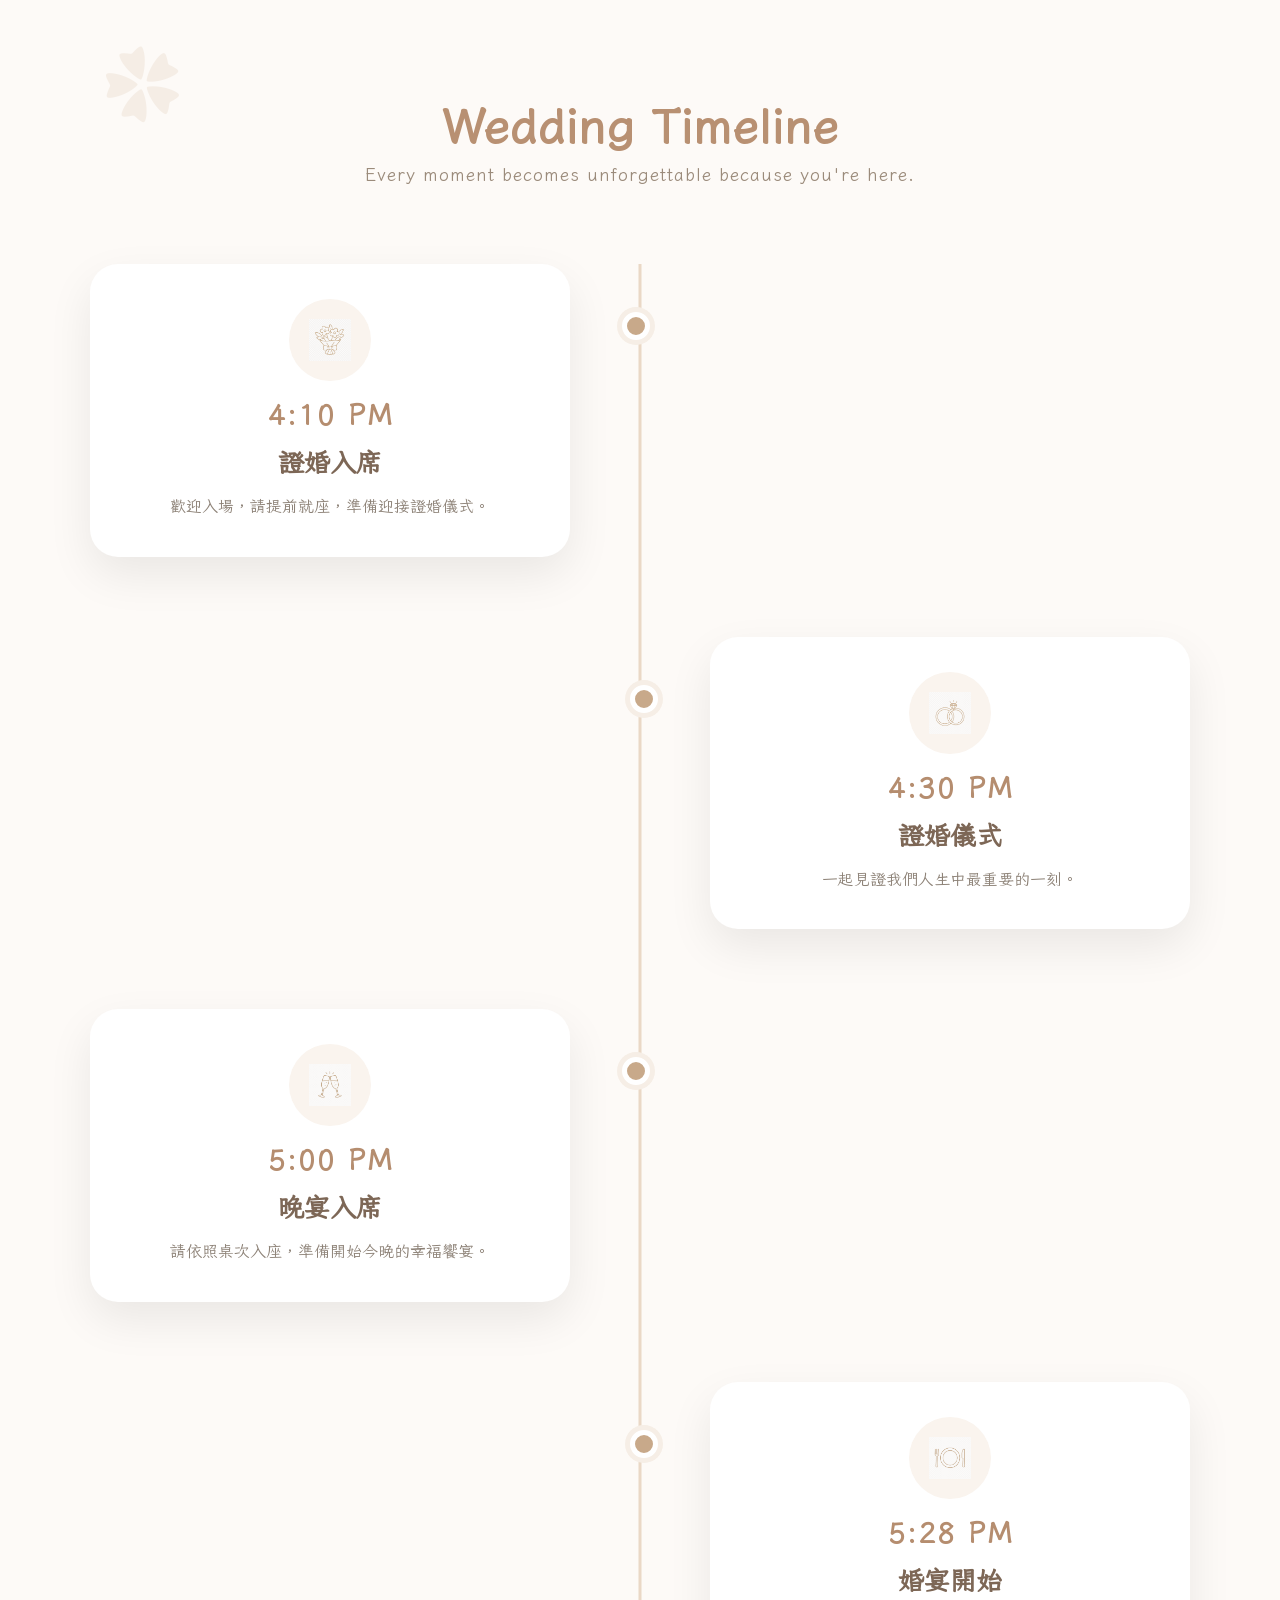
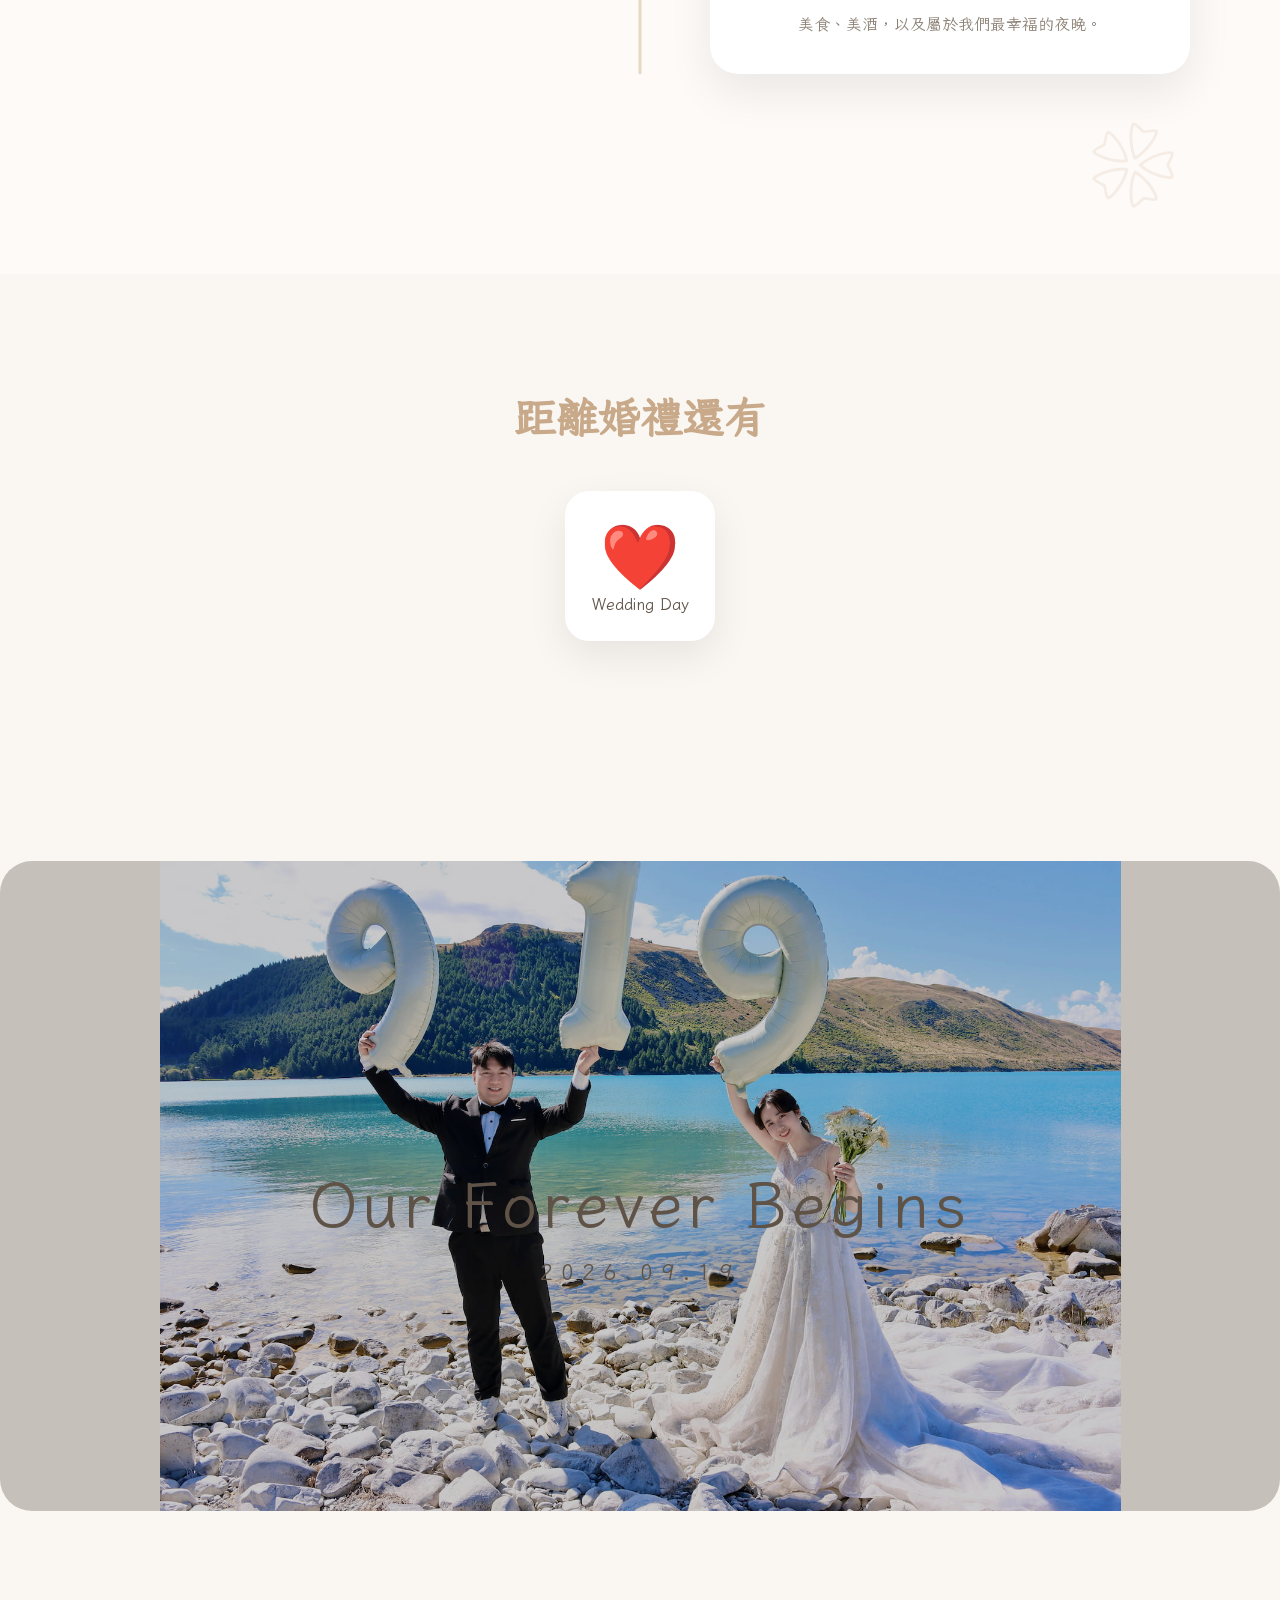
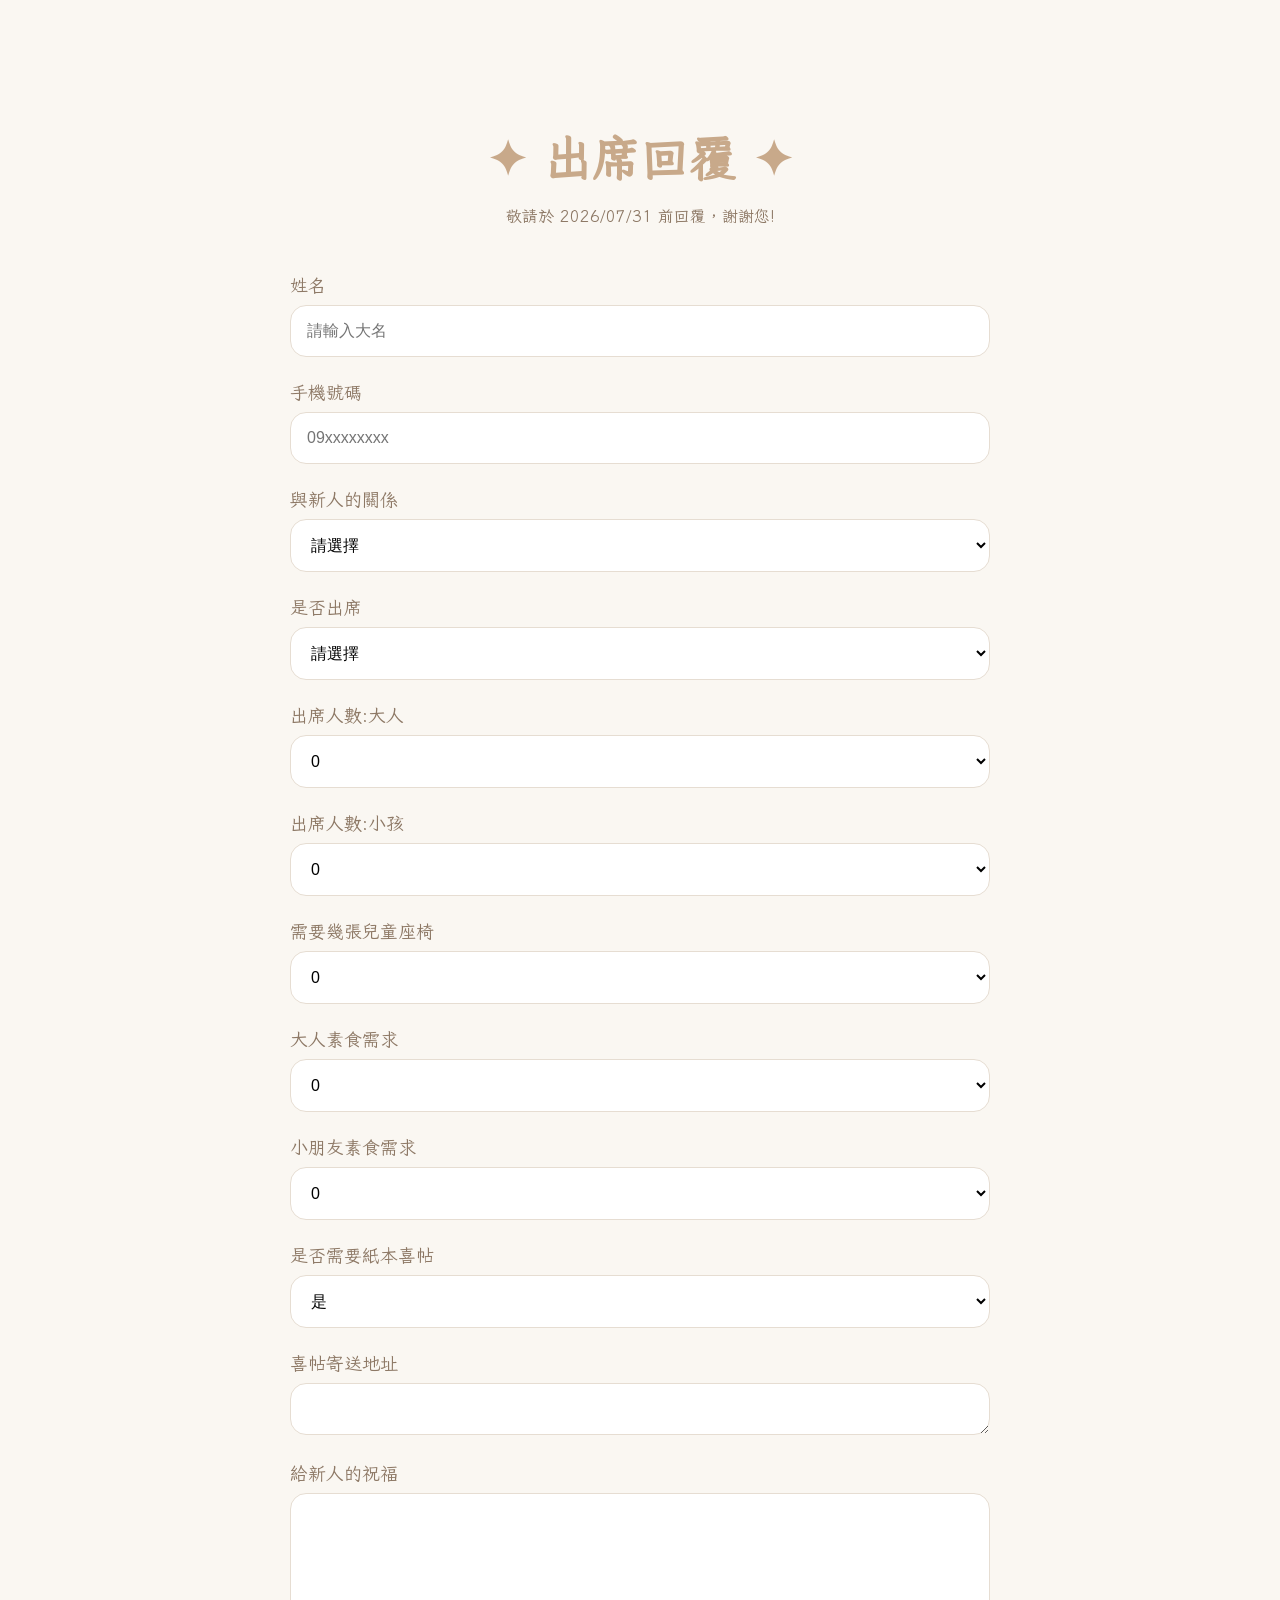
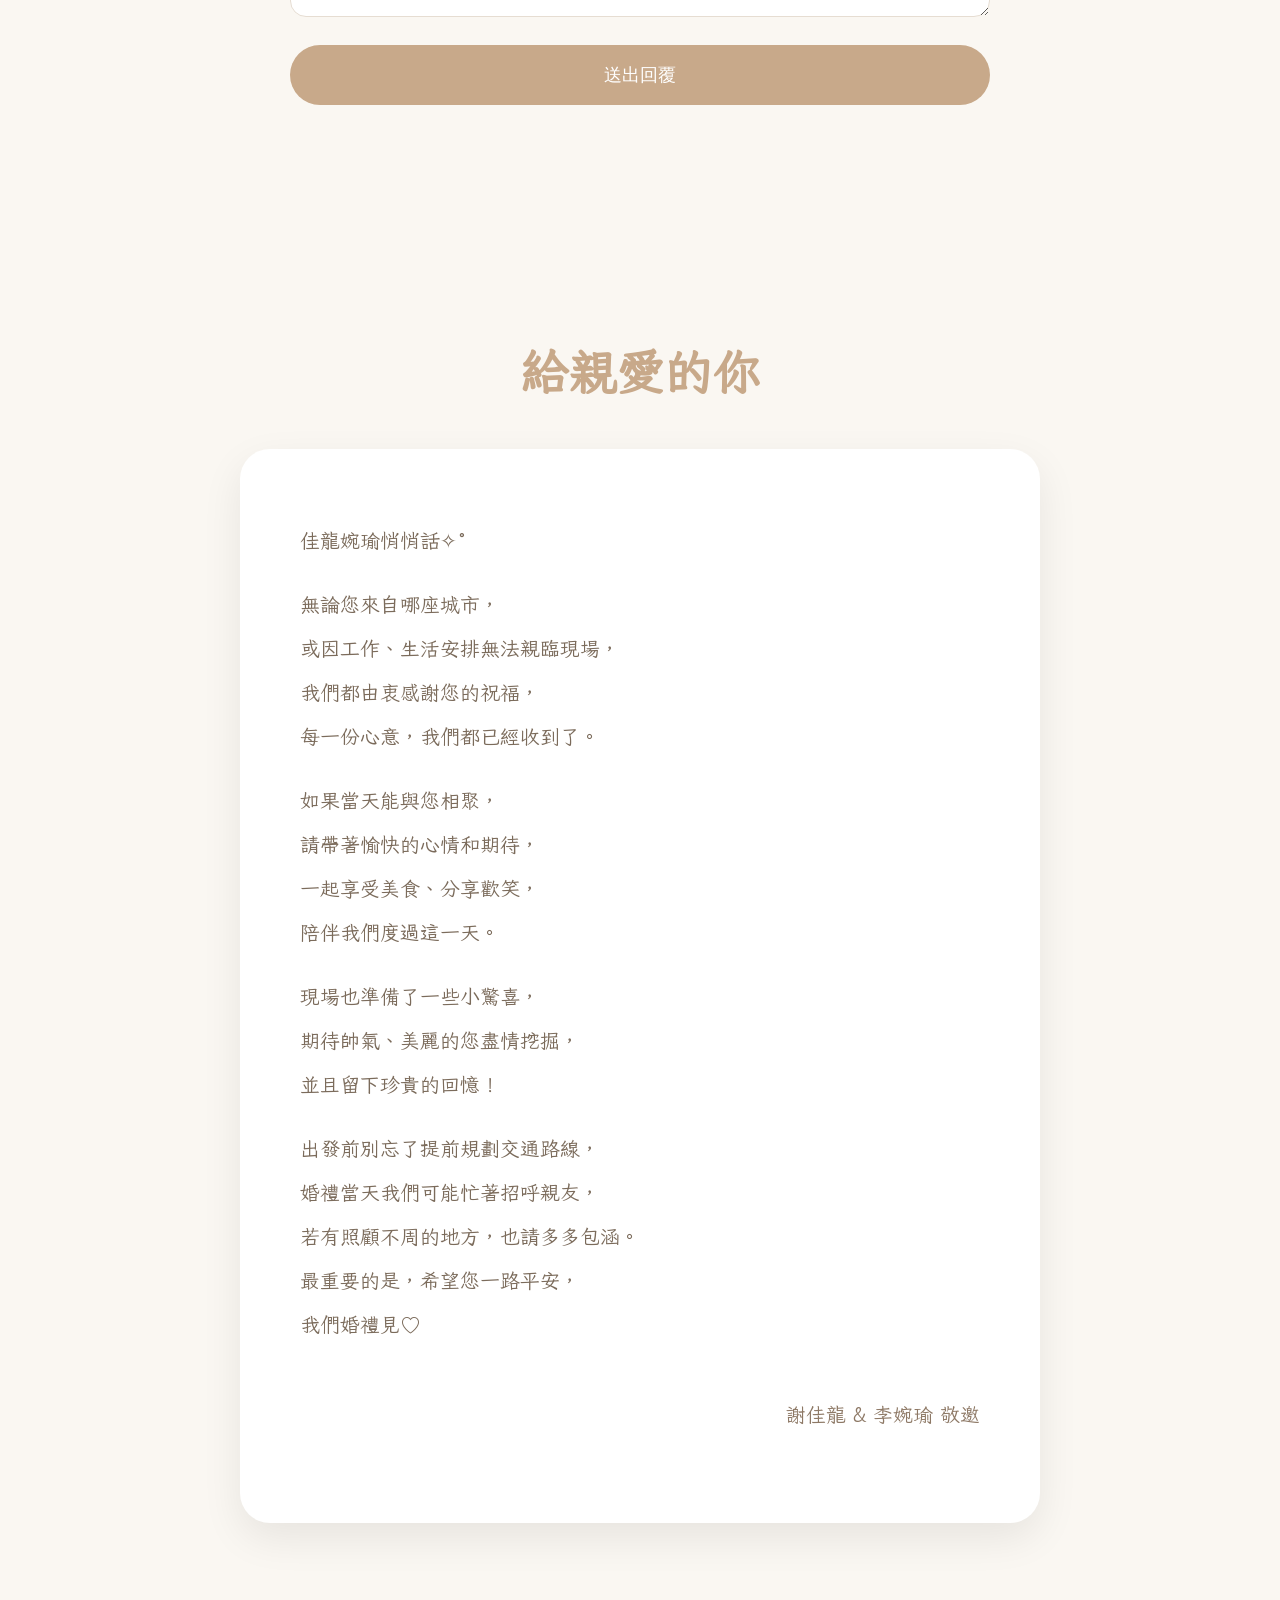
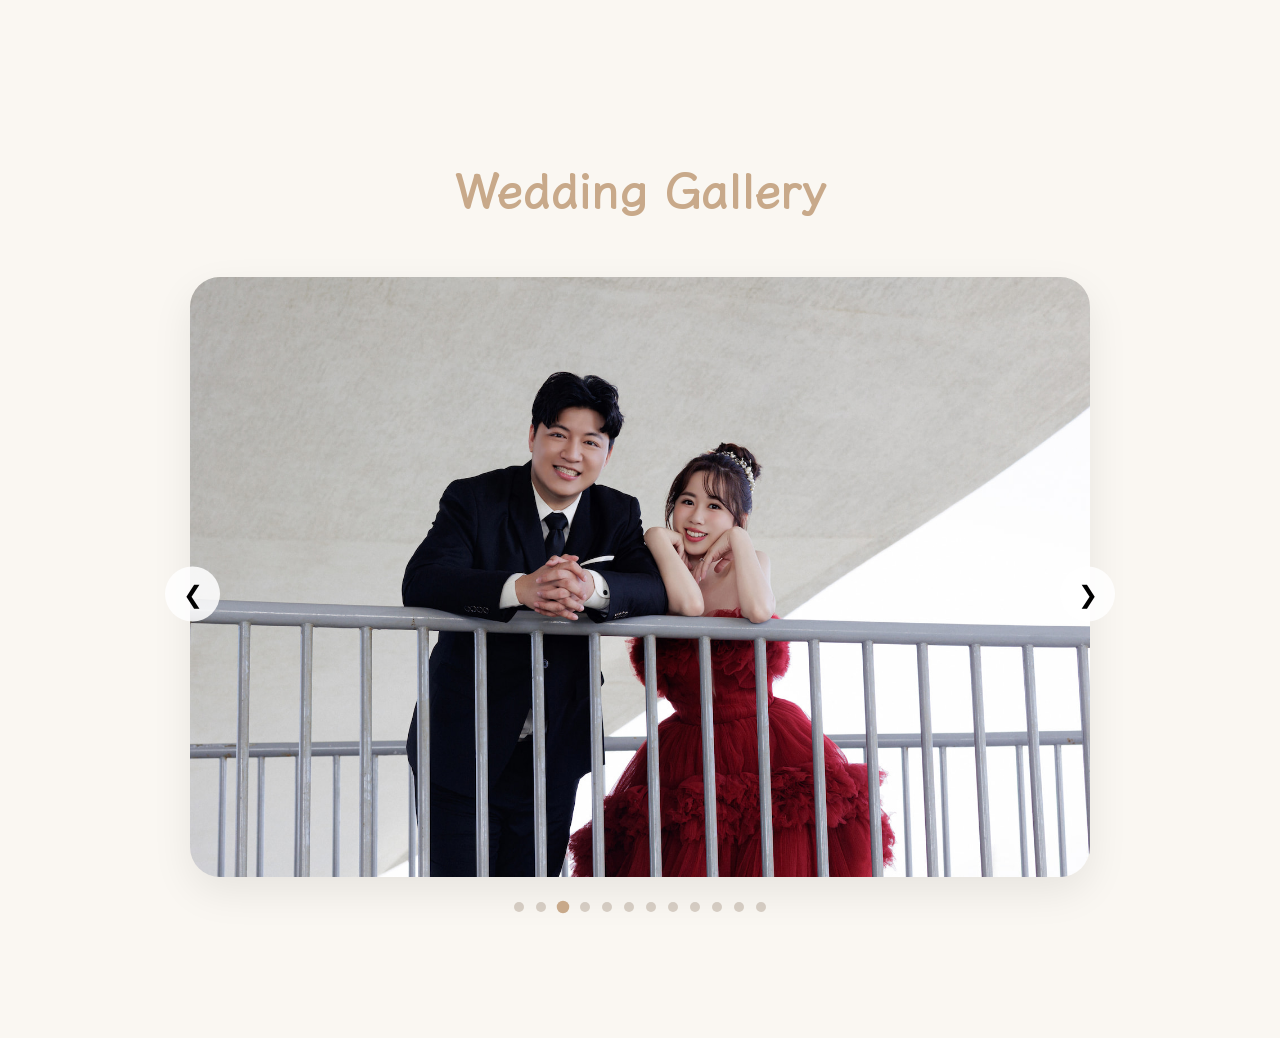
==== commit c2522a68: "Update index.html" ====
--- a/index.html
+++ b/index.html
@@ -432,18 +432,6 @@
                 <textarea id="address" rows="1"></textarea>
             </div>
 
-            <div class="form-group">
-                <label>是否需要電子喜帖</label>
-                <select id="epaper">
-                    <option>是</option>
-                    <option>否</option>
-                </select>
-            </div>
-
-            <div class="form-group">
-                <label>電子信箱</label>
-                <textarea id="email" rows="1"></textarea>
-            </div>
             
             <div class="form-group">
                 <label>給新人的祝福</label>
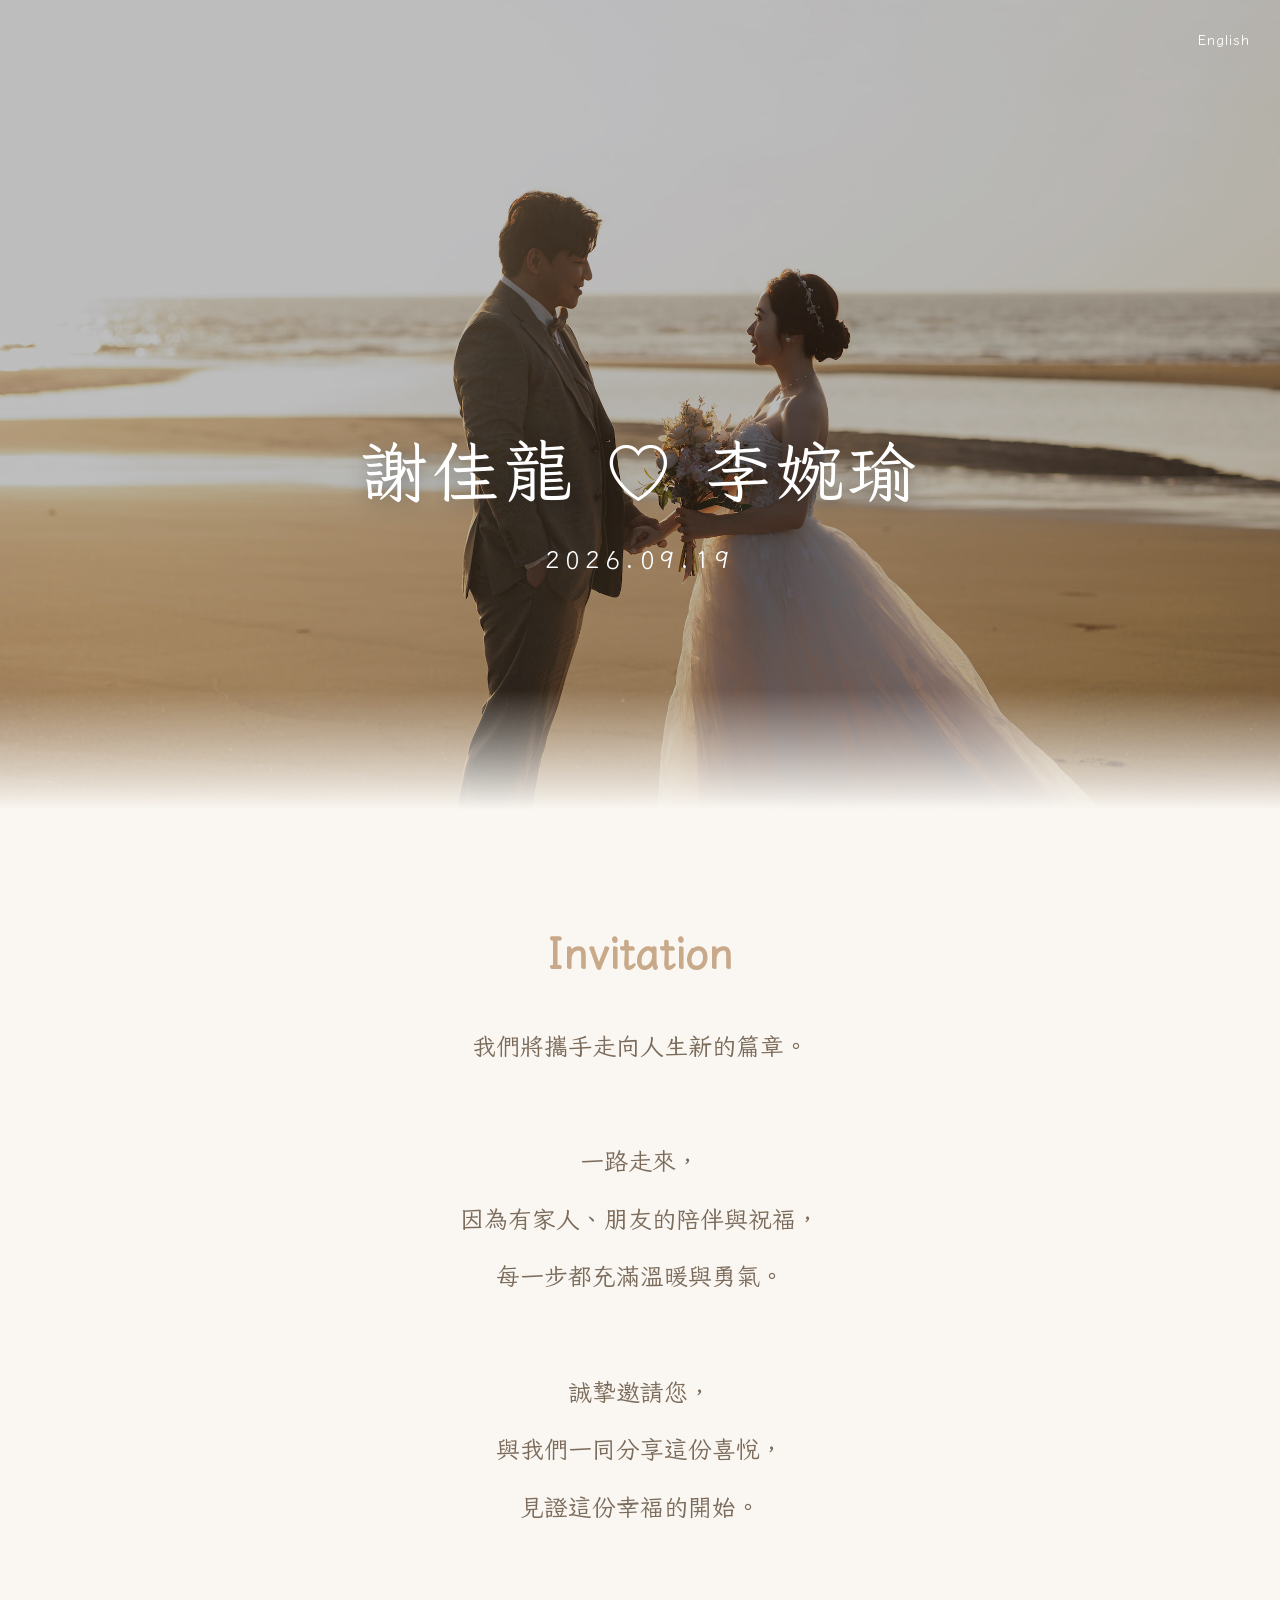
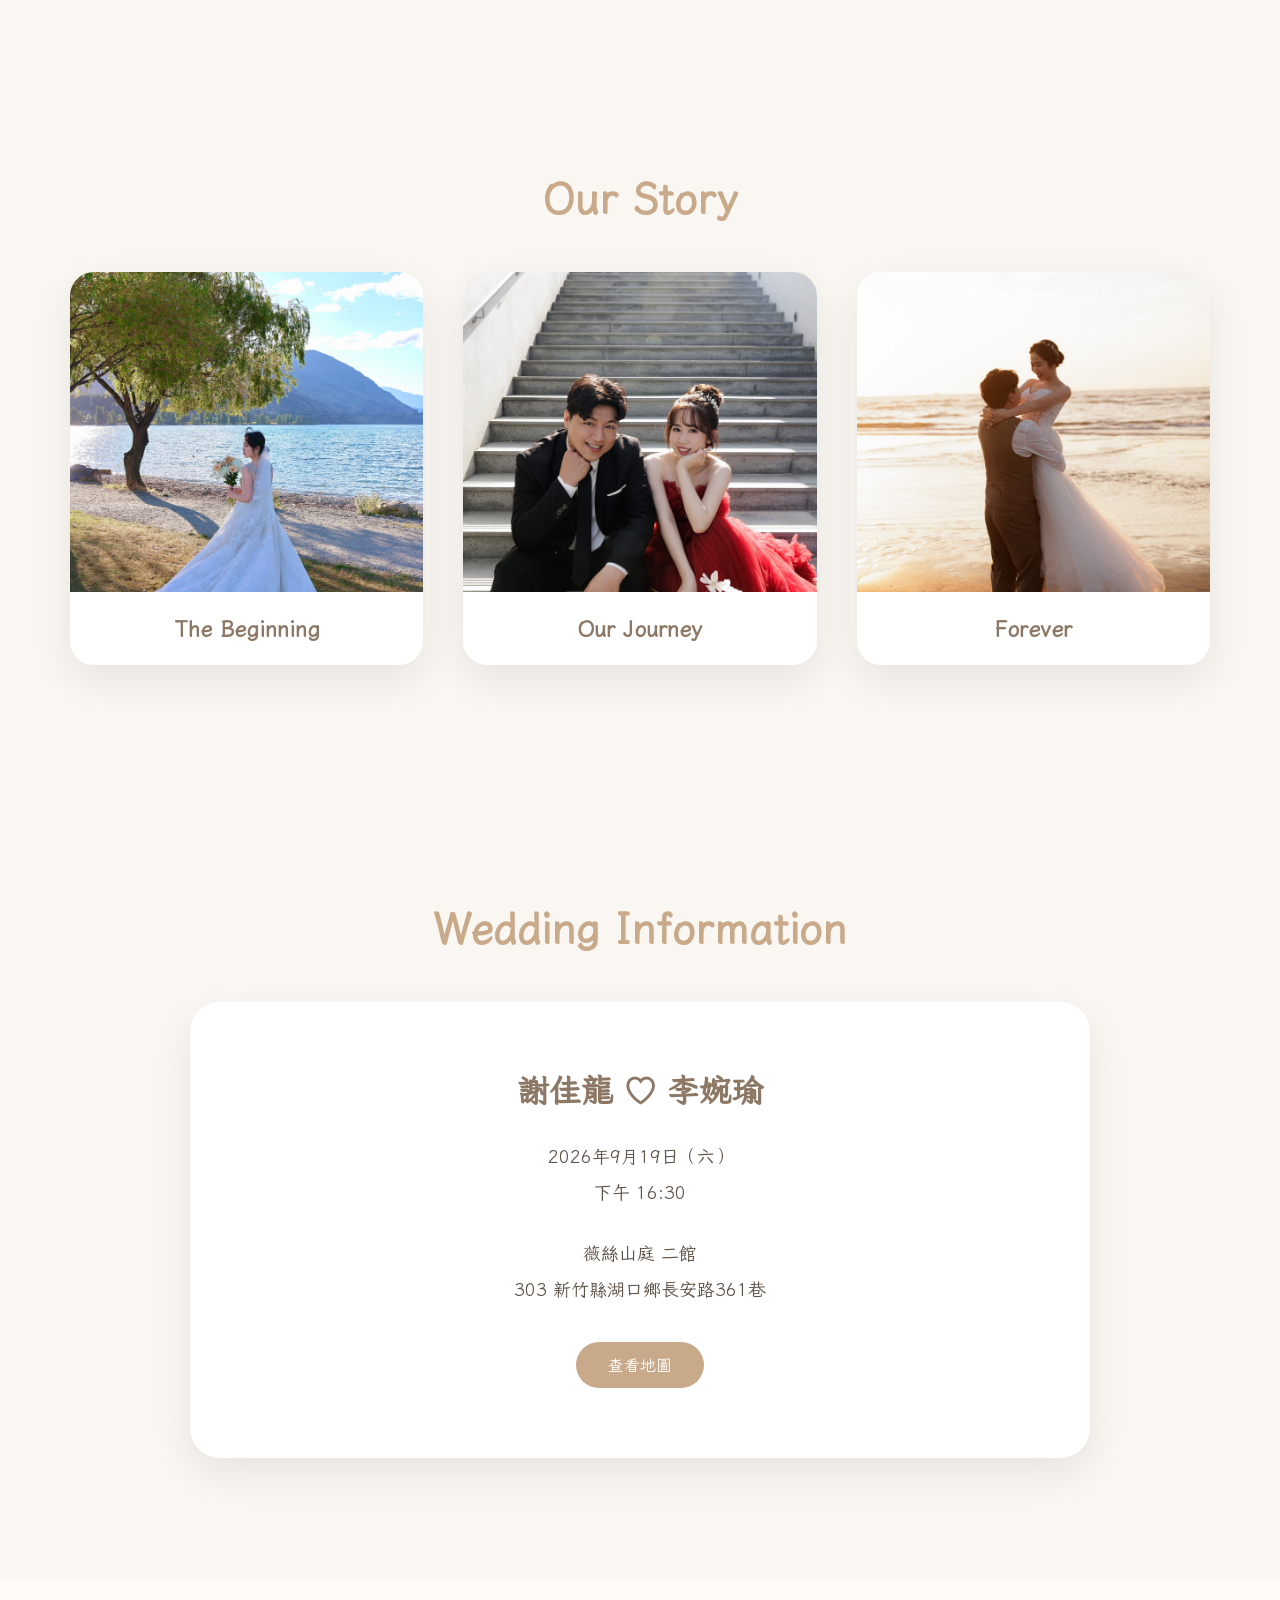
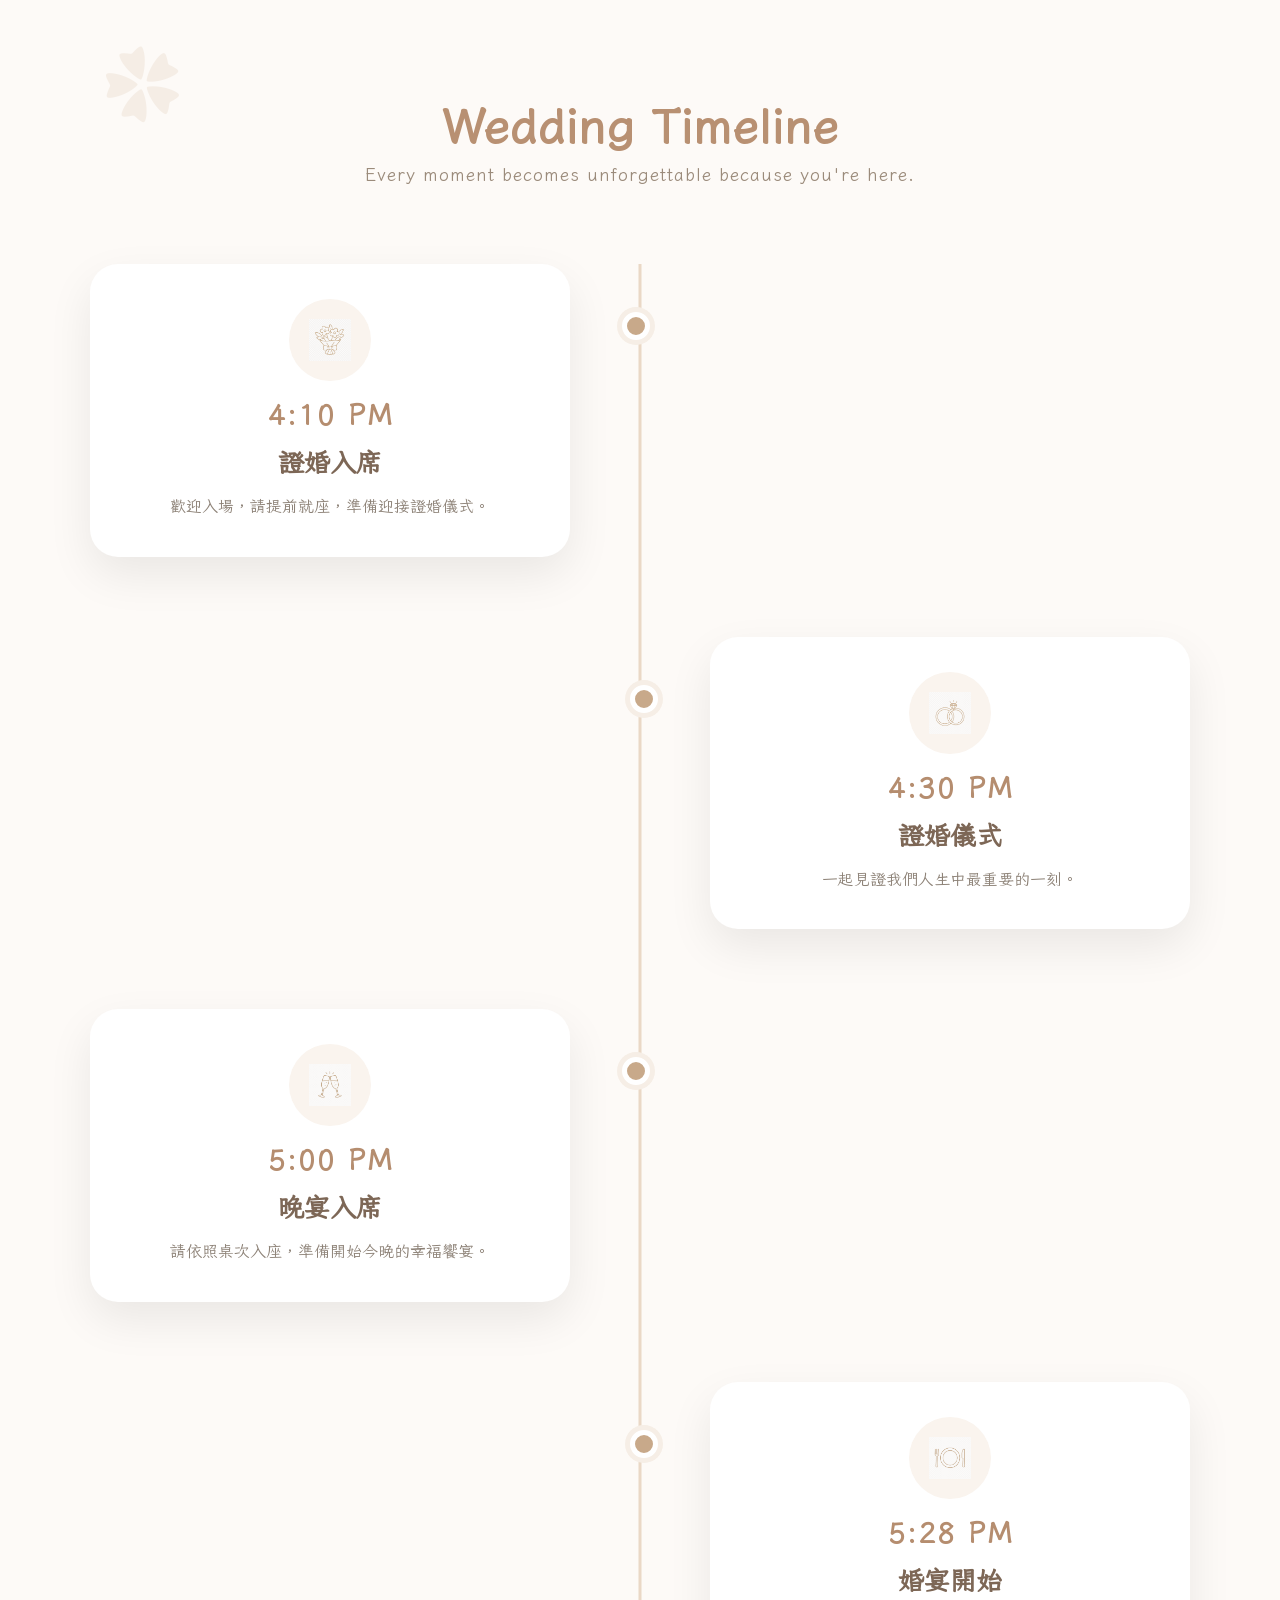
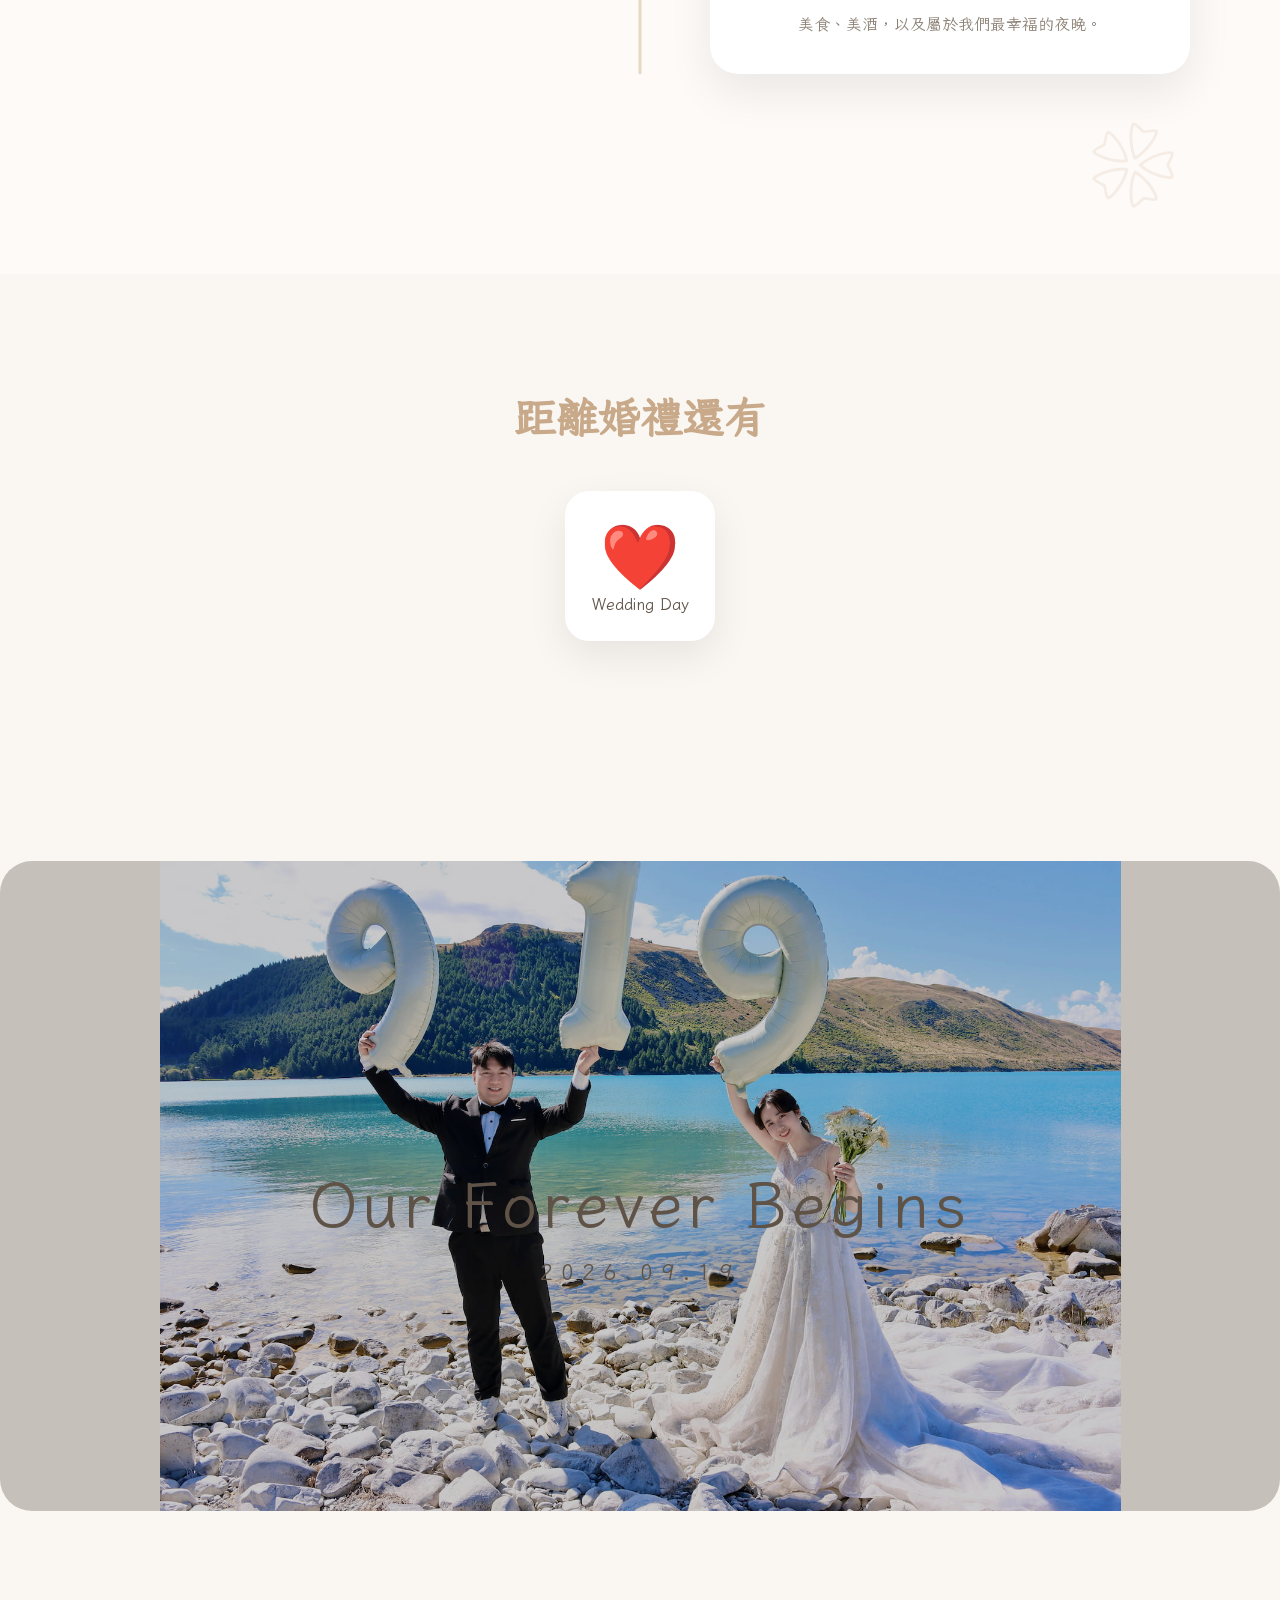
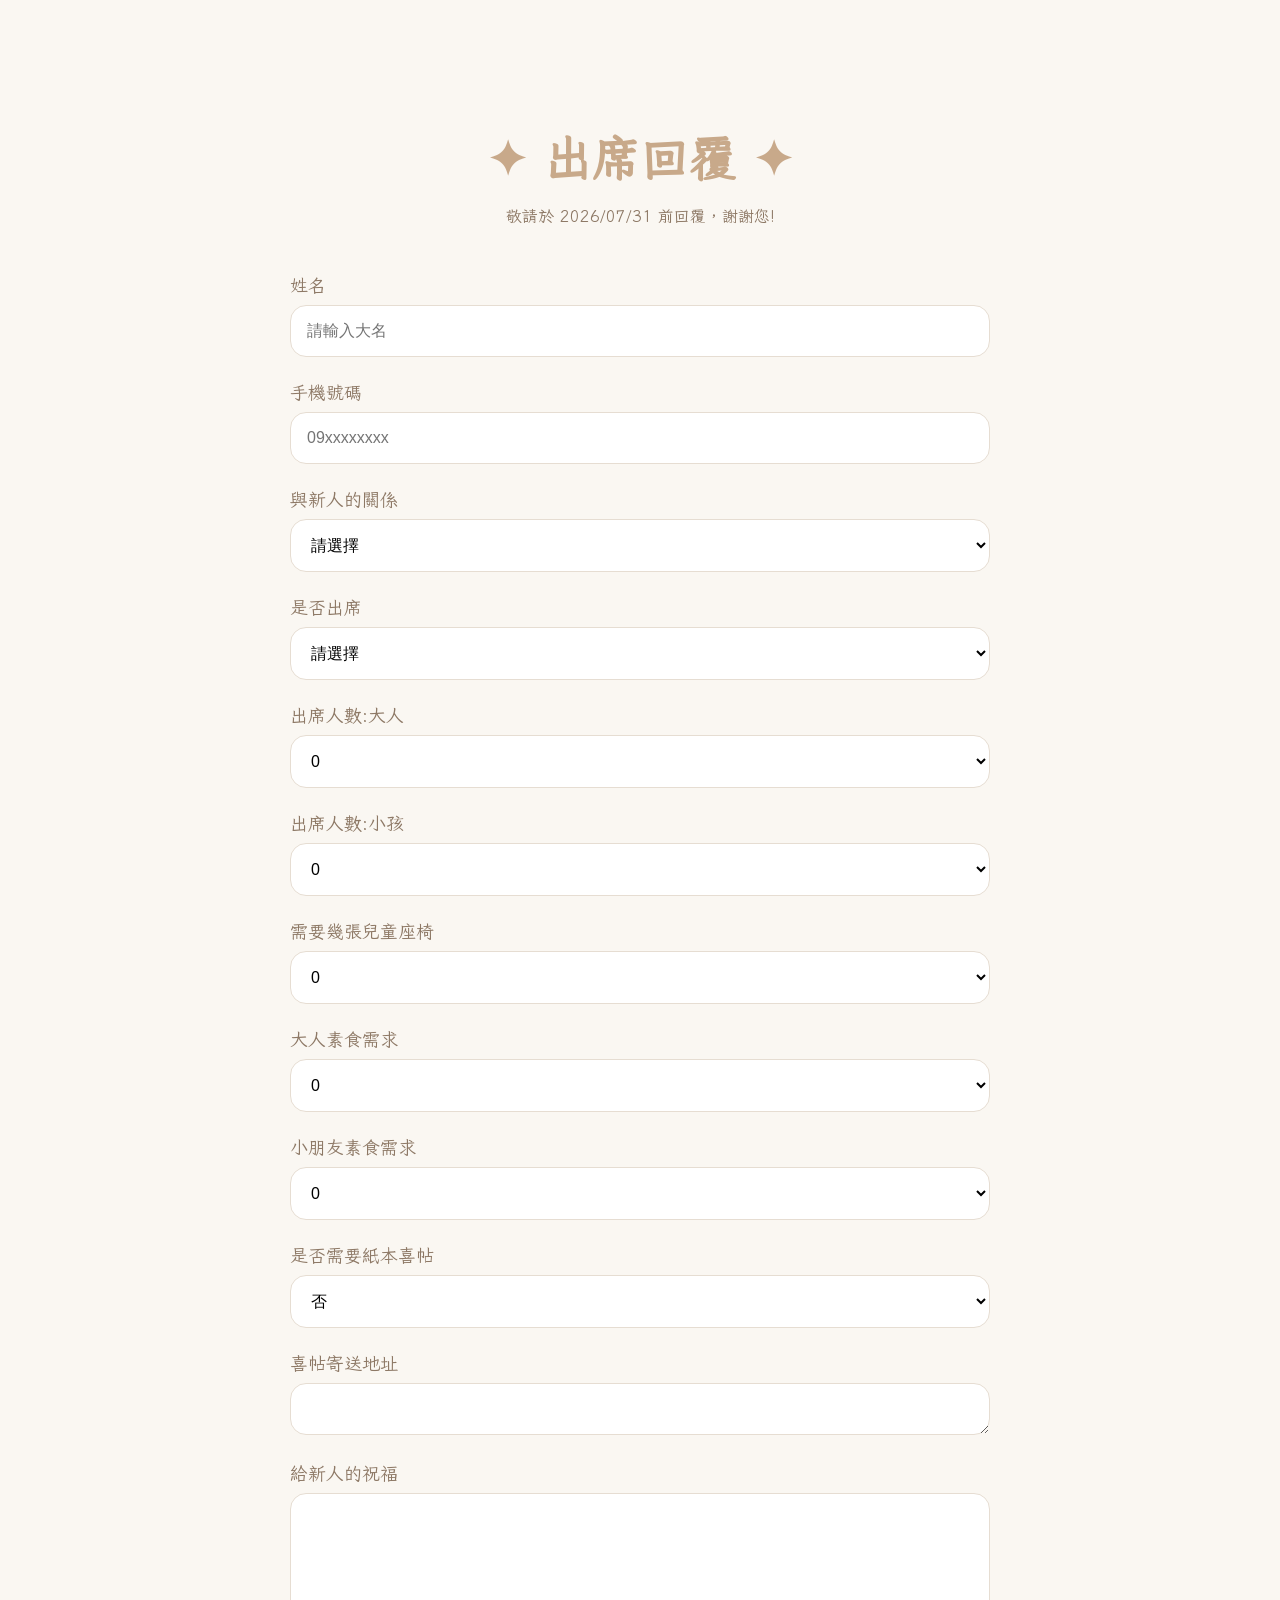
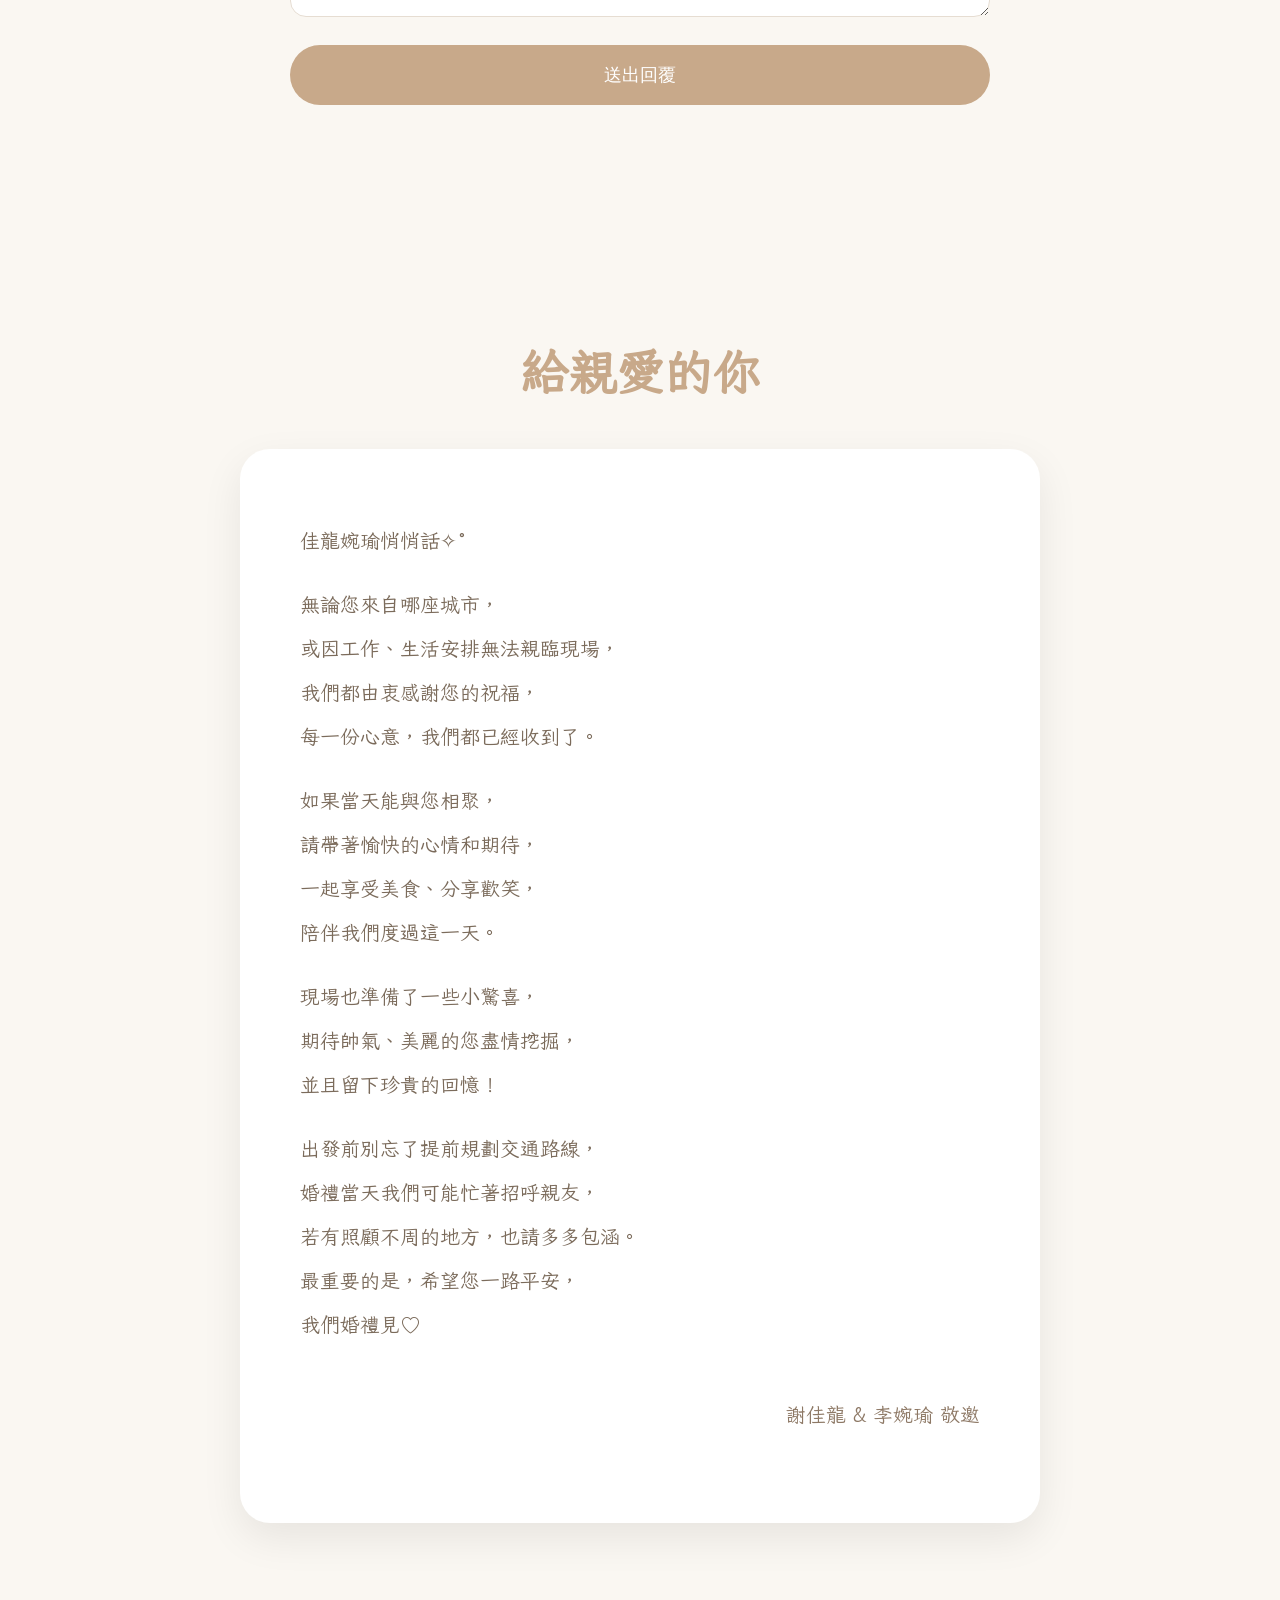
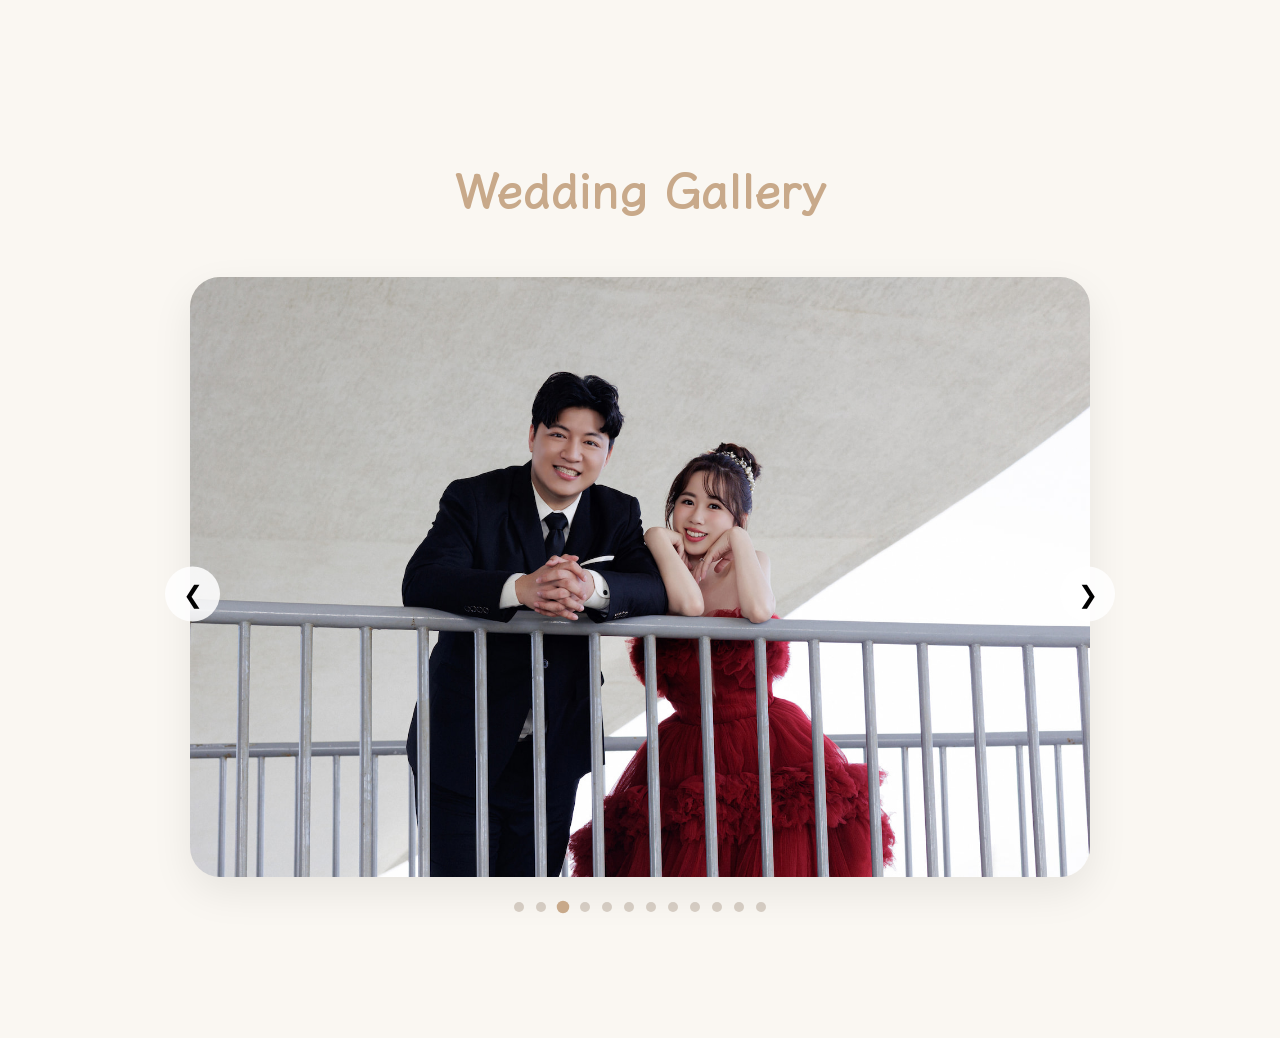
==== commit c4a7fe95: "Update index.html" ====
--- a/index.html
+++ b/index.html
@@ -422,8 +422,8 @@
             <div class="form-group">
                 <label>是否需要紙本喜帖</label>
                 <select id="paper">
+                    <option>否</option>
                     <option>是</option>
-                    <option>否</option>
                 </select>
             </div>
 
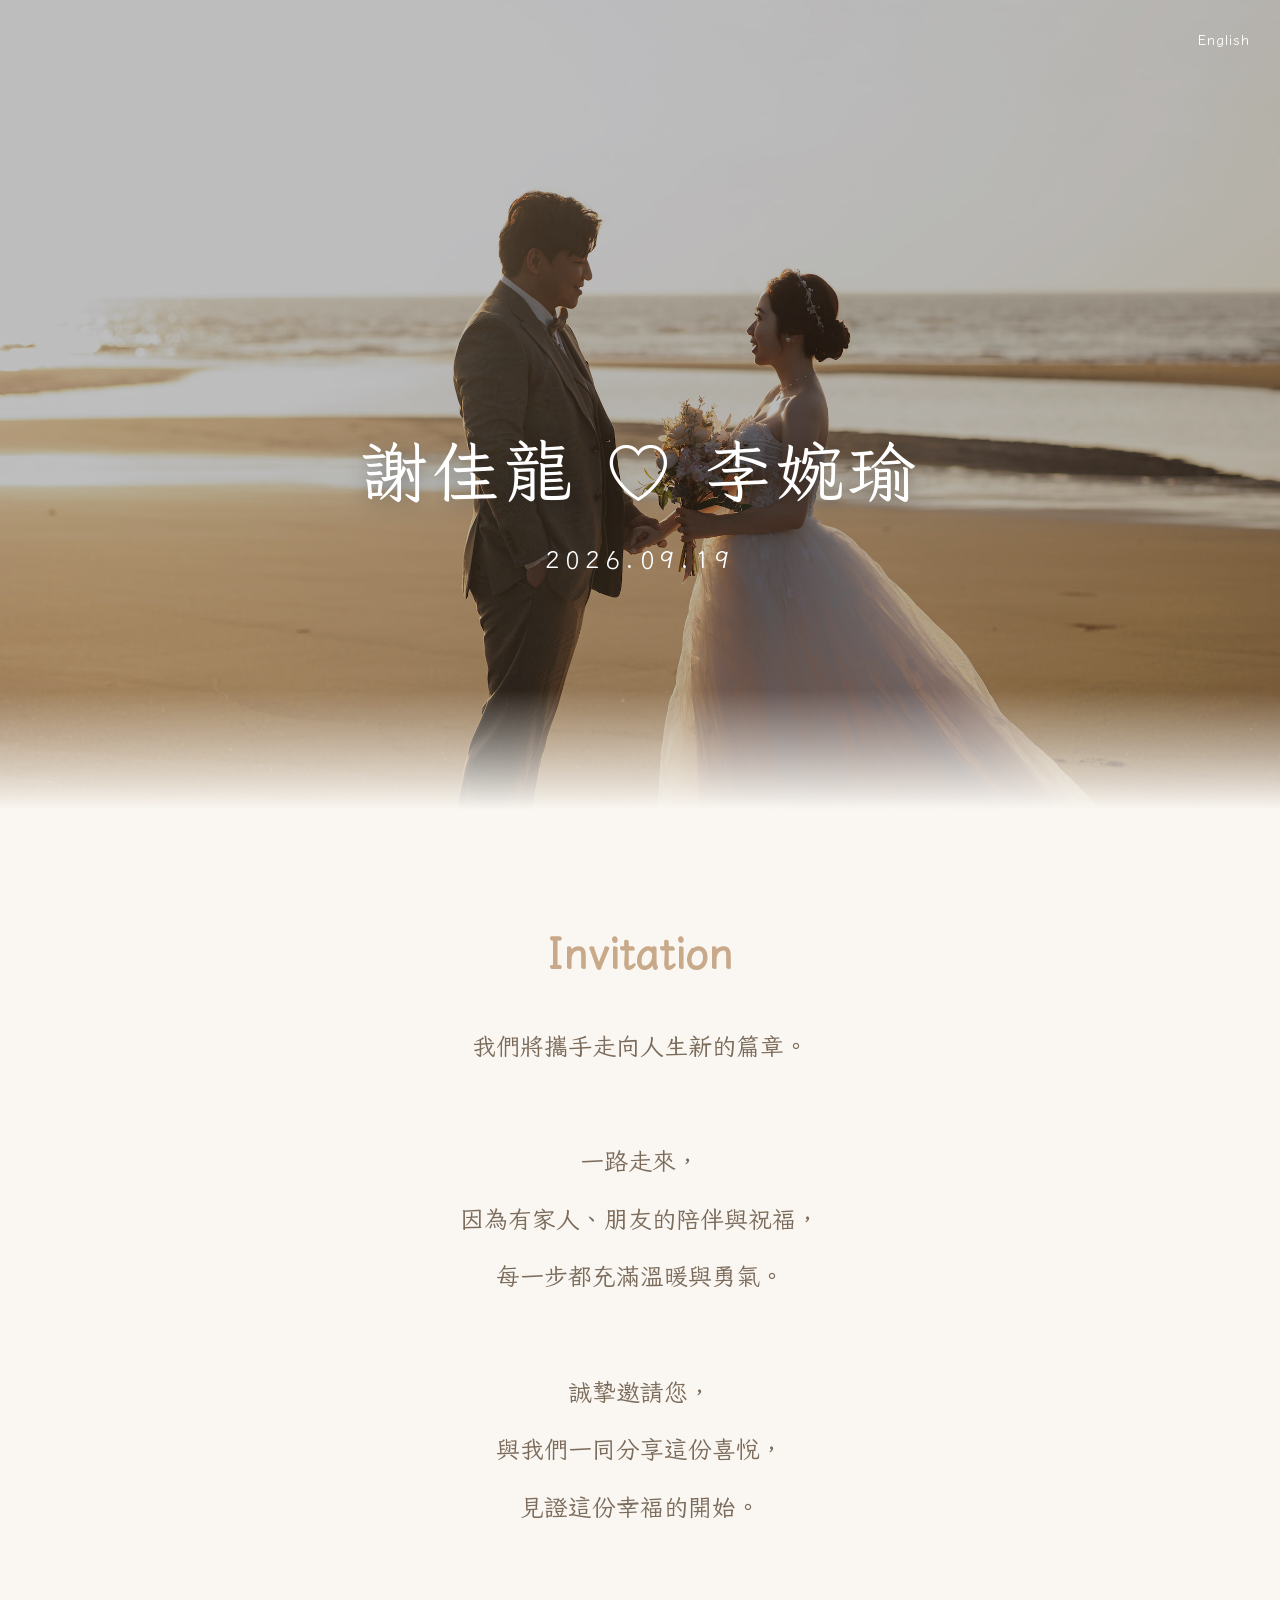
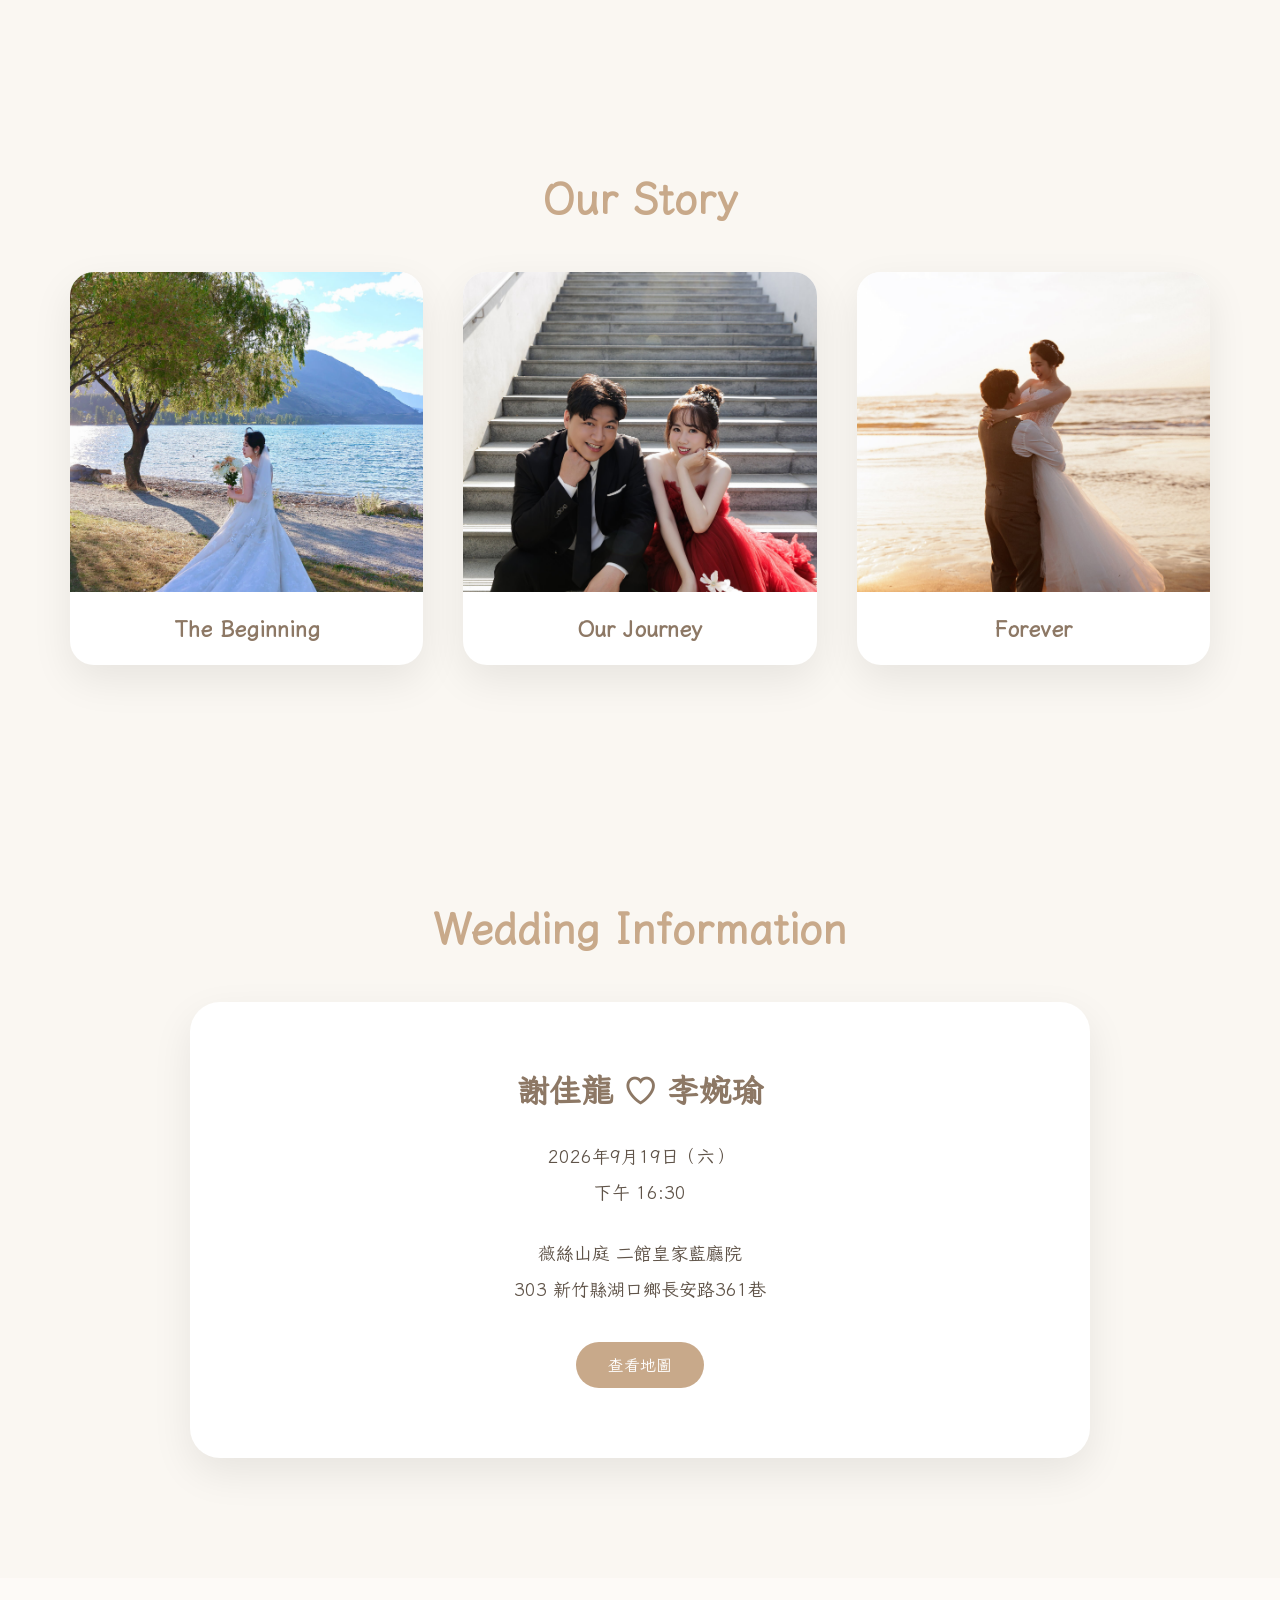
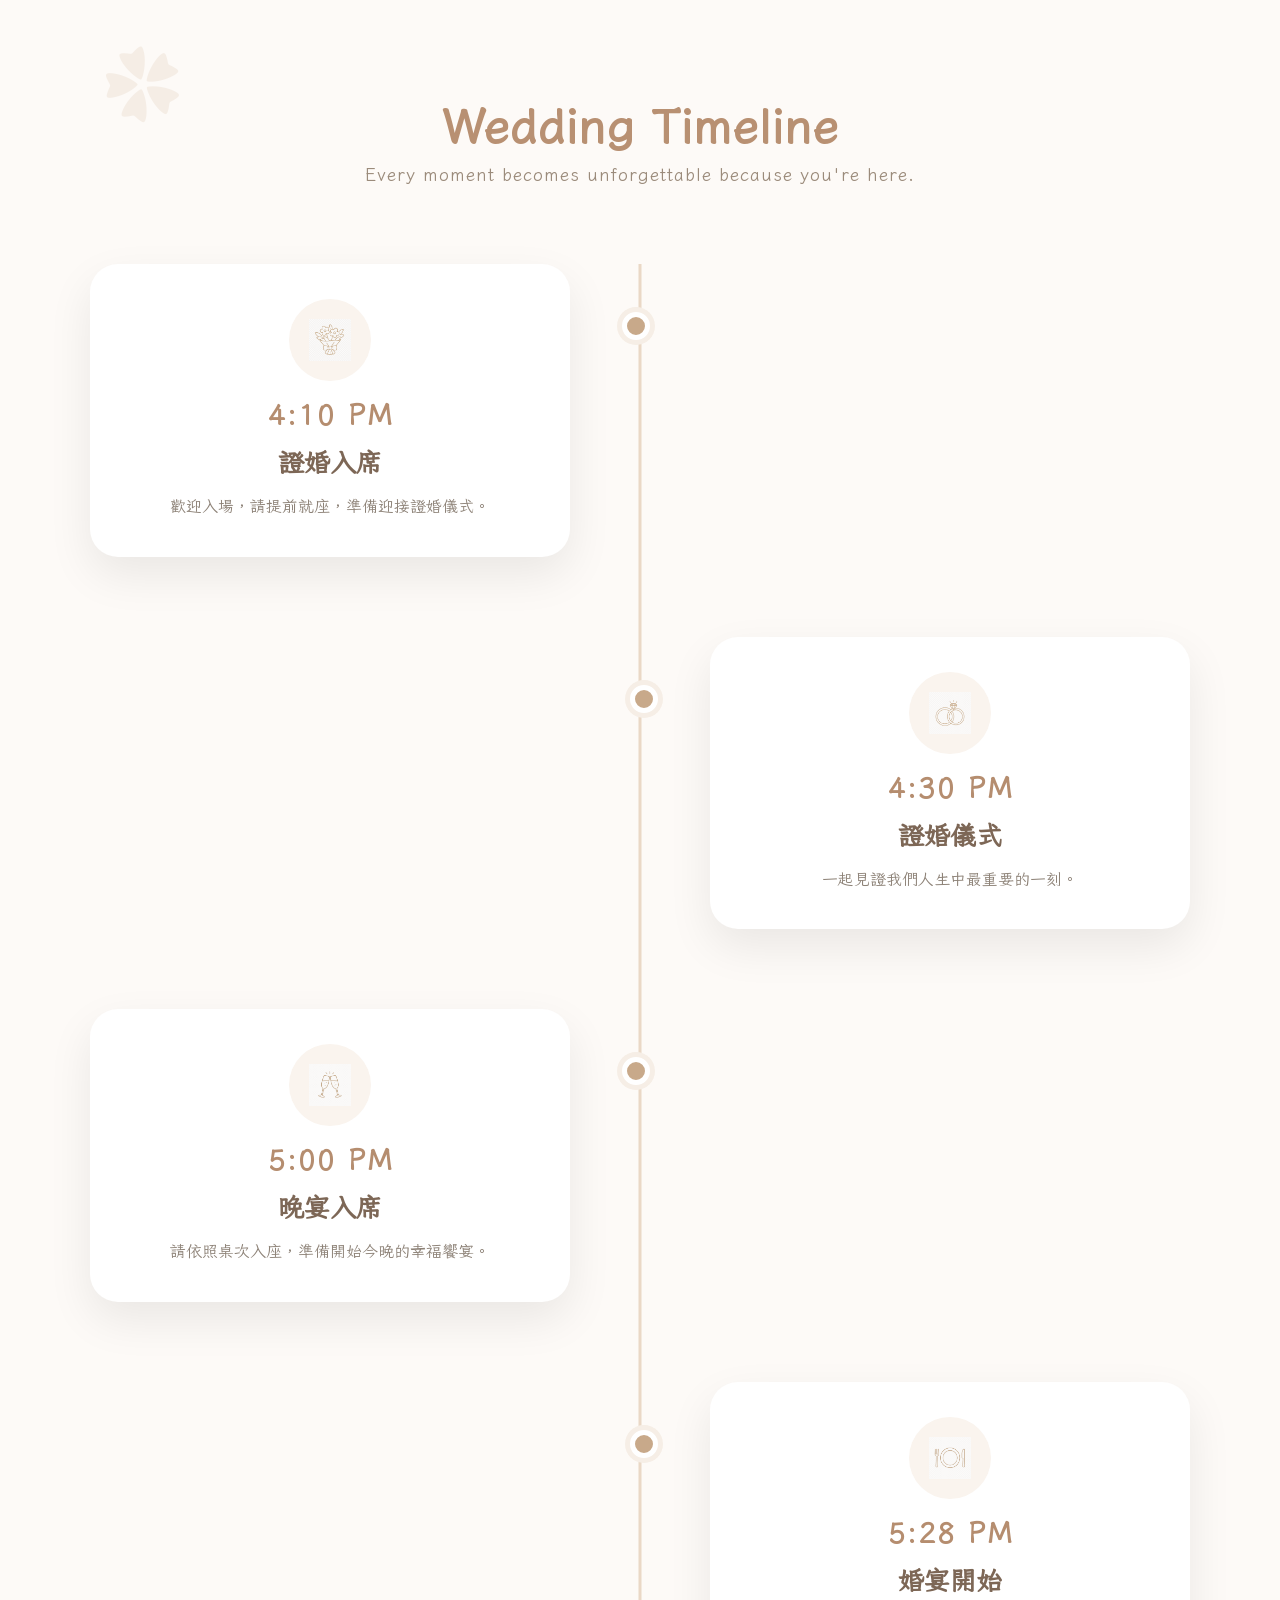
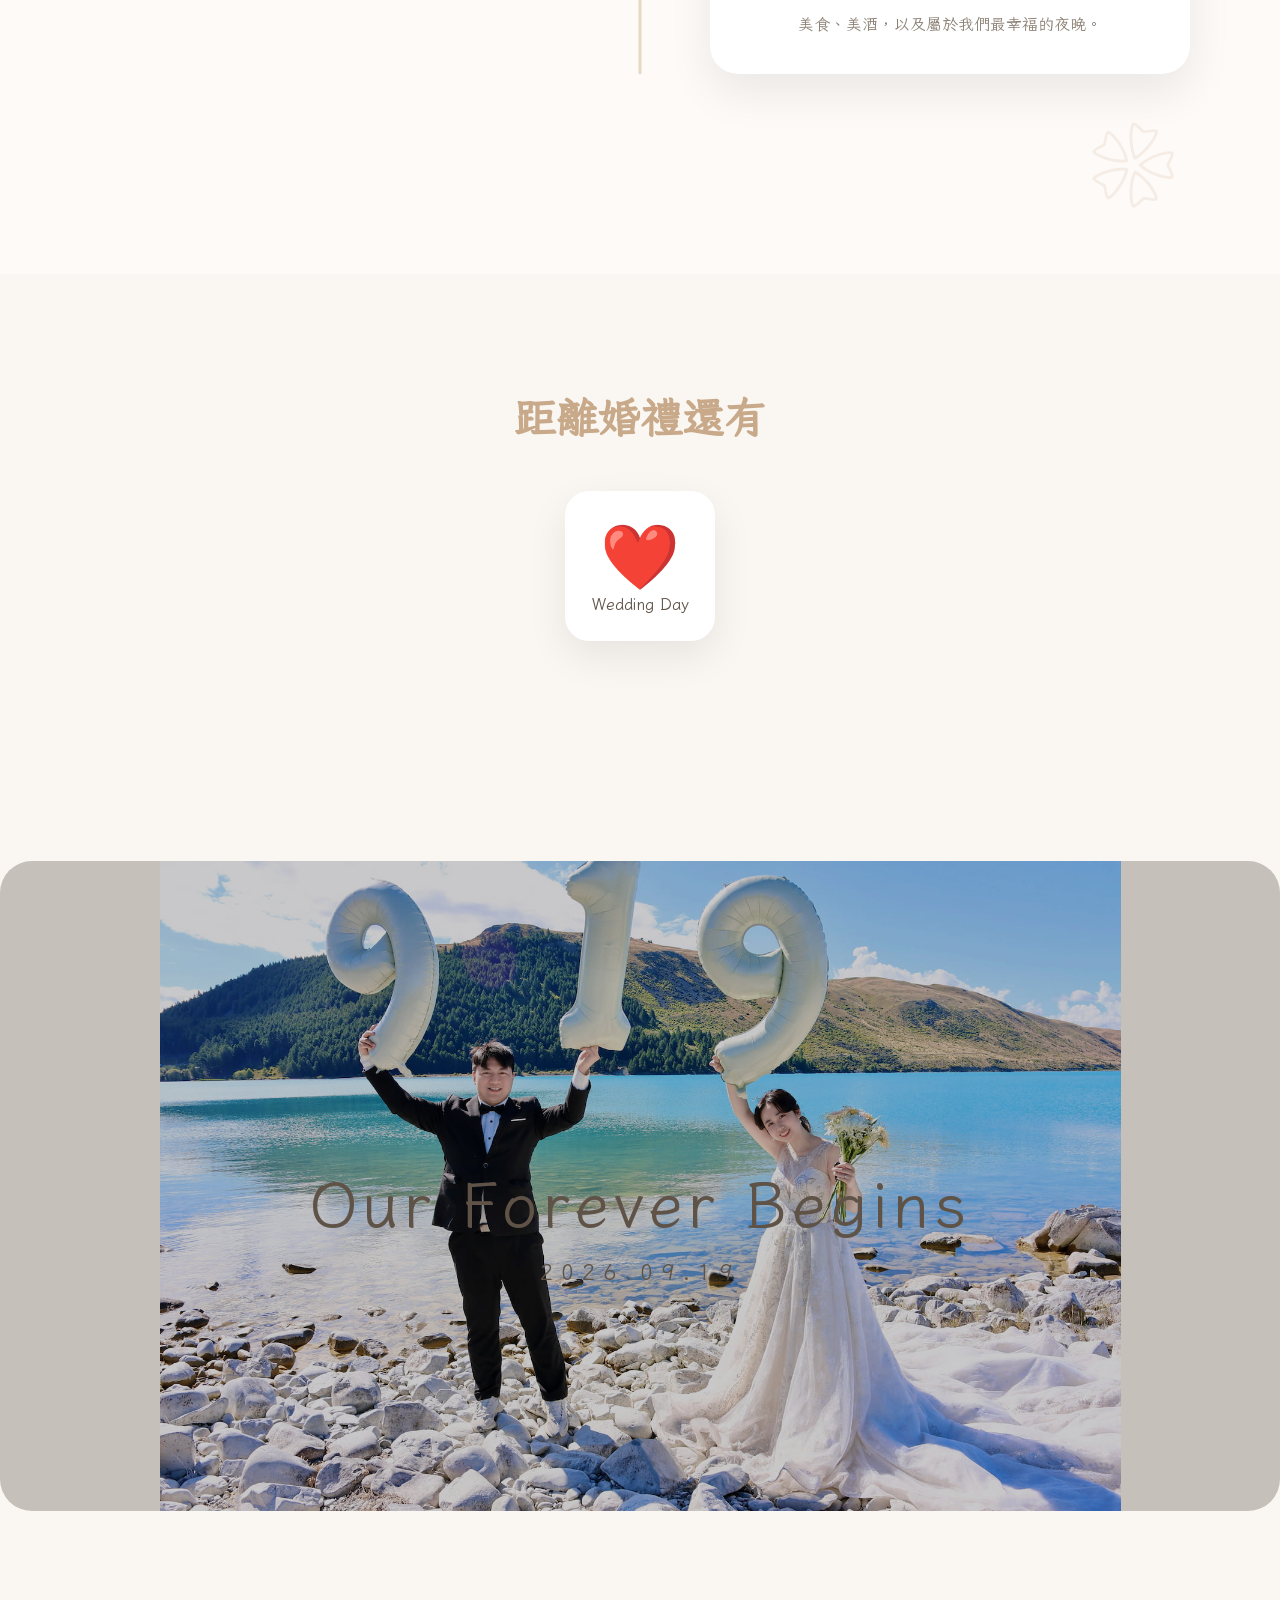
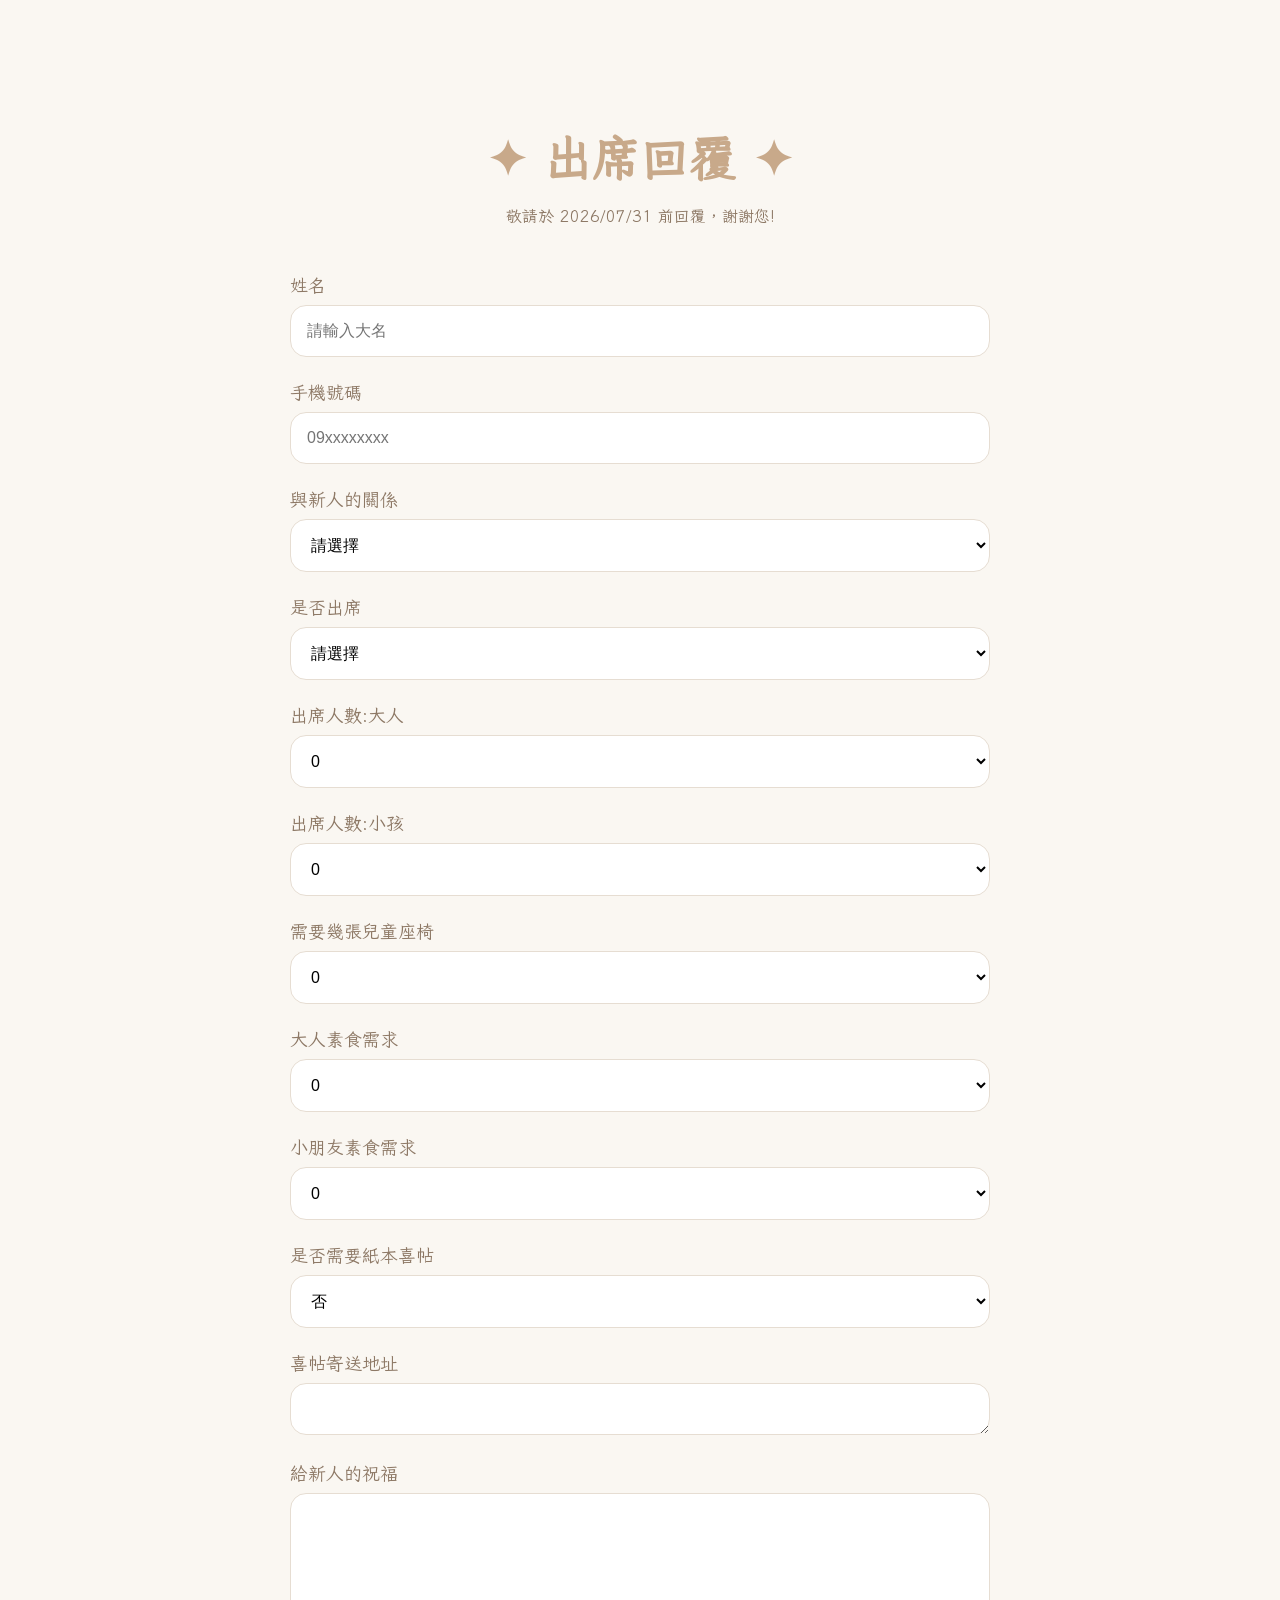
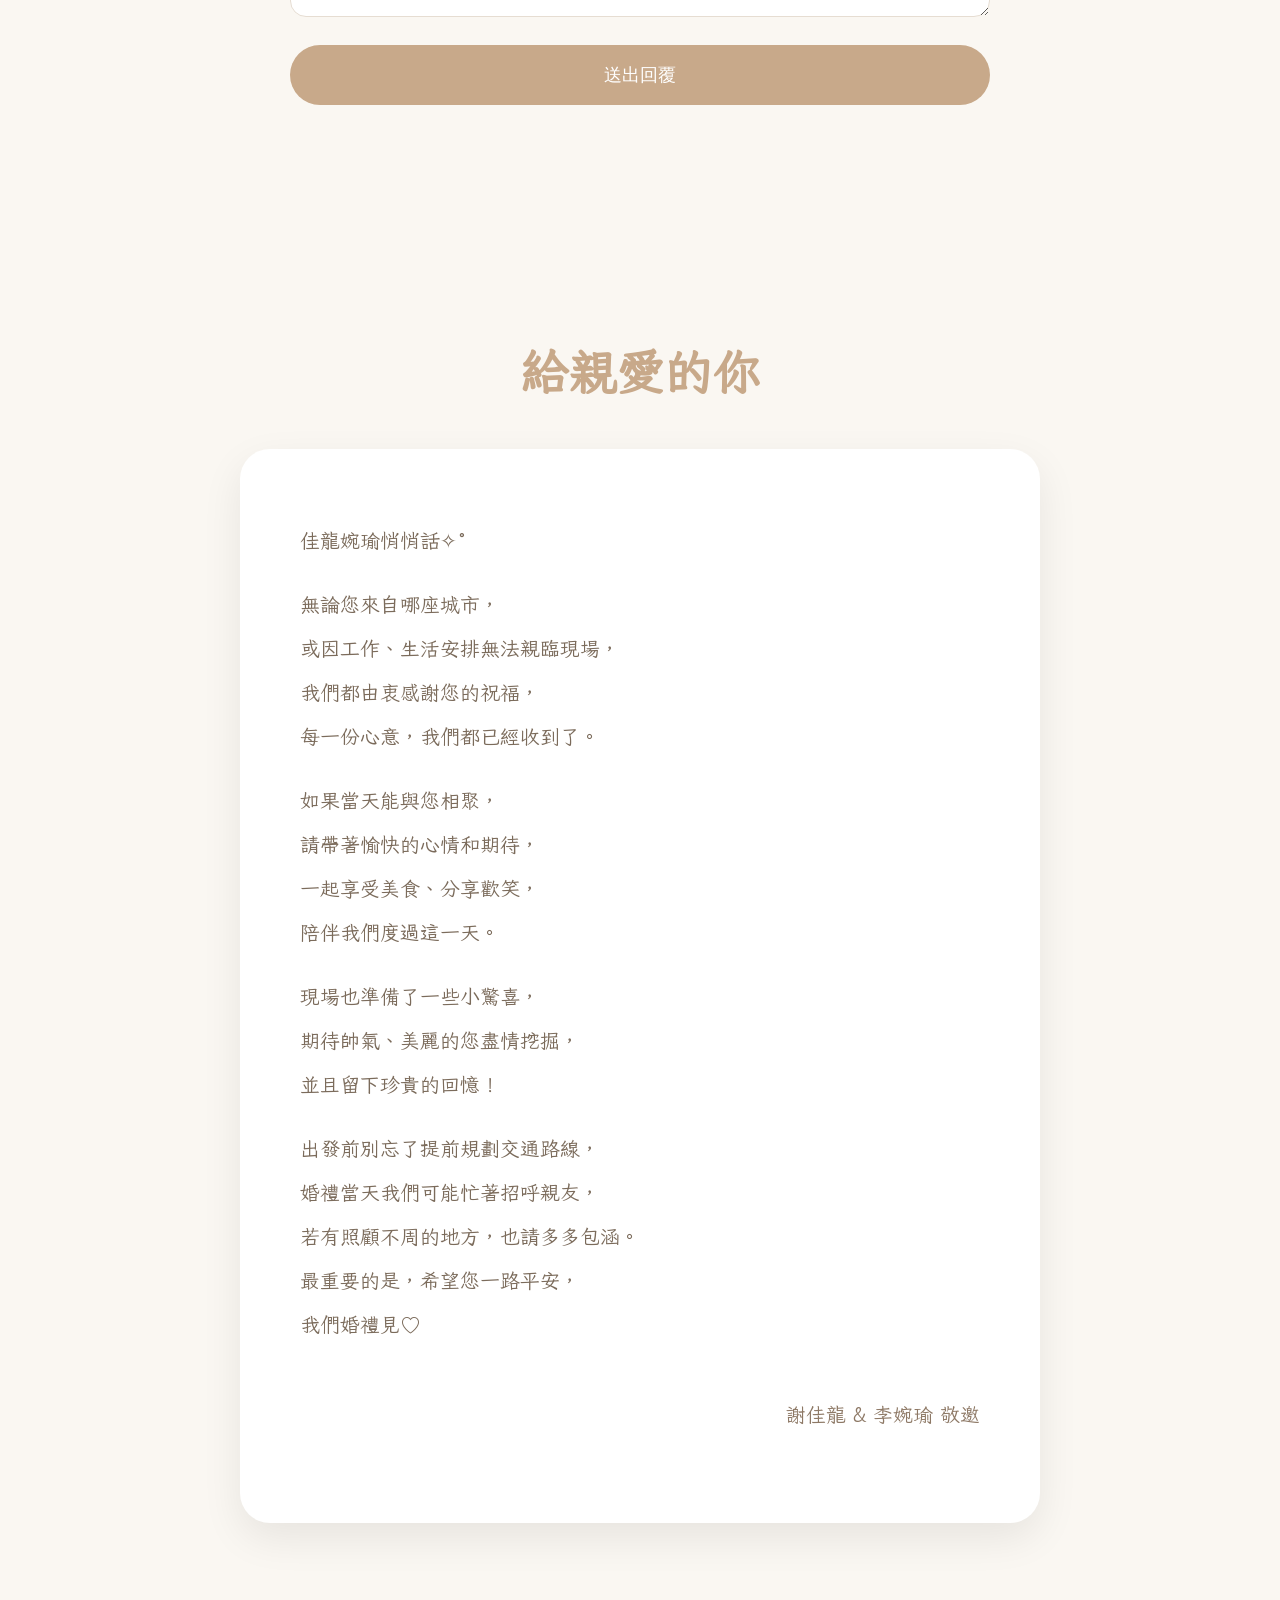
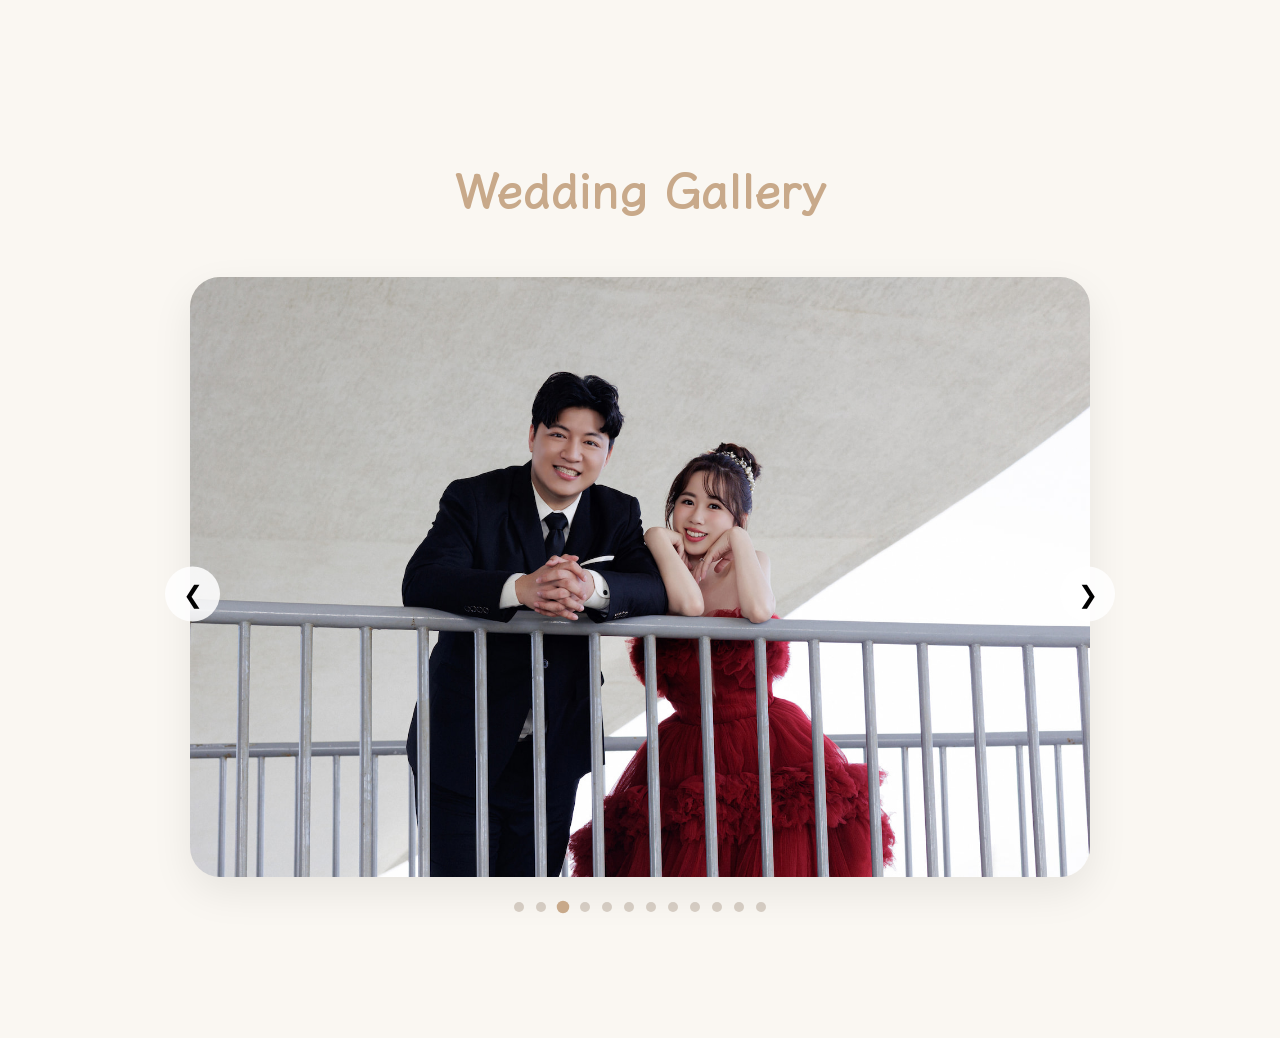
==== commit 8cb4c893: "Update index.html" ====
--- a/index.html
+++ b/index.html
@@ -126,7 +126,7 @@
             </p>
 
             <p>
-                薇絲山庭 二館
+                薇絲山庭 二館皇家藍廳院
                 <br>
                 303 新竹縣湖口鄉長安路361巷
             </p>
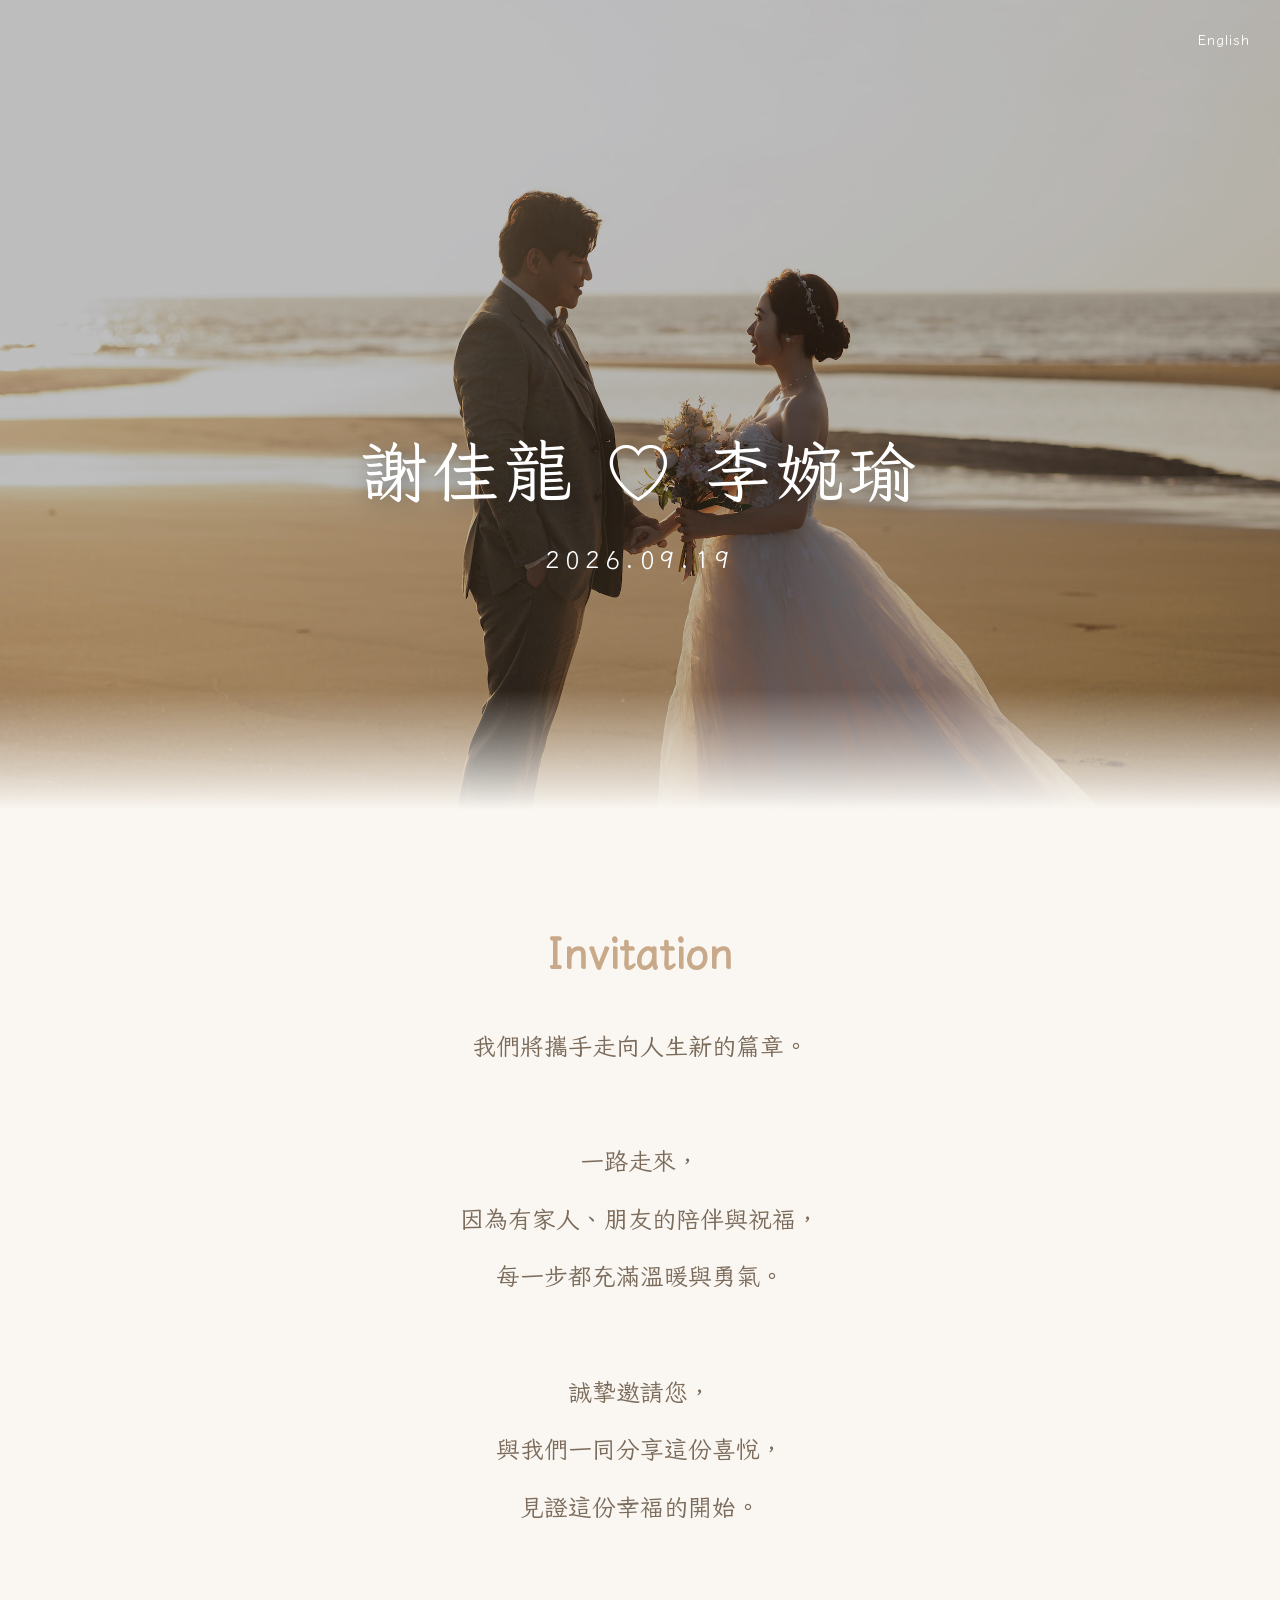
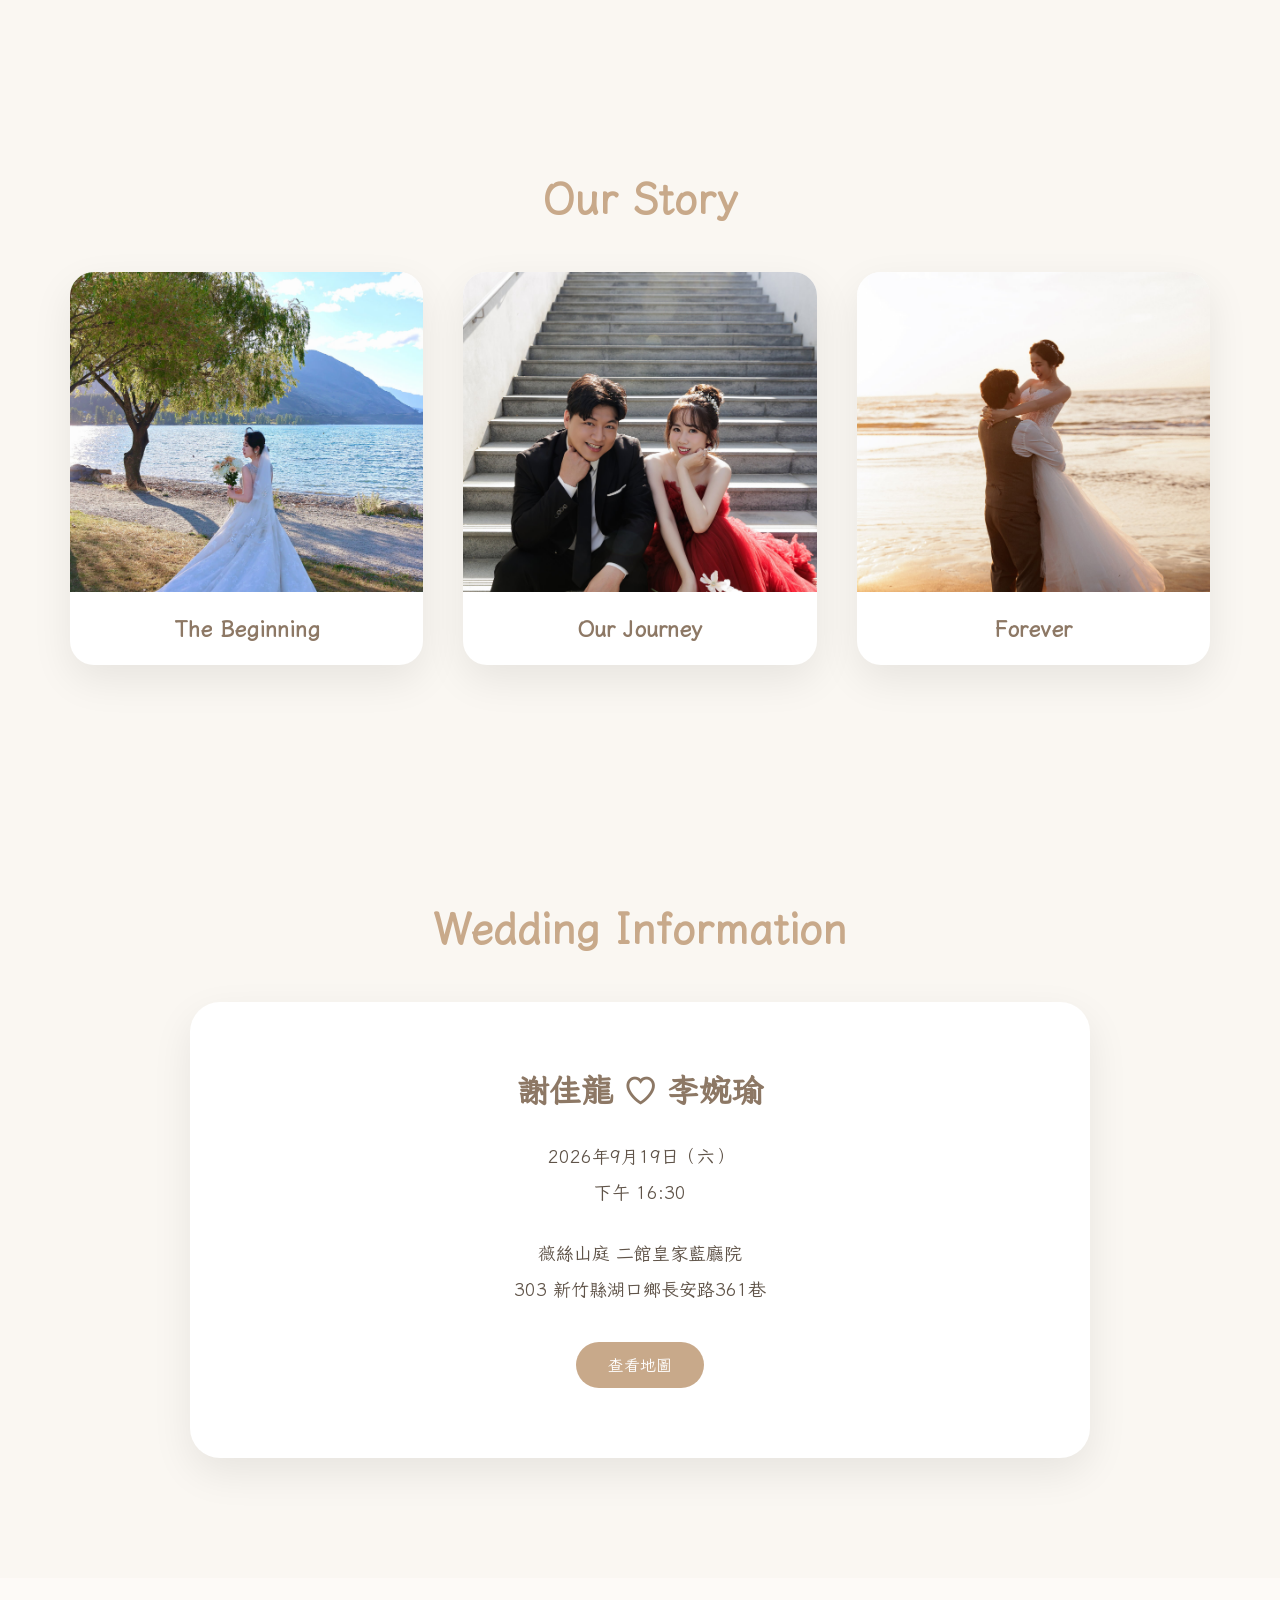
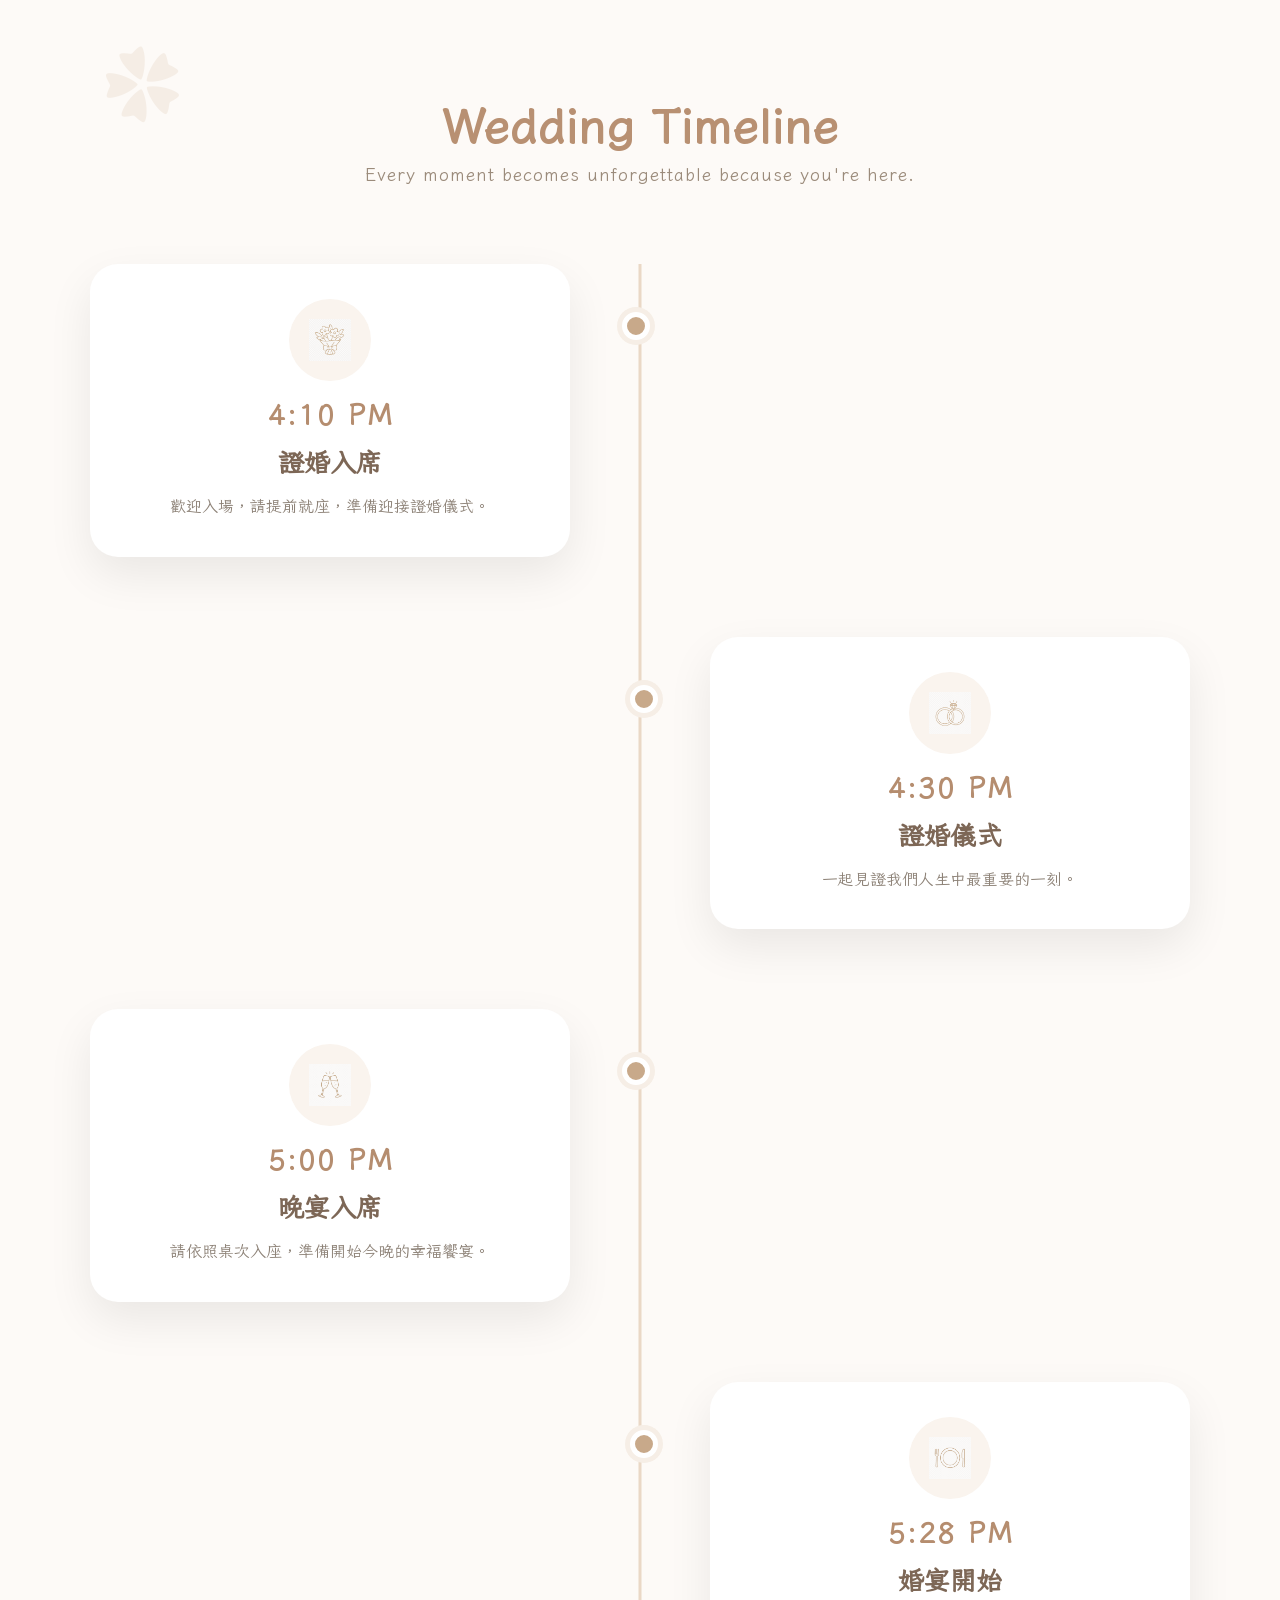
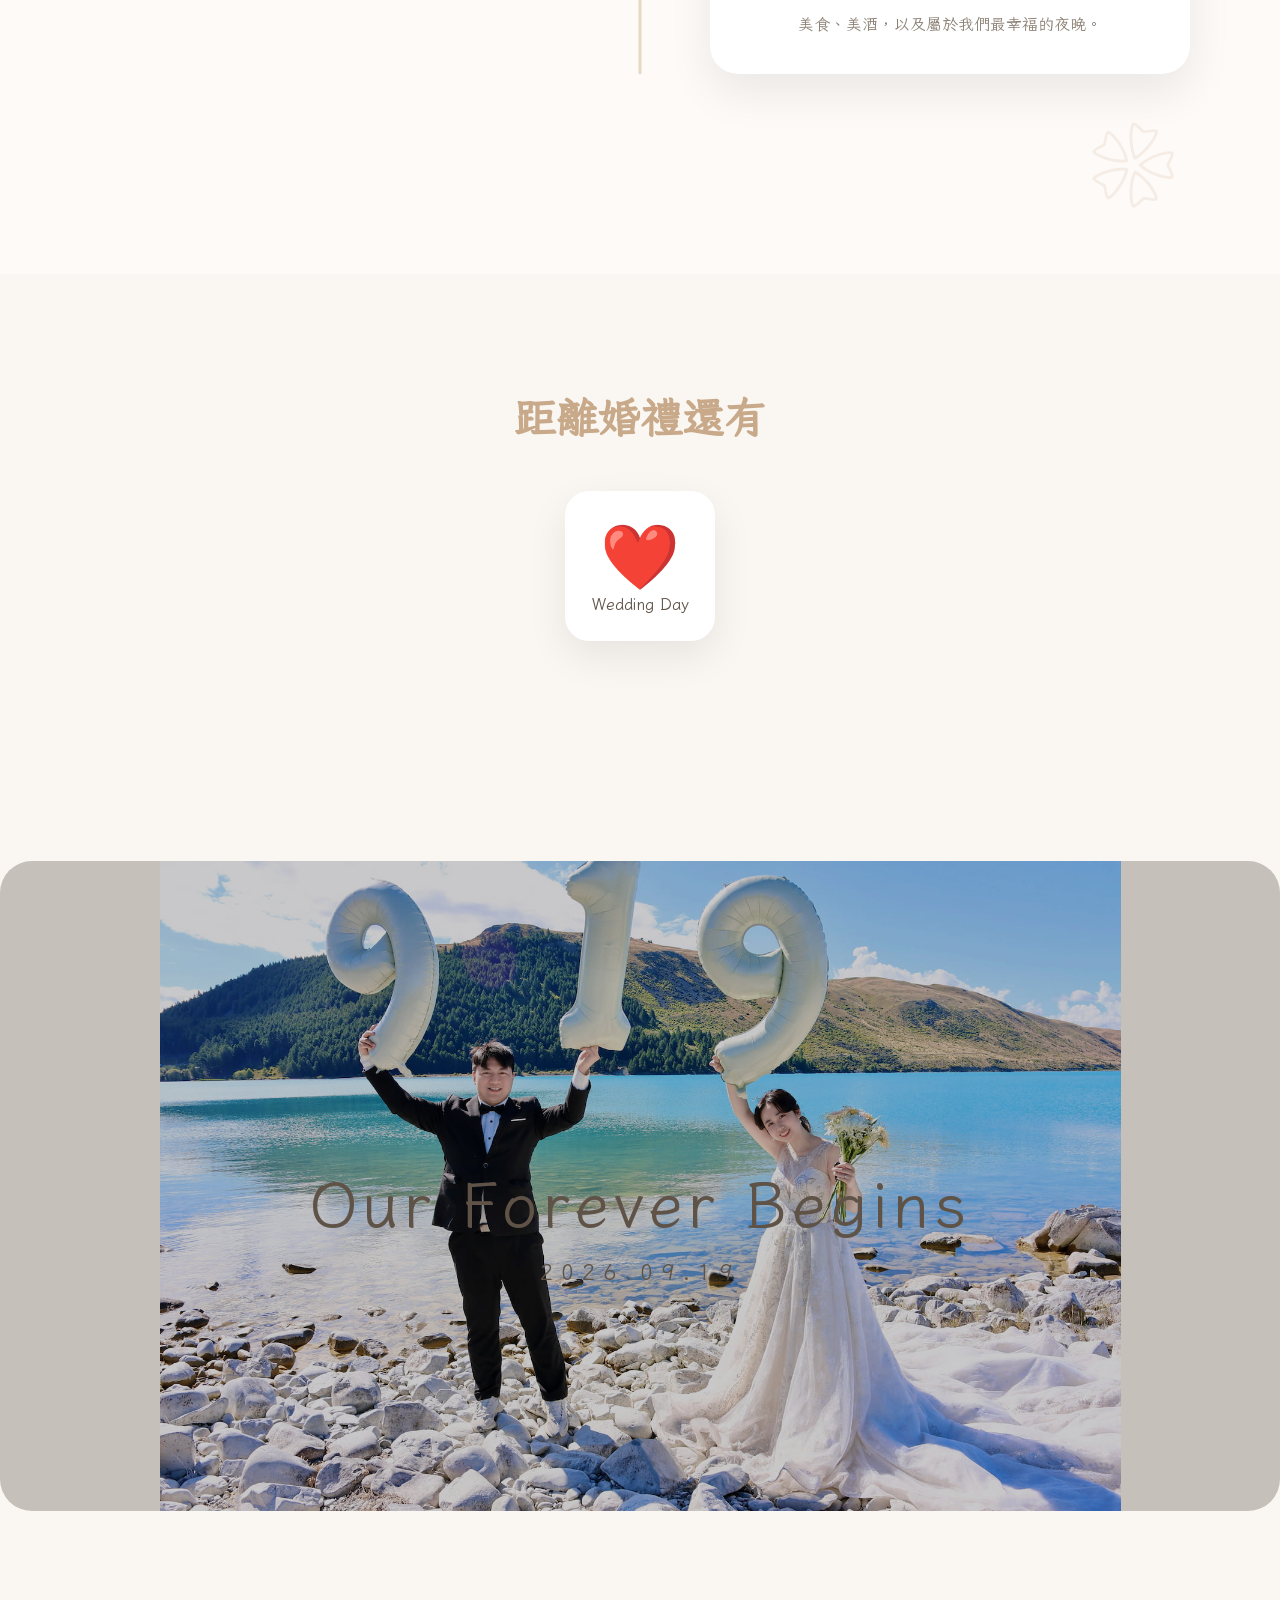
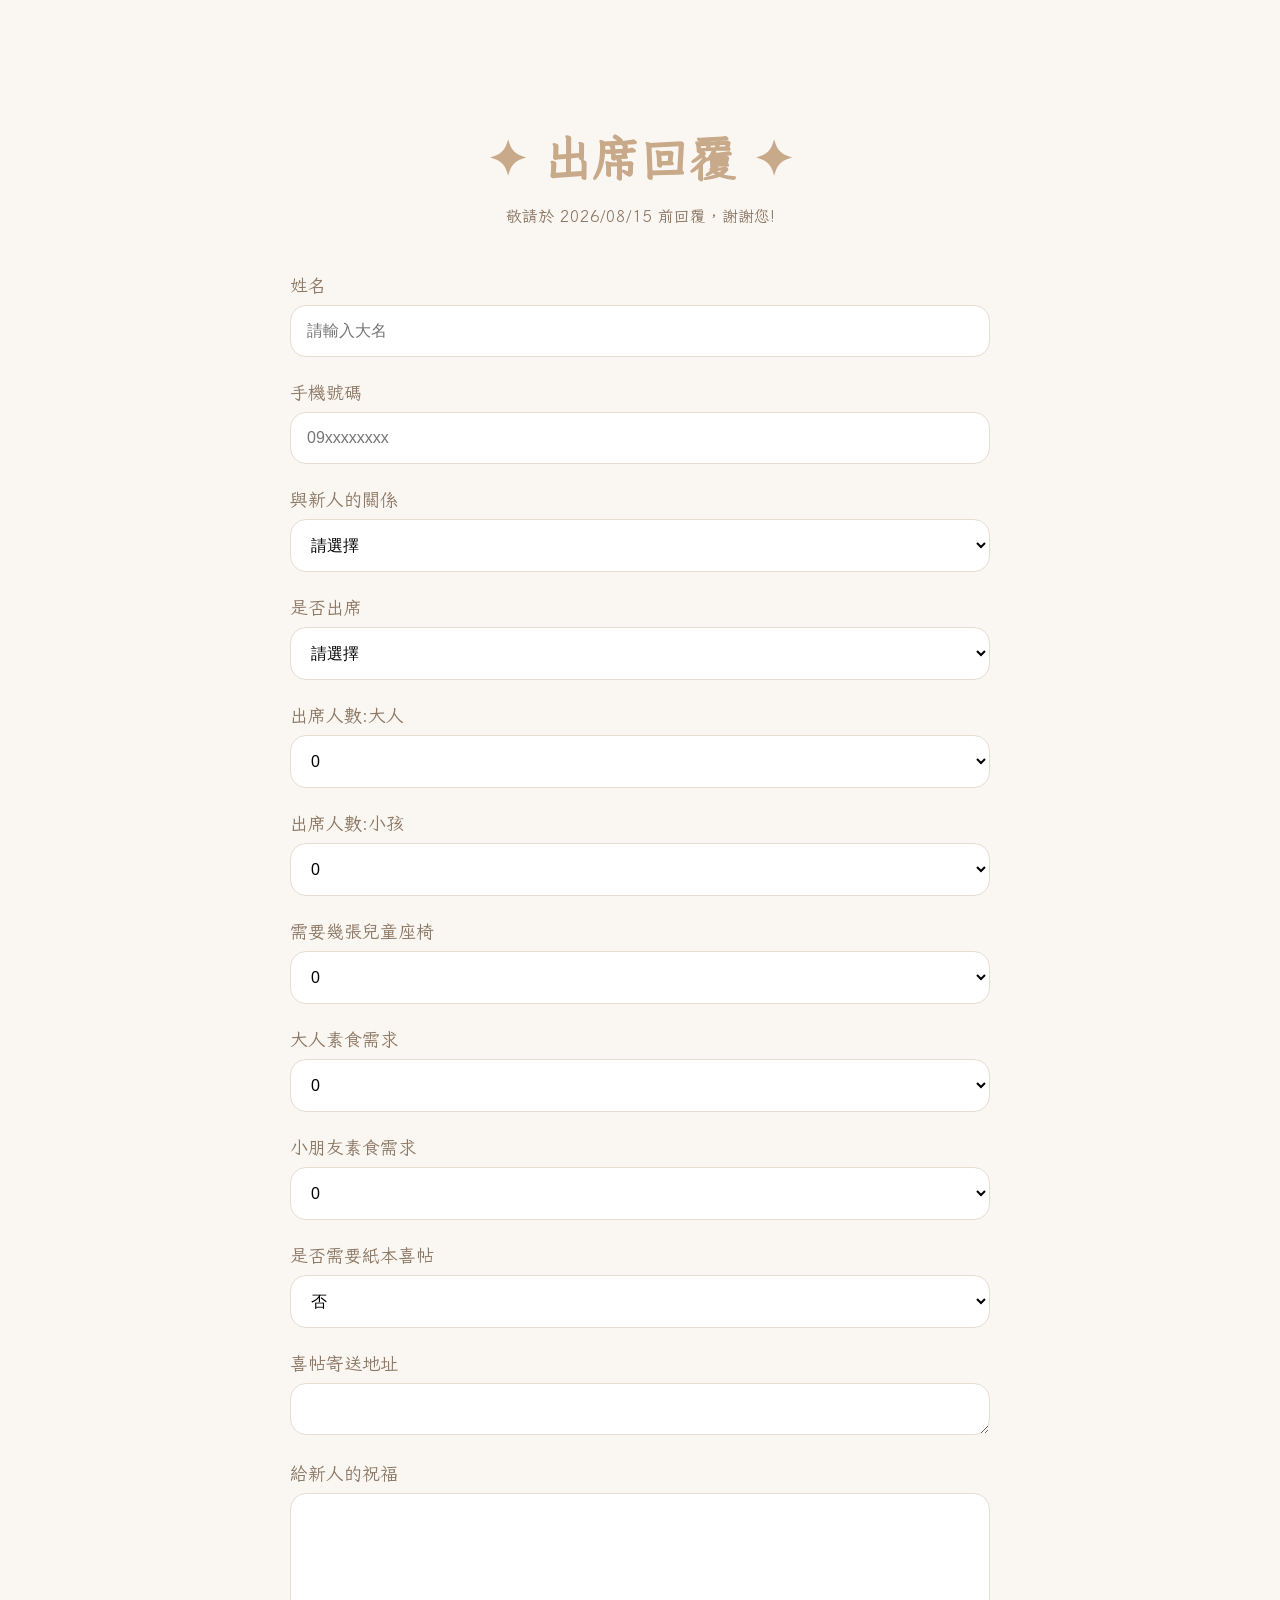
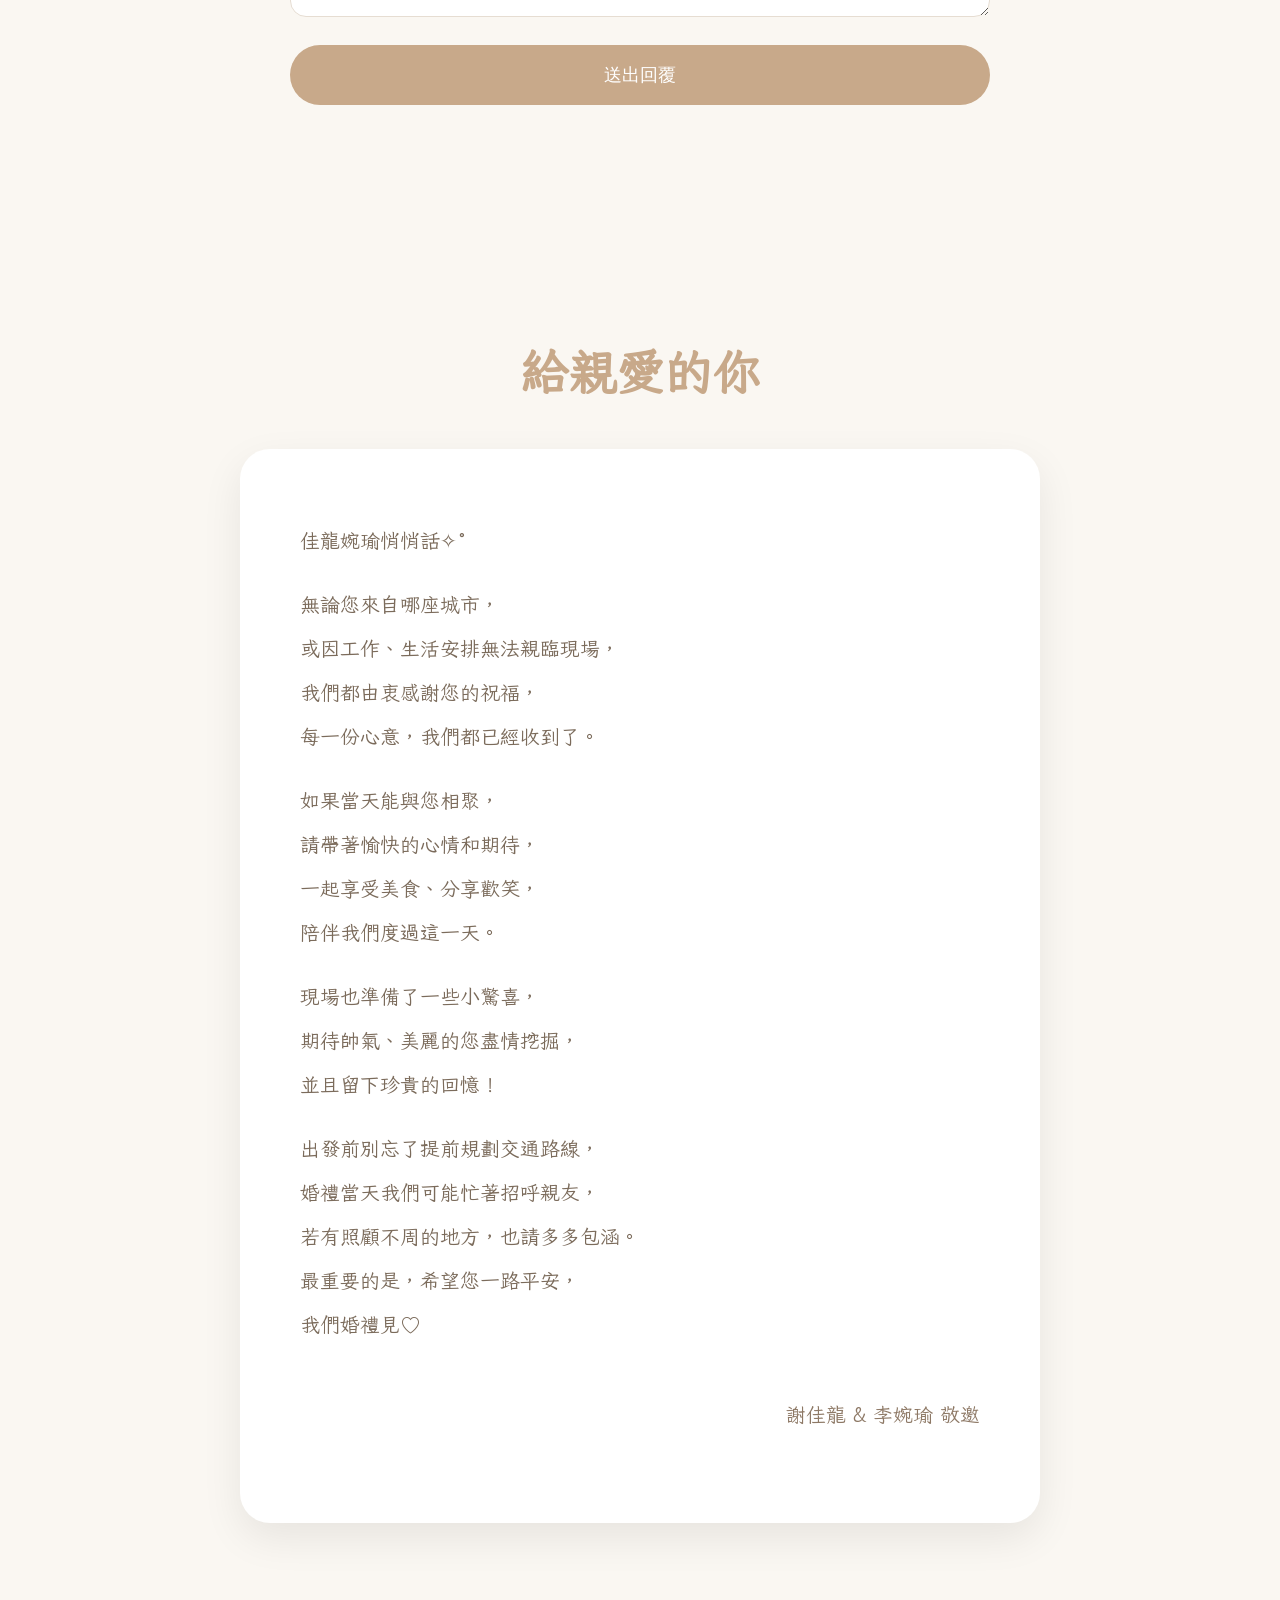
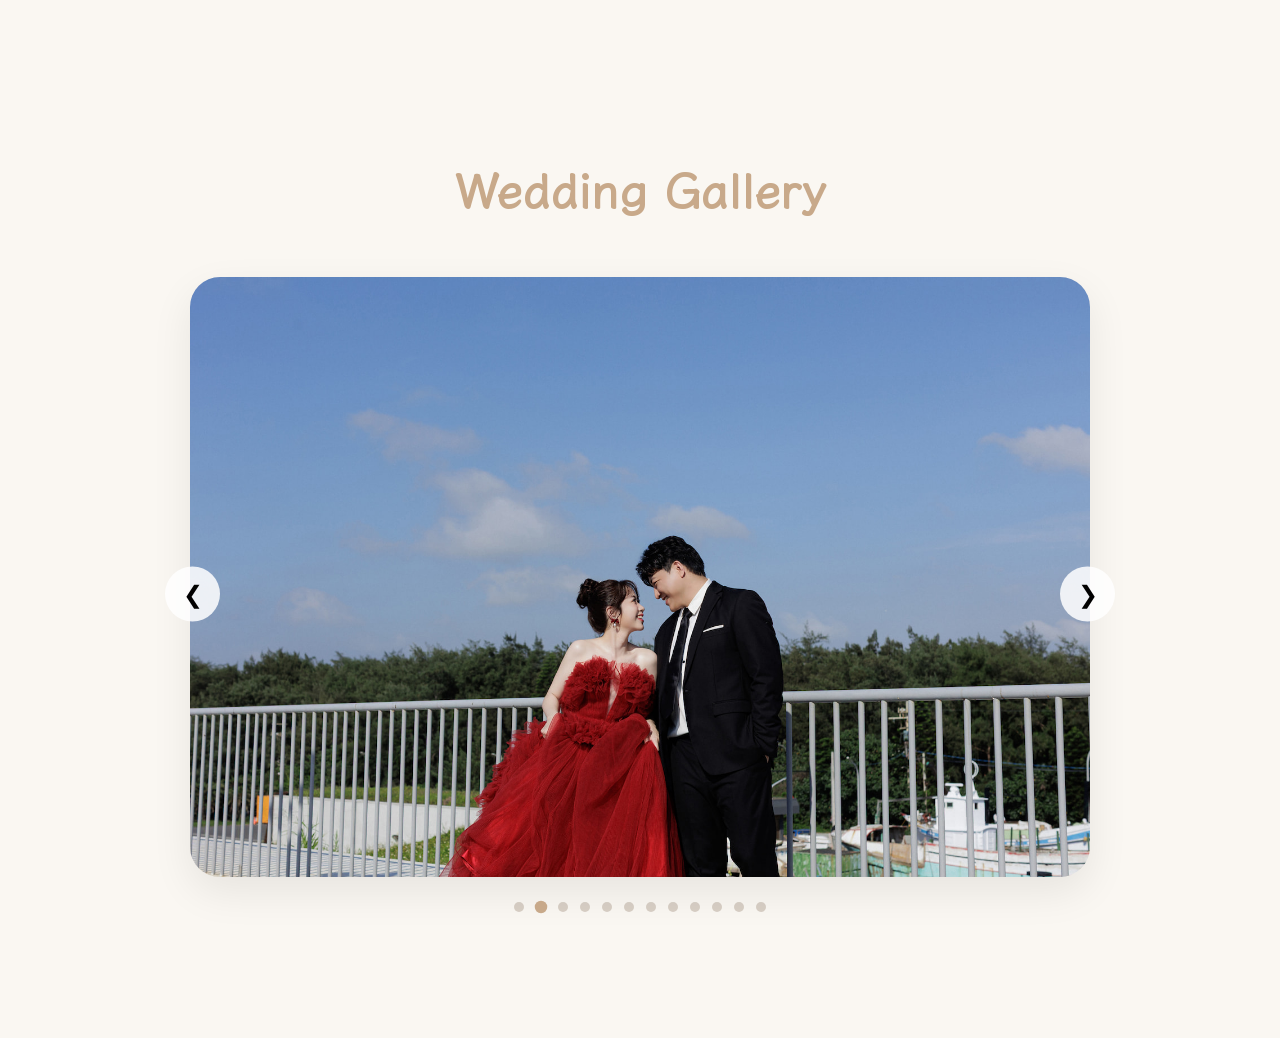
==== commit 72373af2: "Update index.html" ====
--- a/index.html
+++ b/index.html
@@ -311,7 +311,7 @@
         <h2>✦ 出席回覆 ✦</h2>
 
         <p class="rsvp-desc">
-            敬請於 2026/07/31 前回覆，謝謝您!
+            敬請於 2026/08/15 前回覆，謝謝您!
         </p>
 
         <form class="rsvp-form" id="rsvpForm">
